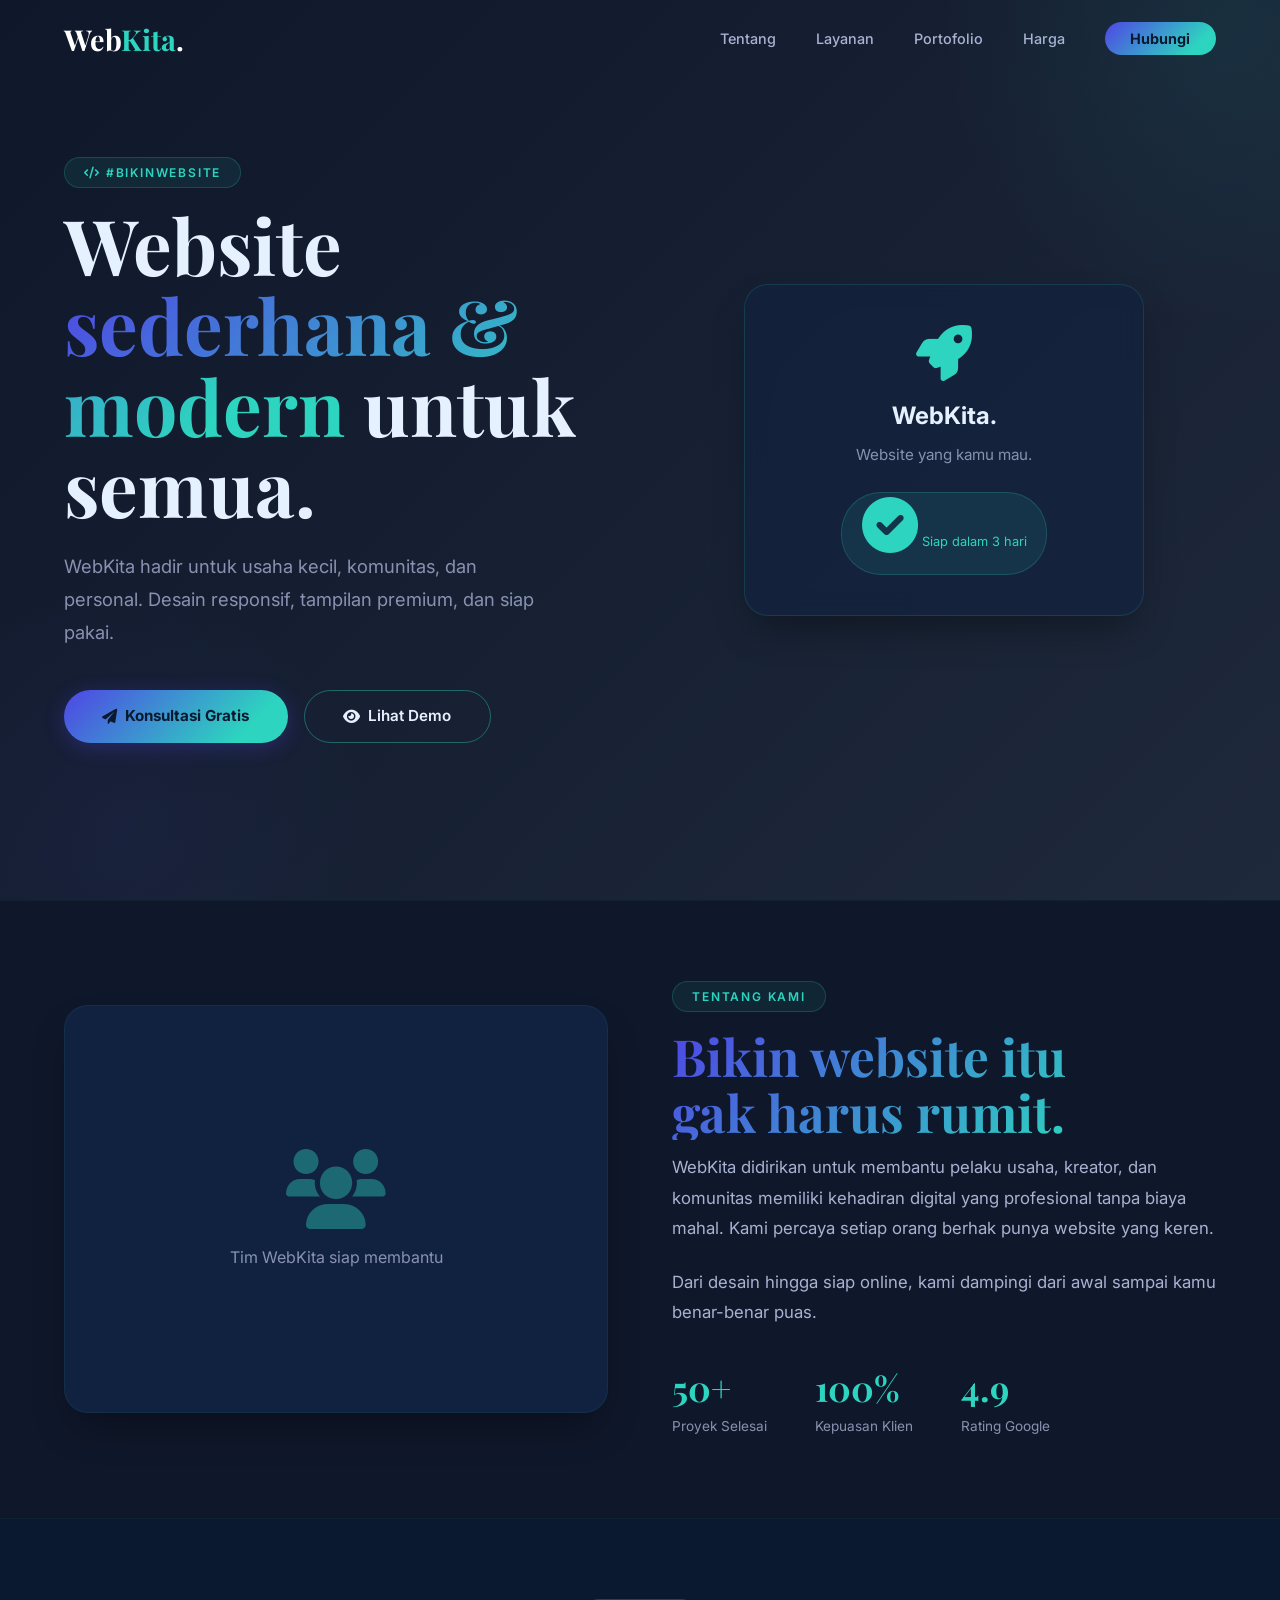
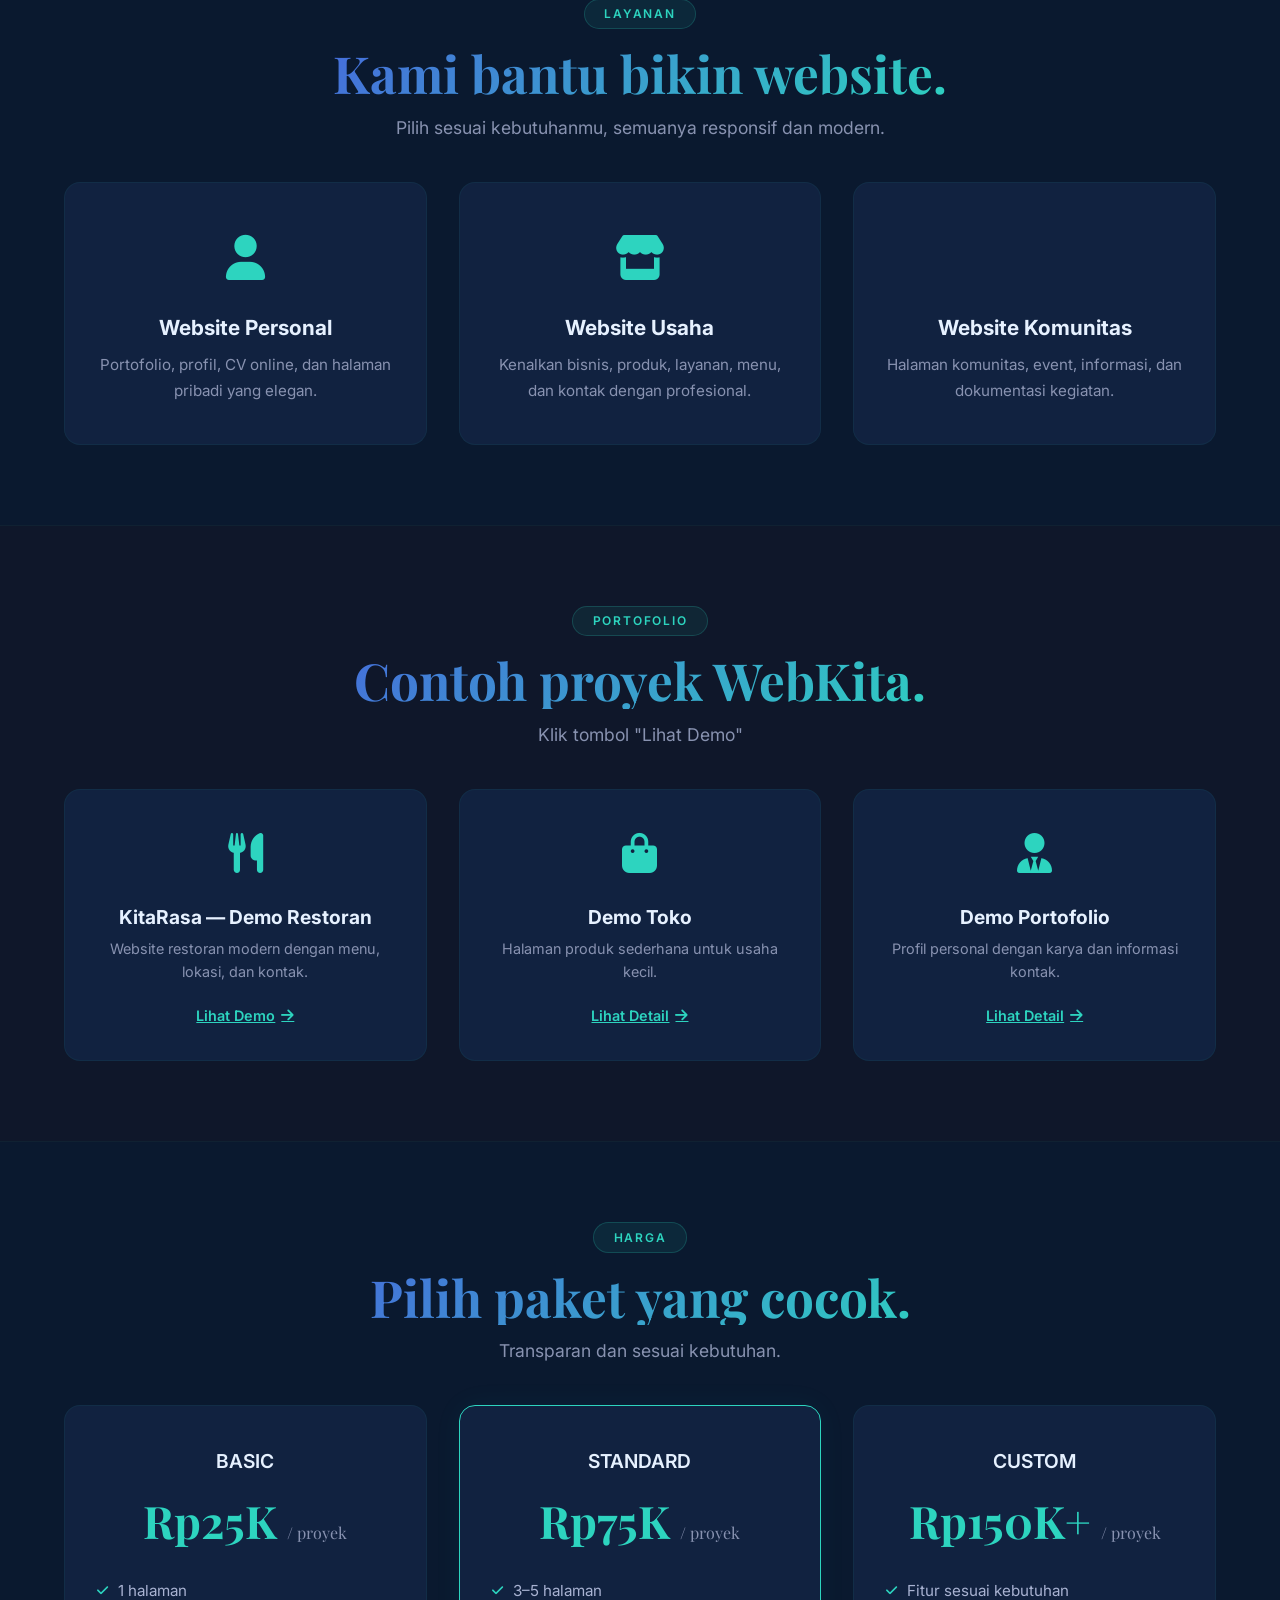
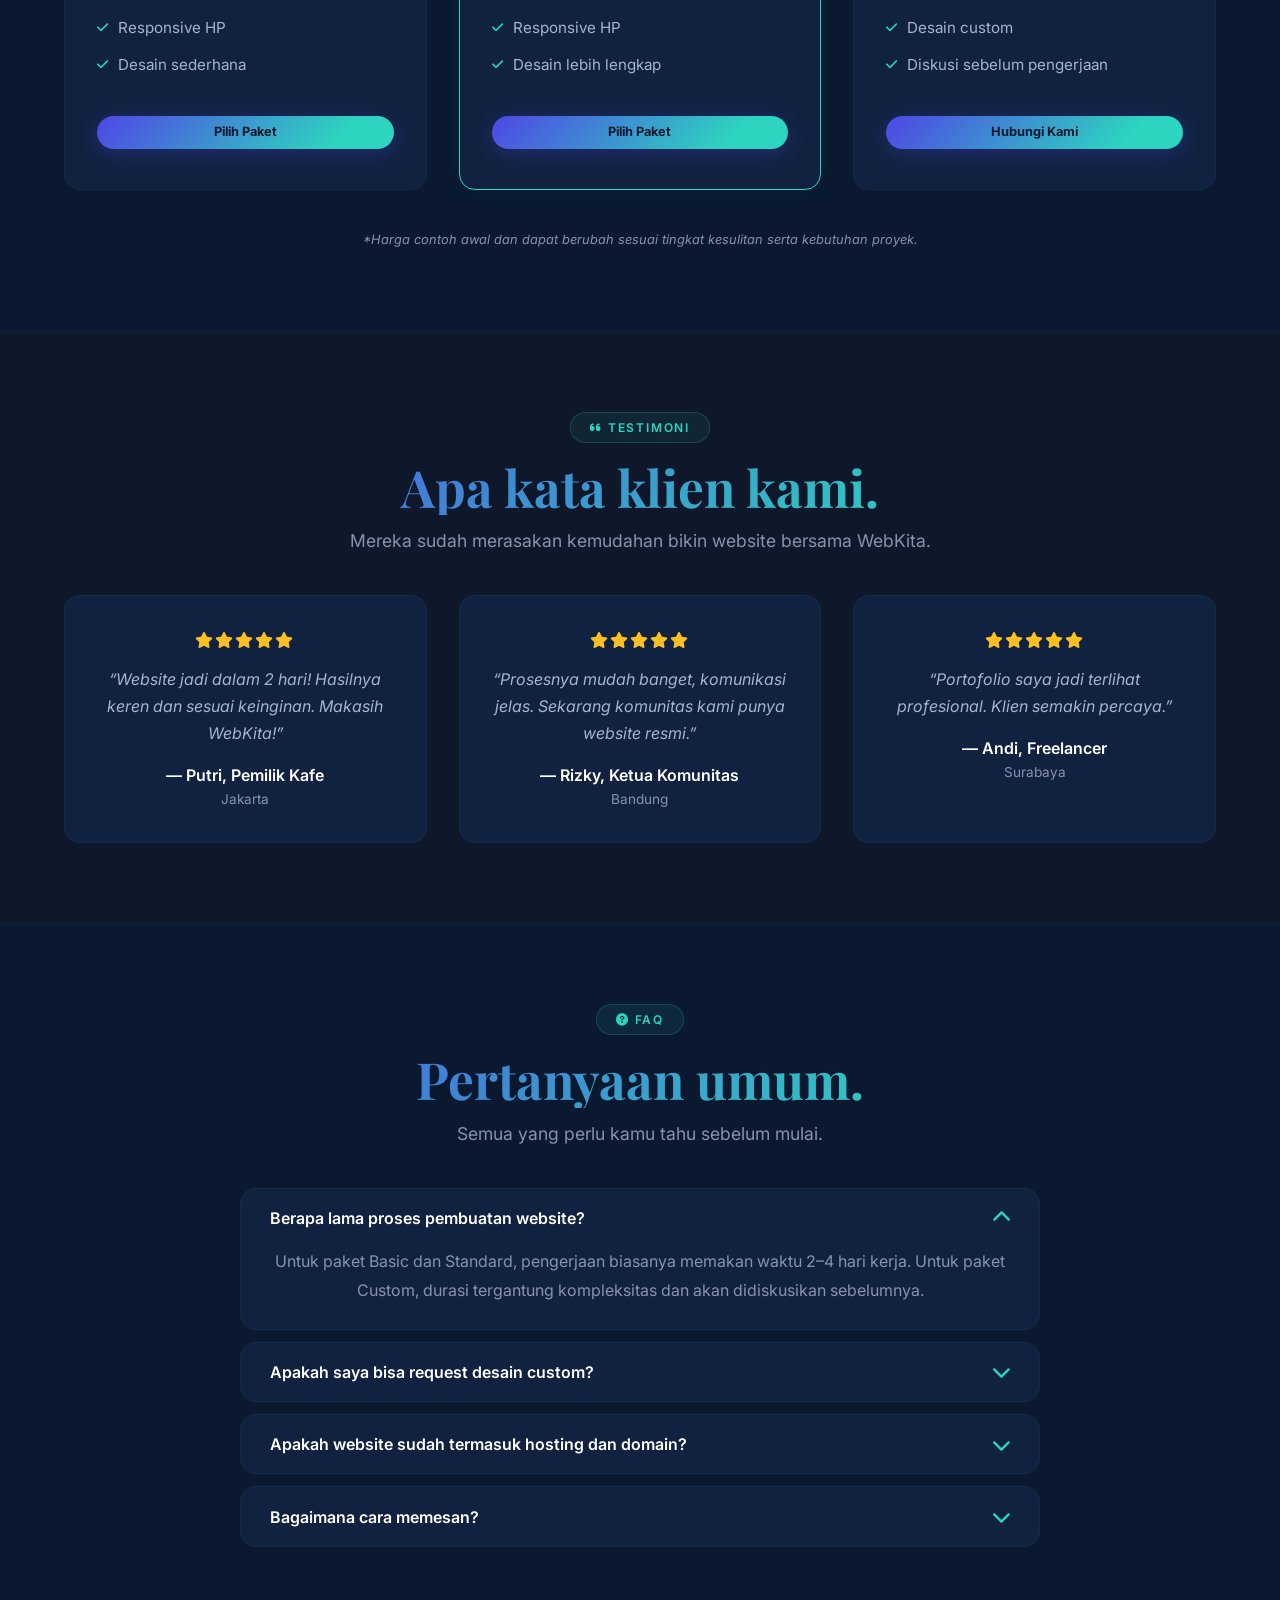
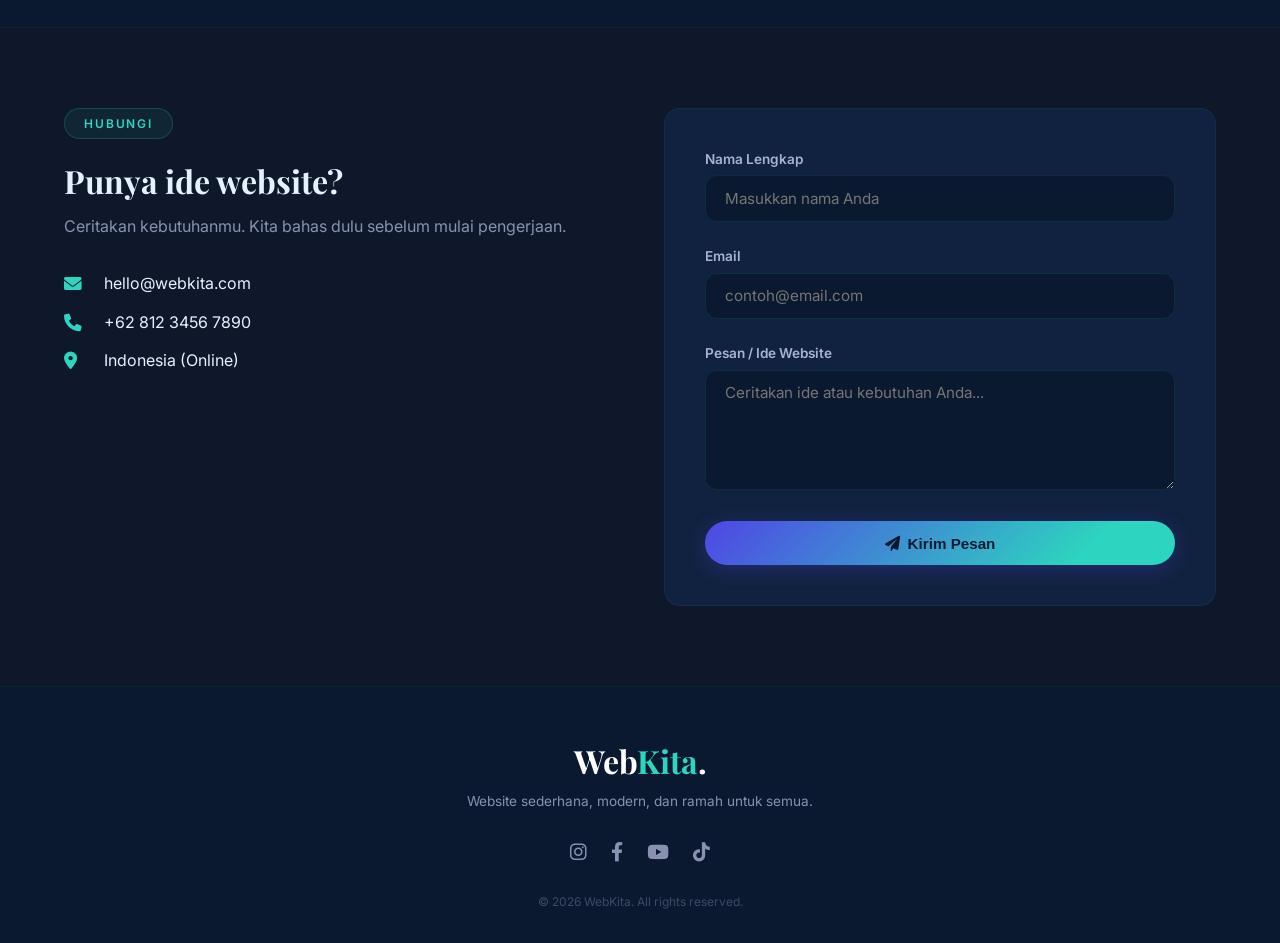
==== index.html @ 79bcf694 "Fix link target for demo restaurant button" ====
<!DOCTYPE html>
<html lang="id">
<head>
    <meta charset="UTF-8" />
    <meta name="viewport" content="width=device-width, initial-scale=1.0" />
    <title>WebKita · Website Untuk Semua</title>

    <!-- Google Fonts (Inter & Playfair untuk sentuhan elegan) -->
    <link rel="preconnect" href="https://fonts.googleapis.com" />
    <link rel="preconnect" href="https://fonts.gstatic.com" crossorigin />
    <link href="https://fonts.googleapis.com/css2?family=Inter:opsz,wght@14..32,300;14..32,400;14..32,600;14..32,700;14..32,800&family=Playfair+Display:ital,wght@0,700;1,700&display=swap" rel="stylesheet" />

    <!-- Font Awesome 6 (Icons) -->
    <link rel="stylesheet" href="https://cdnjs.cloudflare.com/ajax/libs/font-awesome/6.0.0-beta3/css/all.min.css" />

    <style>
        /* ============================================
                   RESET & VARIABLES
                ============================================ */
        * {
            margin: 0;
            padding: 0;
            box-sizing: border-box;
        }

        :root {
            --navy: #0a192f;
            --dark-card: #112240;
            --slate: #8892b0;
            --light-slate: #a8b2d1;
            --white: #e6f1ff;
            --teal: #2dd4bf;
            --teal-dark: #14b8a6;
            --indigo: #4f46e5;
            --gradient-main: linear-gradient(135deg, #0f172a 0%, #1e293b 100%);
            --gradient-hero: linear-gradient(135deg, #4f46e5 0%, #2dd4bf 80%);
            --shadow-card: 0 20px 40px -12px rgba(0, 0, 0, 0.4);
            --radius-lg: 24px;
            --radius-md: 16px;
            --transition: 0.3s cubic-bezier(0.25, 0.46, 0.45, 0.94);
        }

        html {
            scroll-behavior: smooth;
        }

        body {
            font-family: 'Inter', sans-serif;
            background-color: #0a192f;
            color: var(--white);
            line-height: 1.6;
            overflow-x: hidden;
        }

        .container {
            max-width: 1200px;
            margin: 0 auto;
            padding: 0 24px;
        }

        section {
            padding: 80px 0;
        }

        /* ============================================
                   TYPOGRAPHY & UTILITIES
                ============================================ */
        .section-tag {
            display: inline-block;
            font-size: 0.75rem;
            font-weight: 600;
            letter-spacing: 0.15em;
            text-transform: uppercase;
            color: var(--teal);
            background: rgba(45, 212, 191, 0.08);
            border: 1px solid rgba(45, 212, 191, 0.2);
            padding: 0.3rem 1.2rem;
            border-radius: 40px;
            margin-bottom: 1rem;
        }

        .section-title {
            font-family: 'Playfair Display', serif;
            font-size: clamp(2rem, 4.5vw, 3.2rem);
            font-weight: 700;
            line-height: 1.1;
            margin-bottom: 0.75rem;
            background: var(--gradient-hero);
            -webkit-background-clip: text;
            -webkit-text-fill-color: transparent;
            background-clip: text;
        }

        .section-subtitle {
            font-size: 1.1rem;
            color: var(--slate);
            max-width: 600px;
            margin: 0 auto 2.5rem auto;
        }

        .text-center {
            text-align: center;
        }

        .text-gradient {
            background: var(--gradient-hero);
            -webkit-background-clip: text;
            -webkit-text-fill-color: transparent;
            background-clip: text;
        }

        /* ============================================
                   BUTTONS
                ============================================ */
        .btn-primary {
            display: inline-flex;
            align-items: center;
            gap: 8px;
            background: var(--gradient-hero);
            color: #0a192f;
            font-weight: 700;
            font-size: 0.95rem;
            padding: 0.85rem 2.4rem;
            border-radius: 60px;
            border: none;
            cursor: pointer;
            transition: var(--transition);
            box-shadow: 0 4px 20px rgba(79, 70, 229, 0.3);
            text-decoration: none;
        }

        .btn-primary:hover {
            transform: translateY(-3px);
            box-shadow: 0 8px 32px rgba(45, 212, 191, 0.4);
        }

        .btn-outline {
            display: inline-flex;
            align-items: center;
            gap: 8px;
            background: transparent;
            color: var(--white);
            font-weight: 600;
            font-size: 0.95rem;
            padding: 0.85rem 2.4rem;
            border-radius: 60px;
            border: 1.5px solid rgba(45, 212, 191, 0.4);
            cursor: pointer;
            transition: var(--transition);
            text-decoration: none;
        }

        .btn-outline:hover {
            background: rgba(45, 212, 191, 0.1);
            border-color: var(--teal);
            transform: translateY(-3px);
        }

        .btn-small {
            padding: 0.4rem 1.2rem;
            font-size: 0.8rem;
            border-radius: 40px;
        }

        /* ============================================
                   NAVBAR
                ============================================ */
        .navbar {
            position: fixed;
            top: 0;
            left: 0;
            right: 0;
            z-index: 999;
            padding: 1rem 0;
            transition: var(--transition);
            background: transparent;
        }

        .navbar.scrolled {
            background: rgba(10, 25, 47, 0.85);
            backdrop-filter: blur(16px) saturate(180%);
            border-bottom: 1px solid rgba(45, 212, 191, 0.1);
            box-shadow: 0 4px 30px rgba(0, 0, 0, 0.3);
        }

        .navbar .container {
            display: flex;
            align-items: center;
            justify-content: space-between;
        }

        .nav-logo {
            font-family: 'Playfair Display', serif;
            font-size: 1.8rem;
            font-weight: 700;
            color: white;
            text-decoration: none;
        }

        .nav-logo span {
            color: var(--teal);
        }

        .nav-links {
            display: flex;
            align-items: center;
            gap: 2.5rem;
            list-style: none;
        }

        .nav-links a {
            color: var(--light-slate);
            text-decoration: none;
            font-size: 0.9rem;
            font-weight: 500;
            transition: var(--transition);
            position: relative;
        }

        .nav-links a::after {
            content: '';
            position: absolute;
            bottom: -4px;
            left: 0;
            width: 0;
            height: 2px;
            background: var(--teal);
            transition: var(--transition);
        }

        .nav-links a:hover {
            color: white;
        }

        .nav-links a:hover::after {
            width: 100%;
        }

        .nav-links .btn-nav {
            background: var(--gradient-hero);
            color: #0a192f;
            padding: 0.5rem 1.6rem;
            border-radius: 40px;
            font-weight: 700;
        }

        .nav-links .btn-nav::after {
            display: none;
        }

        .nav-links .btn-nav:hover {
            transform: scale(1.05);
            color: #0a192f;
        }

        /* Hamburger */
        .nav-toggle {
            display: none;
            flex-direction: column;
            gap: 6px;
            background: transparent;
            border: none;
            cursor: pointer;
            padding: 4px;
        }

        .nav-toggle span {
            display: block;
            width: 28px;
            height: 2.5px;
            background: white;
            border-radius: 4px;
            transition: var(--transition);
        }

        .nav-toggle.active span:nth-child(1) {
            transform: rotate(45deg) translate(6px, 6px);
        }
        .nav-toggle.active span:nth-child(2) {
            opacity: 0;
        }
        .nav-toggle.active span:nth-child(3) {
            transform: rotate(-45deg) translate(6px, -6px);
        }

        /* ============================================
                   HERO
                ============================================ */
        .hero {
            min-height: 100vh;
            display: flex;
            align-items: center;
            background: var(--gradient-main);
            position: relative;
            overflow: hidden;
            padding-top: 80px;
        }

        .hero::before {
            content: '';
            position: absolute;
            top: -30%;
            right: -20%;
            width: 600px;
            height: 600px;
            background: radial-gradient(circle, rgba(45, 212, 191, 0.08) 0%, transparent 70%);
            border-radius: 50%;
            pointer-events: none;
        }

        .hero::after {
            content: '';
            position: absolute;
            bottom: -20%;
            left: -10%;
            width: 500px;
            height: 500px;
            background: radial-gradient(circle, rgba(79, 70, 229, 0.06) 0%, transparent 70%);
            border-radius: 50%;
            pointer-events: none;
        }

        .hero-grid {
            display: grid;
            grid-template-columns: 1fr 1fr;
            gap: 4rem;
            align-items: center;
            position: relative;
            z-index: 2;
        }

        .hero-content h1 {
            font-family: 'Playfair Display', serif;
            font-size: clamp(2.8rem, 7vw, 4.8rem);
            font-weight: 700;
            line-height: 1.05;
            margin-bottom: 1.5rem;
        }

        .hero-content h1 .highlight {
            background: var(--gradient-hero);
            -webkit-background-clip: text;
            -webkit-text-fill-color: transparent;
            background-clip: text;
        }

        .hero-content p {
            font-size: 1.15rem;
            color: var(--slate);
            max-width: 480px;
            margin-bottom: 2.5rem;
            line-height: 1.8;
        }

        .hero-buttons {
            display: flex;
            flex-wrap: wrap;
            gap: 1rem;
        }

        .hero-visual {
            display: flex;
            justify-content: center;
            align-items: center;
        }

        .hero-card-float {
            background: rgba(17, 34, 64, 0.6);
            backdrop-filter: blur(12px);
            border: 1px solid rgba(45, 212, 191, 0.15);
            border-radius: var(--radius-lg);
            padding: 2.5rem 2rem;
            text-align: center;
            width: 100%;
            max-width: 400px;
            box-shadow: var(--shadow-card);
            animation: float 6s ease-in-out infinite;
        }

        @keyframes float {
            0%,
            100% {
                transform: translateY(0px);
            }
            50% {
                transform: translateY(-16px);
            }
        }

        .hero-card-float i {
            font-size: 3.5rem;
            color: var(--teal);
            margin-bottom: 1rem;
        }
        .hero-card-float h3 {
            font-size: 1.5rem;
            margin-bottom: 0.5rem;
        }
        .hero-card-float p {
            color: var(--slate);
            font-size: 0.95rem;
        }
        .hero-card-float .badge {
            display: inline-block;
            margin-top: 1.5rem;
            background: rgba(45, 212, 191, 0.1);
            padding: 0.3rem 1.2rem;
            border-radius: 40px;
            font-size: 0.8rem;
            color: var(--teal);
            border: 1px solid rgba(45, 212, 191, 0.2);
        }

        /* ============================================
                   TENTANG KAMI (NEW - C)
                ============================================ */
        .section-about {
            background: #0f172a;
            border-top: 1px solid rgba(45, 212, 191, 0.05);
            border-bottom: 1px solid rgba(45, 212, 191, 0.05);
        }

        .about-grid {
            display: grid;
            grid-template-columns: 1fr 1fr;
            gap: 4rem;
            align-items: center;
        }

        .about-image {
            background: var(--dark-card);
            border-radius: var(--radius-lg);
            aspect-ratio: 4/3;
            display: flex;
            flex-direction: column;
            align-items: center;
            justify-content: center;
            border: 1px solid rgba(45, 212, 191, 0.08);
            box-shadow: var(--shadow-card);
        }

        .about-image i {
            font-size: 5rem;
            color: var(--teal);
            opacity: 0.4;
            margin-bottom: 1rem;
        }
        .about-image p {
            color: var(--slate);
        }

        .about-text p {
            color: var(--light-slate);
            font-size: 1.05rem;
            line-height: 1.8;
            margin-bottom: 1.5rem;
        }

        .about-text .stats-mini {
            display: flex;
            gap: 3rem;
            margin-top: 2rem;
        }

        .about-text .stats-mini .stat-item {
            display: flex;
            flex-direction: column;
        }

        .about-text .stats-mini .stat-number {
            font-family: 'Playfair Display', serif;
            font-size: 2.2rem;
            font-weight: 700;
            color: var(--teal);
        }

        .about-text .stats-mini .stat-label {
            font-size: 0.85rem;
            color: var(--slate);
        }

        /* ============================================
                   LAYANAN (Services)
                ============================================ */
        .section-services {
            background: #0a192f;
        }

        .service-grid {
            display: grid;
            grid-template-columns: repeat(auto-fit, minmax(250px, 1fr));
            gap: 2rem;
            margin-top: 1rem;
        }

        .service-card {
            background: var(--dark-card);
            padding: 2.5rem 2rem;
            border-radius: var(--radius-md);
            border: 1px solid rgba(45, 212, 191, 0.06);
            transition: var(--transition);
            text-align: center;
        }

        .service-card:hover {
            transform: translateY(-8px);
            border-color: rgba(45, 212, 191, 0.3);
            box-shadow: 0 20px 40px -12px rgba(0, 0, 0, 0.5);
        }

        .service-card .icon {
            font-size: 2.8rem;
            color: var(--teal);
            margin-bottom: 1rem;
            display: block;
        }

        .service-card h3 {
            font-size: 1.3rem;
            margin-bottom: 0.5rem;
        }

        .service-card p {
            color: var(--slate);
            font-size: 0.95rem;
            line-height: 1.7;
        }

        /* ============================================
                   PORTOFOLIO + MODAL (B & C)
                ============================================ */
        .section-portfolio {
            background: #0f172a;
            border-top: 1px solid rgba(45, 212, 191, 0.05);
            border-bottom: 1px solid rgba(45, 212, 191, 0.05);
        }

        .portfolio-grid {
            display: grid;
            grid-template-columns: repeat(auto-fit, minmax(280px, 1fr));
            gap: 2rem;
        }

        .portfolio-card {
            background: var(--dark-card);
            border-radius: var(--radius-md);
            padding: 2rem;
            border: 1px solid rgba(45, 212, 191, 0.06);
            transition: var(--transition);
            cursor: pointer;
        }

        .portfolio-card:hover {
            transform: translateY(-6px);
            border-color: var(--teal);
            box-shadow: var(--shadow-card);
        }

        .portfolio-card .card-icon {
            font-size: 2.5rem;
            color: var(--teal);
            margin-bottom: 1rem;
            display: block;
        }

        .portfolio-card h4 {
            font-size: 1.2rem;
            margin-bottom: 0.3rem;
        }

        .portfolio-card p {
            color: var(--slate);
            font-size: 0.9rem;
            margin-bottom: 1.2rem;
        }

        .portfolio-card .btn-trigger {
            color: var(--teal);
            font-weight: 600;
            font-size: 0.9rem;
            display: inline-flex;
            align-items: center;
            gap: 6px;
            transition: var(--transition);
        }

        .portfolio-card .btn-trigger i {
            transition: var(--transition);
        }

        .portfolio-card:hover .btn-trigger i {
            transform: translateX(4px);
        }

        /* Modal */
        .modal-overlay {
            position: fixed;
            top: 0;
            left: 0;
            width: 100%;
            height: 100%;
            background: rgba(10, 25, 47, 0.85);
            backdrop-filter: blur(8px);
            z-index: 1000;
            display: none;
            justify-content: center;
            align-items: center;
            padding: 1.5rem;
        }

        .modal-overlay.active {
            display: flex;
        }

        .modal-box {
            background: var(--dark-card);
            max-width: 600px;
            width: 100%;
            padding: 2.5rem;
            border-radius: var(--radius-lg);
            border: 1px solid rgba(45, 212, 191, 0.15);
            box-shadow: 0 30px 60px -20px rgba(0, 0, 0, 0.8);
            position: relative;
            animation: modalFade 0.3s ease;
        }

        @keyframes modalFade {
            from {
                opacity: 0;
                transform: scale(0.9) translateY(20px);
            }
            to {
                opacity: 1;
                transform: scale(1) translateY(0);
            }
        }

        .modal-box .close-modal {
            position: absolute;
            top: 1rem;
            right: 1.5rem;
            font-size: 1.8rem;
            color: var(--slate);
            cursor: pointer;
            transition: var(--transition);
            background: none;
            border: none;
        }

        .modal-box .close-modal:hover {
            color: white;
            transform: rotate(90deg);
        }

        .modal-box .modal-icon {
            font-size: 3rem;
            color: var(--teal);
            margin-bottom: 0.5rem;
        }

        .modal-box h3 {
            font-size: 1.8rem;
            margin-bottom: 0.5rem;
        }

        .modal-box .modal-meta {
            color: var(--teal);
            font-size: 0.85rem;
            font-weight: 600;
            margin-bottom: 1rem;
            display: block;
        }

        .modal-box p {
            color: var(--light-slate);
            line-height: 1.8;
        }

        /* ============================================
                   HARGA (Pricing)
                ============================================ */
        .section-pricing {
            background: #0a192f;
        }

        .pricing-grid {
            display: grid;
            grid-template-columns: repeat(auto-fit, minmax(260px, 1fr));
            gap: 2rem;
            align-items: stretch;
        }

        .pricing-card {
            background: var(--dark-card);
            border-radius: var(--radius-md);
            padding: 2.5rem 2rem;
            border: 1px solid rgba(45, 212, 191, 0.06);
            transition: var(--transition);
            display: flex;
            flex-direction: column;
        }

        .pricing-card:hover {
            transform: translateY(-6px);
            border-color: rgba(45, 212, 191, 0.3);
            box-shadow: var(--shadow-card);
        }

        .pricing-card.popular {
            border-color: var(--teal);
            box-shadow: 0 0 30px rgba(45, 212, 191, 0.05);
        }

        .pricing-card .plan-name {
            font-size: 1.2rem;
            font-weight: 600;
            color: var(--white);
        }

        .pricing-card .price {
            font-family: 'Playfair Display', serif;
            font-size: 2.8rem;
            font-weight: 700;
            color: var(--teal);
            margin: 0.5rem 0 1rem;
        }

        .pricing-card .price small {
            font-size: 1rem;
            font-weight: 400;
            color: var(--slate);
        }

        .pricing-card ul {
            list-style: none;
            margin-bottom: 2rem;
            flex-grow: 1;
        }

        .pricing-card ul li {
            padding: 0.4rem 0;
            color: var(--light-slate);
            font-size: 0.95rem;
            display: flex;
            align-items: center;
            gap: 10px;
        }

        .pricing-card ul li i {
            color: var(--teal);
            font-size: 0.8rem;
        }

        .pricing-card .btn-primary {
            width: 100%;
            justify-content: center;
        }

        .pricing-note {
            font-size: 0.8rem;
            color: var(--slate);
            margin-top: 2.5rem;
            font-style: italic;
        }

        /* ============================================
                   TESTIMONIALS (NEW - C)
                ============================================ */
        .section-testimonials {
            background: #0f172a;
            border-top: 1px solid rgba(45, 212, 191, 0.05);
            border-bottom: 1px solid rgba(45, 212, 191, 0.05);
        }

        .testimonial-grid {
            display: grid;
            grid-template-columns: repeat(auto-fit, minmax(280px, 1fr));
            gap: 2rem;
        }

        .testimonial-card {
            background: var(--dark-card);
            padding: 2rem;
            border-radius: var(--radius-md);
            border: 1px solid rgba(45, 212, 191, 0.06);
            transition: var(--transition);
        }

        .testimonial-card:hover {
            border-color: rgba(45, 212, 191, 0.2);
        }

        .testimonial-card .stars {
            color: #fbbf24;
            margin-bottom: 0.75rem;
            letter-spacing: 2px;
        }

        .testimonial-card blockquote {
            color: var(--light-slate);
            font-style: italic;
            line-height: 1.7;
            margin-bottom: 1rem;
        }

        .testimonial-card .author {
            display: flex;
            flex-direction: column;
        }

        .testimonial-card .author .name {
            font-weight: 600;
            color: white;
        }

        .testimonial-card .author .role {
            font-size: 0.85rem;
            color: var(--slate);
        }

        /* ============================================
                   FAQ (NEW - C) (Accordion)
                ============================================ */
        .section-faq {
            background: #0a192f;
        }

        .faq-list {
            max-width: 800px;
            margin: 1rem auto 0;
            display: flex;
            flex-direction: column;
            gap: 0.75rem;
        }

        .faq-item {
            background: var(--dark-card);
            border-radius: var(--radius-md);
            border: 1px solid rgba(45, 212, 191, 0.06);
            overflow: hidden;
            transition: var(--transition);
        }

        .faq-item:hover {
            border-color: rgba(45, 212, 191, 0.15);
        }

        .faq-question {
            display: flex;
            justify-content: space-between;
            align-items: center;
            padding: 1.2rem 1.8rem;
            cursor: pointer;
            background: transparent;
            border: none;
            color: white;
            font-size: 1rem;
            font-weight: 600;
            width: 100%;
            text-align: left;
            font-family: 'Inter', sans-serif;
            transition: var(--transition);
        }

        .faq-question:hover {
            background: rgba(45, 212, 191, 0.03);
        }

        .faq-question i {
            color: var(--teal);
            transition: var(--transition);
            font-size: 1.2rem;
        }

        .faq-item.active .faq-question i {
            transform: rotate(180deg);
        }

        .faq-answer {
            max-height: 0;
            overflow: hidden;
            transition: max-height 0.4s ease, padding 0.3s ease;
            padding: 0 1.8rem;
            color: var(--slate);
            line-height: 1.8;
        }

        .faq-item.active .faq-answer {
            max-height: 300px;
            padding: 0 1.8rem 1.5rem 1.8rem;
        }

        /* ============================================
                   KONTAK (Form with validation - B)
                ============================================ */
        .section-contact {
            background: #0f172a;
            border-top: 1px solid rgba(45, 212, 191, 0.05);
        }

        .contact-wrap {
            display: grid;
            grid-template-columns: 1fr 1fr;
            gap: 3rem;
            align-items: start;
        }

        .contact-info h3 {
            font-family: 'Playfair Display', serif;
            font-size: 2rem;
            margin-bottom: 0.5rem;
        }

        .contact-info p {
            color: var(--slate);
            margin-bottom: 2rem;
        }

        .contact-info .detail {
            display: flex;
            align-items: center;
            gap: 1rem;
            margin-bottom: 0.8rem;
        }

        .contact-info .detail i {
            width: 24px;
            color: var(--teal);
            font-size: 1.1rem;
        }

        .contact-form {
            background: var(--dark-card);
            padding: 2.5rem;
            border-radius: var(--radius-md);
            border: 1px solid rgba(45, 212, 191, 0.06);
        }

        .contact-form .form-group {
            margin-bottom: 1.5rem;
        }

        .contact-form label {
            display: block;
            font-size: 0.85rem;
            font-weight: 600;
            color: var(--light-slate);
            margin-bottom: 0.3rem;
        }

        .contact-form input,
        .contact-form textarea {
            width: 100%;
            padding: 0.8rem 1.2rem;
            background: #0a192f;
            border: 1px solid rgba(45, 212, 191, 0.1);
            border-radius: 12px;
            color: white;
            font-family: 'Inter', sans-serif;
            transition: var(--transition);
            font-size: 0.95rem;
        }

        .contact-form input:focus,
        .contact-form textarea:focus {
            outline: none;
            border-color: var(--teal);
            box-shadow: 0 0 0 3px rgba(45, 212, 191, 0.1);
        }

        .contact-form textarea {
            min-height: 120px;
            resize: vertical;
        }

        .contact-form .error-message {
            color: #f87171;
            font-size: 0.8rem;
            margin-top: 0.2rem;
            display: none;
        }

        .contact-form .error-message.show {
            display: block;
        }

        .contact-form input.error,
        .contact-form textarea.error {
            border-color: #f87171;
        }

        .form-success {
            display: none;
            background: rgba(45, 212, 191, 0.08);
            border: 1px solid var(--teal);
            padding: 1rem;
            border-radius: 12px;
            color: var(--teal);
            text-align: center;
            margin-top: 1rem;
        }

        .form-success.show {
            display: block;
        }

        /* ============================================
                   FOOTER
                ============================================ */
        .footer {
            padding: 3rem 0 2rem;
            background: #0a192f;
            border-top: 1px solid rgba(45, 212, 191, 0.05);
            text-align: center;
        }

        .footer .footer-logo {
            font-family: 'Playfair Display', serif;
            font-size: 2rem;
            font-weight: 700;
            color: white;
        }

        .footer .footer-logo span {
            color: var(--teal);
        }

        .footer p {
            color: var(--slate);
            font-size: 0.85rem;
            margin-top: 0.3rem;
        }

        .footer .socials {
            display: flex;
            justify-content: center;
            gap: 1.5rem;
            margin: 1.5rem 0;
        }

        .footer .socials a {
            color: var(--slate);
            font-size: 1.2rem;
            transition: var(--transition);
        }

        .footer .socials a:hover {
            color: var(--teal);
            transform: translateY(-3px);
        }

        /* ============================================
                   SCROLL ANIMATIONS (B)
                ============================================ */
        .fade-up {
            opacity: 0;
            transform: translateY(40px);
            transition: opacity 0.8s ease, transform 0.8s ease;
        }

        .fade-up.visible {
            opacity: 1;
            transform: translateY(0);
        }

        /* ============================================
                   RESPONSIVE
                ============================================ */
        @media (max-width: 992px) {
            .hero-grid {
                grid-template-columns: 1fr;
                text-align: center;
                gap: 2rem;
            }

            .hero-content p {
                margin-left: auto;
                margin-right: auto;
            }

            .hero-buttons {
                justify-content: center;
            }

            .hero-visual {
                order: -1;
            }

            .about-grid {
                grid-template-columns: 1fr;
                text-align: center;
            }

            .about-text .stats-mini {
                justify-content: center;
            }

            .contact-wrap {
                grid-template-columns: 1fr;
            }

            .contact-info {
                text-align: center;
            }
            .contact-info .detail {
                justify-content: center;
            }
        }

        @media (max-width: 768px) {
            .nav-links {
                display: none;
                flex-direction: column;
                position: absolute;
                top: 100%;
                left: 0;
                right: 0;
                background: rgba(10, 25, 47, 0.98);
                backdrop-filter: blur(16px);
                padding: 2rem 1.5rem;
                border-radius: 0 0 var(--radius-md) var(--radius-md);
                border: 1px solid rgba(45, 212, 191, 0.05);
                gap: 1.5rem;
            }

            .nav-links.open {
                display: flex;
            }

            .nav-toggle {
                display: flex;
            }

            .hero-card-float {
                max-width: 100%;
            }

            .pricing-grid {
                grid-template-columns: 1fr;
                max-width: 400px;
                margin: 0 auto;
            }

            .portfolio-grid {
                grid-template-columns: 1fr;
            }

            .service-grid {
                grid-template-columns: 1fr 1fr;
            }
        }

        @media (max-width: 480px) {
            .service-grid {
                grid-template-columns: 1fr;
            }

            .hero-content h1 {
                font-size: 2.2rem;
            }

            .modal-box {
                padding: 1.8rem;
            }
        }
    </style>
</head>

<body>

    <!-- ============================================
    NAVBAR
    ============================================ -->
    <nav class="navbar" id="navbar">
        <div class="container">
            <a href="#" class="nav-logo">Web<span>Kita</span>.</a>

            <ul class="nav-links" id="navLinks">
                <li><a href="#about">Tentang</a></li>
                <li><a href="#services">Layanan</a></li>
                <li><a href="#portfolio">Portofolio</a></li>
                <li><a href="#pricing">Harga</a></li>
                <li><a href="#contact" class="btn-nav">Hubungi</a></li>
            </ul>

            <button class="nav-toggle" id="navToggle" aria-label="Toggle navigation">
                <span></span>
                <span></span>
                <span></span>
            </button>
        </div>
    </nav>

    <!-- ============================================
    HERO
    ============================================ -->
    <section class="hero" id="home">
        <div class="container">
            <div class="hero-grid">
                <div class="hero-content">
                    <span class="section-tag"><i class="fas fa-code"></i> #BikinWebsite</span>
                    <h1>
                        Website <br /><span class="highlight">sederhana & modern</span>
                        untuk semua.
                    </h1>
                    <p>
                        WebKita hadir untuk usaha kecil, komunitas, dan personal.
                        Desain responsif, tampilan premium, dan siap pakai.
                    </p>
                    <div class="hero-buttons">
                        <a href="#contact" class="btn-primary"><i class="fas fa-paper-plane"></i> Konsultasi Gratis</a>
                        <a href="#portfolio" class="btn-outline"><i class="fas fa-eye"></i> Lihat Demo</a>
                    </div>
                </div>
                <div class="hero-visual">
                    <div class="hero-card-float">
                        <i class="fas fa-rocket"></i>
                        <h3>WebKita.</h3>
                        <p>Website yang kamu mau.</p>
                        <span class="badge"><i class="fas fa-check-circle"></i> Siap dalam 3 hari</span>
                    </div>
                </div>
            </div>
        </div>
    </section>

    <!-- ============================================
    TENTANG KAMI (NEW - C)
    ============================================ -->
    <section class="section-about" id="about">
        <div class="container">
            <div class="about-grid fade-up">
                <div class="about-image">
                    <i class="fas fa-users"></i>
                    <p>Tim WebKita siap membantu</p>
                </div>
                <div class="about-text">
                    <span class="section-tag">Tentang Kami</span>
                    <h2 class="section-title">Bikin website itu <br />gak harus rumit.</h2>
                    <p>
                        WebKita didirikan untuk membantu pelaku usaha, kreator, dan komunitas
                        memiliki kehadiran digital yang profesional tanpa biaya mahal.
                        Kami percaya setiap orang berhak punya website yang keren.
                    </p>
                    <p>
                        Dari desain hingga siap online, kami dampingi dari awal sampai
                        kamu benar-benar puas.
                    </p>
                    <div class="stats-mini">
                        <div class="stat-item">
                            <span class="stat-number">50+</span>
                            <span class="stat-label">Proyek Selesai</span>
                        </div>
                        <div class="stat-item">
                            <span class="stat-number">100%</span>
                            <span class="stat-label">Kepuasan Klien</span>
                        </div>
                        <div class="stat-item">
                            <span class="stat-number">4.9</span>
                            <span class="stat-label">Rating Google</span>
                        </div>
                    </div>
                </div>
            </div>
        </div>
    </section>

    <!-- ============================================
    LAYANAN (Services)
    ============================================ -->
    <section class="section-services" id="services">
        <div class="container text-center">
            <span class="section-tag">Layanan</span>
            <h2 class="section-title">Kami bantu bikin website.</h2>
            <p class="section-subtitle">Pilih sesuai kebutuhanmu, semuanya responsif dan modern.</p>

            <div class="service-grid">
                <div class="service-card fade-up">
                    <span class="icon"><i class="fas fa-user"></i></span>
                    <h3>Website Personal</h3>
                    <p>Portofolio, profil, CV online, dan halaman pribadi yang elegan.</p>
                </div>
                <div class="service-card fade-up">
                    <span class="icon"><i class="fas fa-store"></i></span>
                    <h3>Website Usaha</h3>
                    <p>Kenalkan bisnis, produk, layanan, menu, dan kontak dengan profesional.</p>
                </div>
                <div class="service-card fade-up">
                    <span class="icon"><i class="fas fa-people-group"></i></span>
                    <h3>Website Komunitas</h3>
                    <p>Halaman komunitas, event, informasi, dan dokumentasi kegiatan.</p>
                </div>
            </div>
        </div>
    </section>

    <!-- ============================================
    PORTOFOLIO + MODAL (B & C)
    ============================================ -->
    <section class="section-portfolio" id="portfolio">
        <div class="container text-center">
            <span class="section-tag">Portofolio</span>
            <h2 class="section-title">Contoh proyek WebKita.</h2>
            <p class="section-subtitle">Klik tombol "Lihat Demo"</p>

            <div class="portfolio-grid">
                <!-- Item 1 -->
                <div class="portfolio-card fade-up">
                    <span class="card-icon"><i class="fas fa-utensils"></i></span>
                    <h4>KitaRasa — Demo Restoran</h4>
                    <p>Website restoran modern dengan menu, lokasi, dan kontak.</p>
                    <a href="demo-restoran.html" class="btn-trigger">
    Lihat Demo <i class="fas fa-arrow-right"></i>
</a>
                    </a>
                </div>

                <!-- Item 2 -->
                <div class="portfolio-card fade-up">
                    <span class="card-icon"><i class="fas fa-bag-shopping"></i></span>
                    <h4>Demo Toko</h4>
                    <p>Halaman produk sederhana untuk usaha kecil.</p>
                    <a href="#" class="btn-trigger" data-modal="modal2">
                        Lihat Detail <i class="fas fa-arrow-right"></i>
                    </a>
                </div>

                <!-- Item 3 -->
                <div class="portfolio-card fade-up">
                    <span class="card-icon"><i class="fas fa-user-tie"></i></span>
                    <h4>Demo Portofolio</h4>
                    <p>Profil personal dengan karya dan informasi kontak.</p>
                    <a href="#" class="btn-trigger" data-modal="modal3">
                        Lihat Detail <i class="fas fa-arrow-right"></i>
                    </a>
                </div>
            </div>
        </div>
    </section>

    <!-- ===== MODAL OVERLAY ===== -->

    <div class="modal-overlay" id="modal2">
        <div class="modal-box">
            <button class="close-modal">&times;</button>
            <div class="modal-icon"><i class="fas fa-bag-shopping"></i></div>
            <h3>Demo Toko</h3>
            <span class="modal-meta">🛠 HTML, CSS, JS</span>
            <p>
                Halaman produk sederhana untuk usaha kecil. Menampilkan daftar produk,
                harga, dan tombol beli. Cocok untuk toko fisik atau online.
                <br /><br />
                <strong>Fitur:</strong> Grid produk, keranjang simulasi, footer kontak.
            </p>
        </div>
    </div>

    <div class="modal-overlay" id="modal3">
        <div class="modal-box">
            <button class="close-modal">&times;</button>
            <div class="modal-icon"><i class="fas fa-user-tie"></i></div>
            <h3>Demo Portofolio</h3>
            <span class="modal-meta">🛠 HTML, CSS, JS</span>
            <p>
                Profil personal dengan galeri karya, testimoni klien, dan informasi
                kontak. Desain minimalis namun berkelas.
                <br /><br />
                <strong>Fitur:</strong> Hero profile, grid karya, form kontak.
            </p>
        </div>
    </div>

    <!-- ============================================
    HARGA (Pricing)
    ============================================ -->
    <section class="section-pricing" id="pricing">
        <div class="container text-center">
            <span class="section-tag">Harga</span>
            <h2 class="section-title">Pilih paket yang cocok.</h2>
            <p class="section-subtitle">Transparan dan sesuai kebutuhan.</p>

            <div class="pricing-grid">
                <!-- Basic -->
                <div class="pricing-card fade-up">
                    <span class="plan-name">BASIC</span>
                    <div class="price">Rp25K <small>/ proyek</small></div>
                    <ul>
                        <li><i class="fas fa-check"></i> 1 halaman</li>
                        <li><i class="fas fa-check"></i> Responsive HP</li>
                        <li><i class="fas fa-check"></i> Desain sederhana</li>
                    </ul>
                    <a href="#contact" class="btn-primary btn-small">Pilih Paket</a>
                </div>

                <!-- Standard (Popular) -->
                <div class="pricing-card popular fade-up">
                    <span class="plan-name">STANDARD</span>
                    <div class="price">Rp75K <small>/ proyek</small></div>
                    <ul>
                        <li><i class="fas fa-check"></i> 3–5 halaman</li>
                        <li><i class="fas fa-check"></i> Responsive HP</li>
                        <li><i class="fas fa-check"></i> Desain lebih lengkap</li>
                    </ul>
                    <a href="#contact" class="btn-primary btn-small">Pilih Paket</a>
                </div>

                <!-- Custom -->
                <div class="pricing-card fade-up">
                    <span class="plan-name">CUSTOM</span>
                    <div class="price">Rp150K+ <small>/ proyek</small></div>
                    <ul>
                        <li><i class="fas fa-check"></i> Fitur sesuai kebutuhan</li>
                        <li><i class="fas fa-check"></i> Desain custom</li>
                        <li><i class="fas fa-check"></i> Diskusi sebelum pengerjaan</li>
                    </ul>
                    <a href="#contact" class="btn-primary btn-small">Hubungi Kami</a>
                </div>
            </div>
            <p class="pricing-note">
                *Harga contoh awal dan dapat berubah sesuai tingkat kesulitan serta kebutuhan proyek.
            </p>
        </div>
    </section>

    <!-- ============================================
    TESTIMONIALS (NEW - C)
    ============================================ -->
    <section class="section-testimonials" id="testimonials">
        <div class="container text-center">
            <span class="section-tag"><i class="fas fa-quote-left"></i> Testimoni</span>
            <h2 class="section-title">Apa kata klien kami.</h2>
            <p class="section-subtitle">Mereka sudah merasakan kemudahan bikin website bersama WebKita.</p>

            <div class="testimonial-grid">
                <div class="testimonial-card fade-up">
                    <div class="stars"><i class="fas fa-star"></i><i class="fas fa-star"></i><i class="fas fa-star"></i><i class="fas fa-star"></i><i class="fas fa-star"></i></div>
                    <blockquote>“Website jadi dalam 2 hari! Hasilnya keren dan sesuai keinginan. Makasih WebKita!”</blockquote>
                    <div class="author">
                        <span class="name">— Putri, Pemilik Kafe</span>
                        <span class="role">Jakarta</span>
                    </div>
                </div>
                <div class="testimonial-card fade-up">
                    <div class="stars"><i class="fas fa-star"></i><i class="fas fa-star"></i><i class="fas fa-star"></i><i class="fas fa-star"></i><i class="fas fa-star"></i></div>
                    <blockquote>“Prosesnya mudah banget, komunikasi jelas. Sekarang komunitas kami punya website resmi.”</blockquote>
                    <div class="author">
                        <span class="name">— Rizky, Ketua Komunitas</span>
                        <span class="role">Bandung</span>
                    </div>
                </div>
                <div class="testimonial-card fade-up">
                    <div class="stars"><i class="fas fa-star"></i><i class="fas fa-star"></i><i class="fas fa-star"></i><i class="fas fa-star"></i><i class="fas fa-star"></i></div>
                    <blockquote>“Portofolio saya jadi terlihat profesional. Klien semakin percaya.”</blockquote>
                    <div class="author">
                        <span class="name">— Andi, Freelancer</span>
                        <span class="role">Surabaya</span>
                    </div>
                </div>
            </div>
        </div>
    </section>

    <!-- ============================================
    FAQ (NEW - C) (Accordion)
    ============================================ -->
    <section class="section-faq" id="faq">
        <div class="container text-center">
            <span class="section-tag"><i class="fas fa-circle-question"></i> FAQ</span>
            <h2 class="section-title">Pertanyaan umum.</h2>
            <p class="section-subtitle">Semua yang perlu kamu tahu sebelum mulai.</p>

            <div class="faq-list">
                <div class="faq-item active">
                    <button class="faq-question">
                        Berapa lama proses pembuatan website?
                        <i class="fas fa-chevron-down"></i>
                    </button>
                    <div class="faq-answer">
                        Untuk paket Basic dan Standard, pengerjaan biasanya memakan waktu 2–4 hari kerja. Untuk paket Custom, durasi tergantung kompleksitas dan akan didiskusikan sebelumnya.
                    </div>
                </div>
                <div class="faq-item">
                    <button class="faq-question">
                        Apakah saya bisa request desain custom?
                        <i class="fas fa-chevron-down"></i>
                    </button>
                    <div class="faq-answer">
                        Tentu! Paket Custom sepenuhnya bisa menyesuaikan desain yang Anda inginkan. Kami akan diskusi terlebih dahulu untuk memastikan hasil akhir sesuai ekspektasi.
                    </div>
                </div>
                <div class="faq-item">
                    <button class="faq-question">
                        Apakah website sudah termasuk hosting dan domain?
                        <i class="fas fa-chevron-down"></i>
                    </button>
                    <div class="faq-answer">
                        Untuk saat ini, kami fokus pada pembuatan website. Hosting dan domain bisa kami bantu rekomendasikan atau kelola dengan biaya tambahan sesuai kebutuhan.
                    </div>
                </div>
                <div class="faq-item">
                    <button class="faq-question">
                        Bagaimana cara memesan?
                        <i class="fas fa-chevron-down"></i>
                    </button>
                    <div class="faq-answer">
                        Anda bisa langsung isi form di bagian Kontak atau hubungi kami via WhatsApp. Kami akan merespon dalam 1x24 jam untuk diskusi kebutuhan Anda.
                    </div>
                </div>
            </div>
        </div>
    </section>

    <!-- ============================================
    KONTAK (Form with validation - B)
    ============================================ -->
    <section class="section-contact" id="contact">
        <div class="container">
            <div class="contact-wrap">
                <div class="contact-info fade-up">
                    <span class="section-tag">Hubungi</span>
                    <h3>Punya ide website?</h3>
                    <p>Ceritakan kebutuhanmu. Kita bahas dulu sebelum mulai pengerjaan.</p>

                    <div class="detail">
                        <i class="fas fa-envelope"></i>
                        <span>hello@webkita.com</span>
                    </div>
                    <div class="detail">
                        <i class="fas fa-phone"></i>
                        <span>+62 812 3456 7890</span>
                    </div>
                    <div class="detail">
                        <i class="fas fa-location-dot"></i>
                        <span>Indonesia (Online)</span>
                    </div>
                </div>

                <div class="contact-form fade-up">
                    <form id="contactForm" novalidate>
                        <div class="form-group">
                            <label for="name">Nama Lengkap</label>
                            <input type="text" id="name" placeholder="Masukkan nama Anda" required />
                            <div class="error-message" id="nameError">Nama harus diisi.</div>
                        </div>
                        <div class="form-group">
                            <label for="email">Email</label>
                            <input type="email" id="email" placeholder="contoh@email.com" required />
                            <div class="error-message" id="emailError">Email tidak valid.</div>
                        </div>
                        <div class="form-group">
                            <label for="message">Pesan / Ide Website</label>
                            <textarea id="message" placeholder="Ceritakan ide atau kebutuhan Anda..." required></textarea>
                            <div class="error-message" id="messageError">Pesan harus diisi.</div>
                        </div>
                        <button type="submit" class="btn-primary" style="width:100%; justify-content:center;">
                            <i class="fas fa-paper-plane"></i> Kirim Pesan
                        </button>
                        <div class="form-success" id="formSuccess">
                            <i class="fas fa-check-circle"></i> Pesan terkirim! Kami akan hubungi Anda segera.
                        </div>
                    </form>
                </div>
            </div>
        </div>
    </section>

    <!-- ============================================
    FOOTER
    ============================================ -->
    <footer class="footer">
        <div class="container">
            <div class="footer-logo">Web<span>Kita</span>.</div>
            <p>Website sederhana, modern, dan ramah untuk semua.</p>
            <div class="socials">
                <a href="#" aria-label="Instagram"><i class="fab fa-instagram"></i></a>
                <a href="#" aria-label="Facebook"><i class="fab fa-facebook-f"></i></a>
                <a href="#" aria-label="YouTube"><i class="fab fa-youtube"></i></a>
                <a href="#" aria-label="TikTok"><i class="fab fa-tiktok"></i></a>
            </div>
            <p style="font-size:0.75rem; opacity:0.4;">&copy; 2026 WebKita. All rights reserved.</p>
        </div>
    </footer>

    <!-- ============================================
    JAVASCRIPT (Semua interaktivitas - B)
    ============================================ -->
    <script>
        // ============================================
        // 1. NAVBAR: Sticky + Blur (B)
        // ============================================
        const navbar = document.getElementById('navbar');
        window.addEventListener('scroll', () => {
            if (window.scrollY > 30) {
                navbar.classList.add('scrolled');
            } else {
                navbar.classList.remove('scrolled');
            }
        });

        // ============================================
        // 2. MOBILE TOGGLE (B)
        // ============================================
        const toggle = document.getElementById('navToggle');
        const navLinks = document.getElementById('navLinks');

        toggle.addEventListener('click', () => {
            toggle.classList.toggle('active');
            navLinks.classList.toggle('open');
        });

        document.querySelectorAll('.nav-links a').forEach(link => {
            link.addEventListener('click', () => {
                toggle.classList.remove('active');
                navLinks.classList.remove('open');
            });
        });

        // ============================================
        // 3. SCROLL ANIMATION (Intersection Observer - B)
        // ============================================
        const fadeElements = document.querySelectorAll('.fade-up');

        const observer = new IntersectionObserver((entries) => {
            entries.forEach(entry => {
                if (entry.isIntersecting) {
                    entry.target.classList.add('visible');
                }
            });
        }, {
            threshold: 0.1,
            rootMargin: '0px 0px -20px 0px'
        });

        fadeElements.forEach(el => observer.observe(el));

        // ============================================
        // 4. MODAL PORTOFOLIO (B & C)
        // ============================================
        const modalTriggers = document.querySelectorAll('[data-modal]');
        const modalOverlays = document.querySelectorAll('.modal-overlay');
        const closeButtons = document.querySelectorAll('.close-modal');

        modalTriggers.forEach(trigger => {
            trigger.addEventListener('click', (e) => {
                e.preventDefault();
                const targetId = trigger.getAttribute('data-modal');
                const targetModal = document.getElementById(targetId);
                if (targetModal) {
                    targetModal.classList.add('active');
                    document.body.style.overflow = 'hidden';
                }
            });
        });

        closeButtons.forEach(btn => {
            btn.addEventListener('click', () => {
                modalOverlays.forEach(modal => modal.classList.remove('active'));
                document.body.style.overflow = '';
            });
        });

        modalOverlays.forEach(overlay => {
            overlay.addEventListener('click', (e) => {
                if (e.target === overlay) {
                    overlay.classList.remove('active');
                    document.body.style.overflow = '';
                }
            });
        });

        // ============================================
        // 5. FAQ ACCORDION (C)
        // ============================================
        const faqItems = document.querySelectorAll('.faq-item');

        faqItems.forEach(item => {
            const question = item.querySelector('.faq-question');
            question.addEventListener('click', () => {
                // Close others (optional, but good UX)
                faqItems.forEach(other => {
                    if (other !== item && other.classList.contains('active')) {
                        other.classList.remove('active');
                    }
                });
                item.classList.toggle('active');
            });
        });

        // ============================================
        // 6. FORM VALIDATION (B)
        // ============================================
        const form = document.getElementById('contactForm');
        const nameInput = document.getElementById('name');
        const emailInput = document.getElementById('email');
        const messageInput = document.getElementById('message');
        const nameError = document.getElementById('nameError');
        const emailError = document.getElementById('emailError');
        const messageError = document.getElementById('messageError');
        const successMessage = document.getElementById('formSuccess');

        function validateEmail(email) {
            return /^[^\s@]+@[^\s@]+\.[^\s@]+$/.test(email);
        }

        function showError(input, errorEl) {
            input.classList.add('error');
            errorEl.classList.add('show');
        }

        function clearError(input, errorEl) {
            input.classList.remove('error');
            errorEl.classList.remove('show');
        }

        form.addEventListener('submit', (e) => {
            e.preventDefault();

            let isValid = true;

            // Validate Name
            if (nameInput.value.trim() === '') {
                showError(nameInput, nameError);
                isValid = false;
            } else {
                clearError(nameInput, nameError);
            }

            // Validate Email
            if (!validateEmail(emailInput.value.trim())) {
                showError(emailInput, emailError);
                isValid = false;
            } else {
                clearError(emailInput, emailError);
            }

            // Validate Message
            if (messageInput.value.trim() === '') {
                showError(messageInput, messageError);
                isValid = false;
            } else {
                clearError(messageInput, messageError);
            }

            if (isValid) {
                // Simulate sending
                successMessage.classList.add('show');
                form.reset();
                setTimeout(() => {
                    successMessage.classList.remove('show');
                }, 5000);
            }
        });

        // Real-time validation clearing
        nameInput.addEventListener('input', () => {
            if (nameInput.value.trim() !== '') clearError(nameInput, nameError);
        });
        emailInput.addEventListener('input', () => {
            if (validateEmail(emailInput.value.trim())) clearError(emailInput, emailError);
        });
        messageInput.addEventListener('input', () => {
            if (messageInput.value.trim() !== '') clearError(messageInput, messageError);
        });

        console.log('🚀 WebKita siap!');
    </script>

</body>
</html>
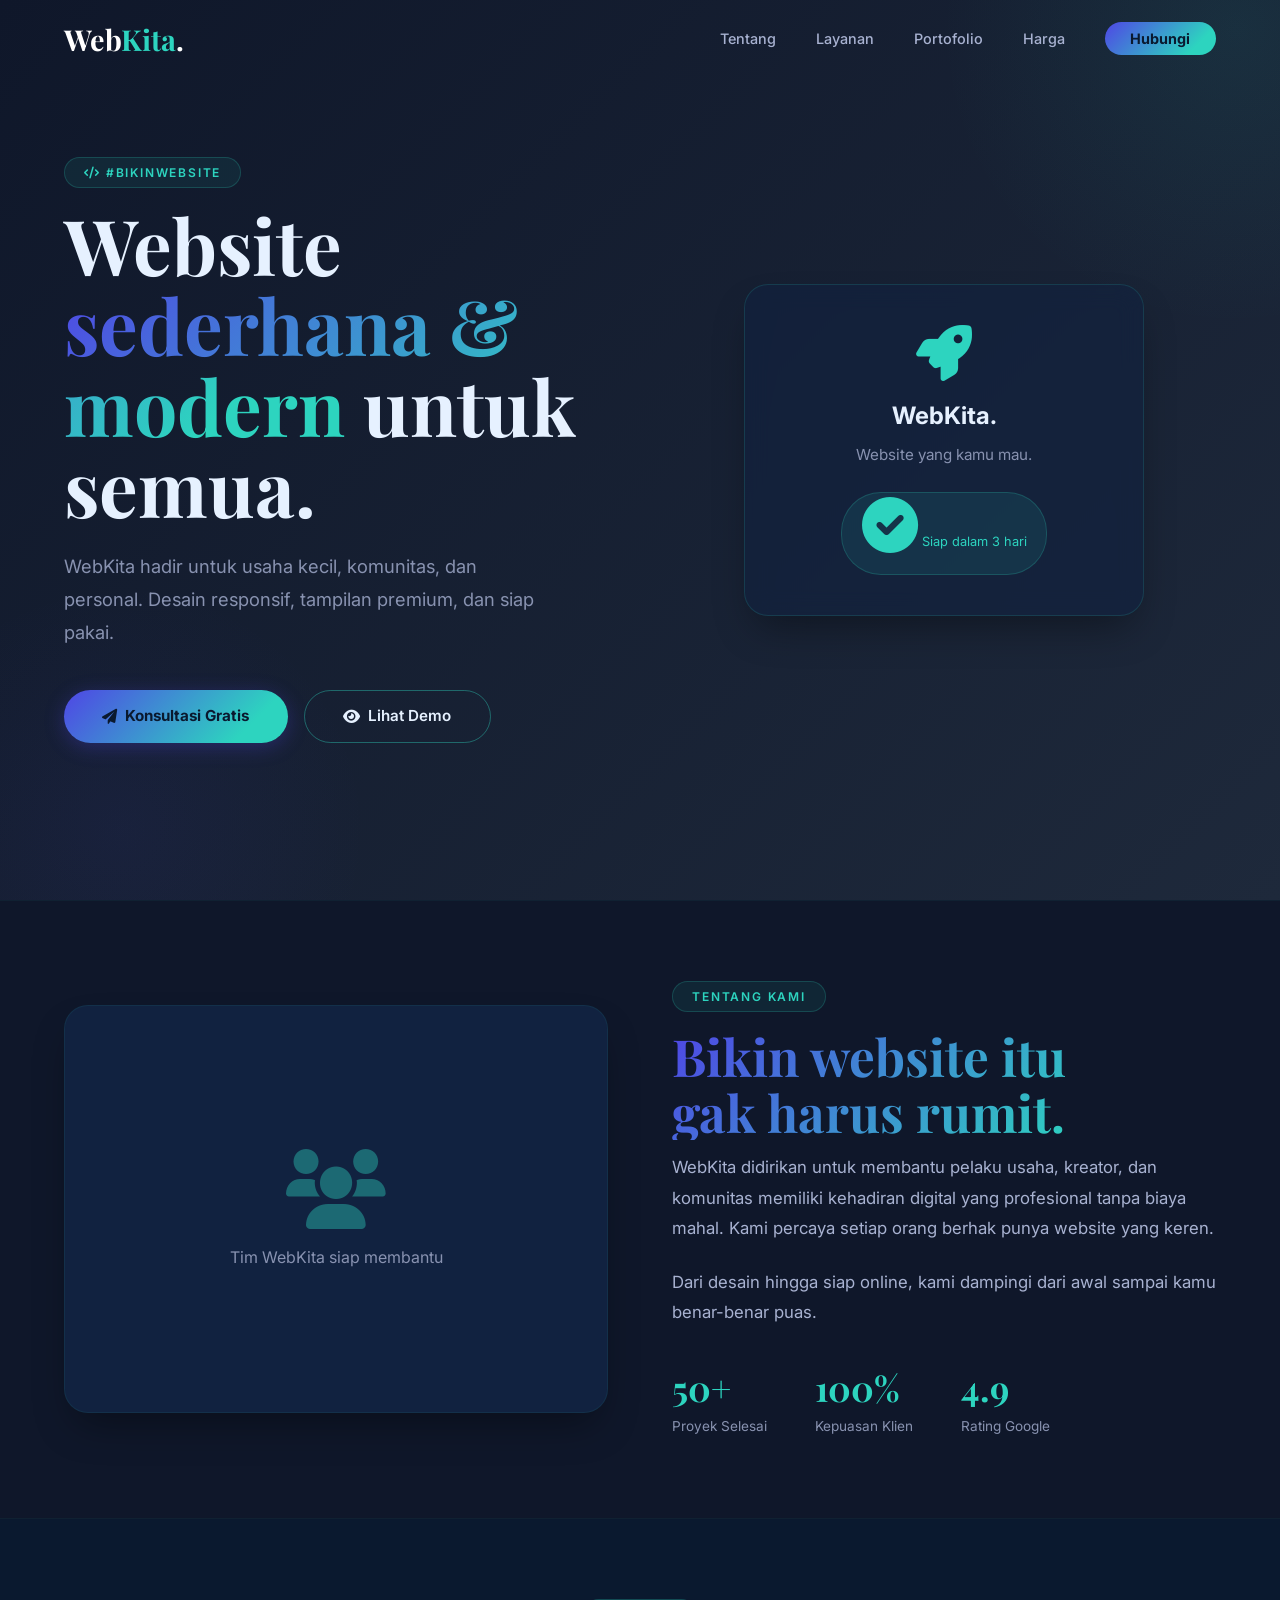
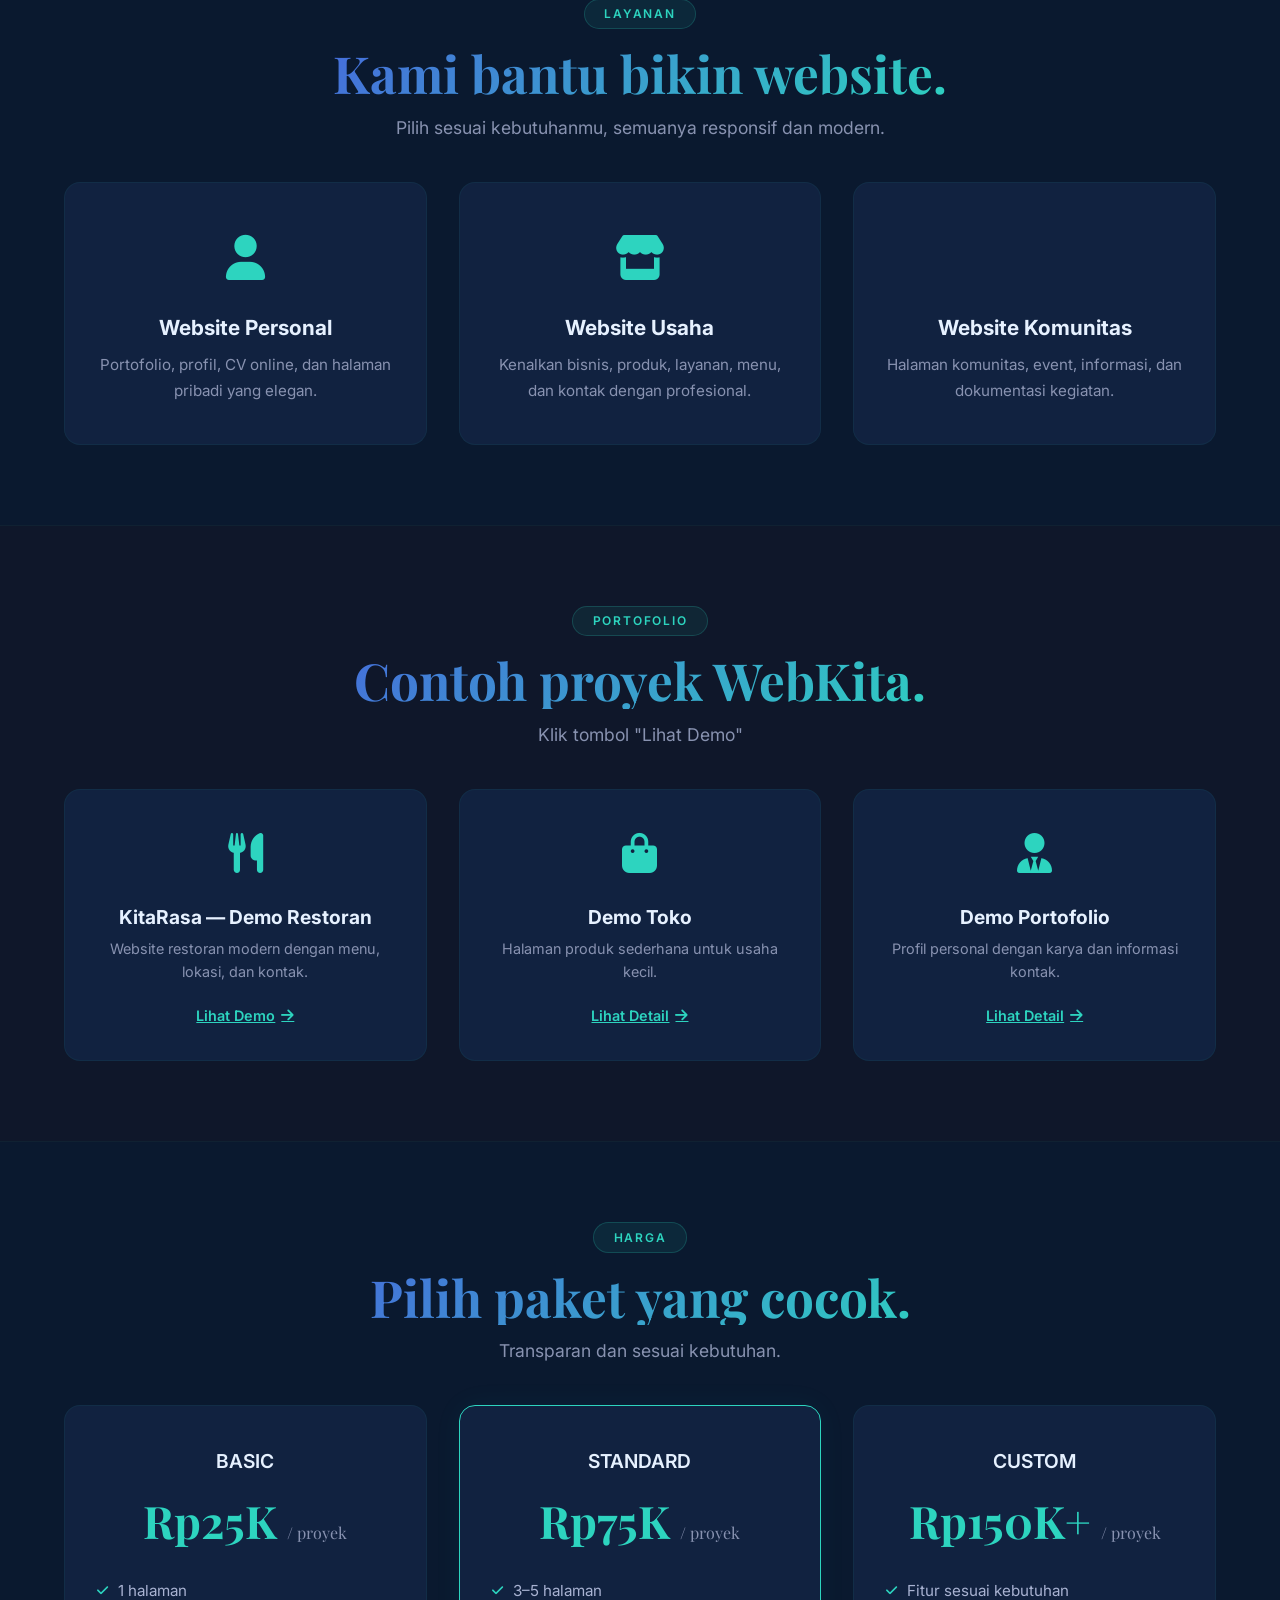
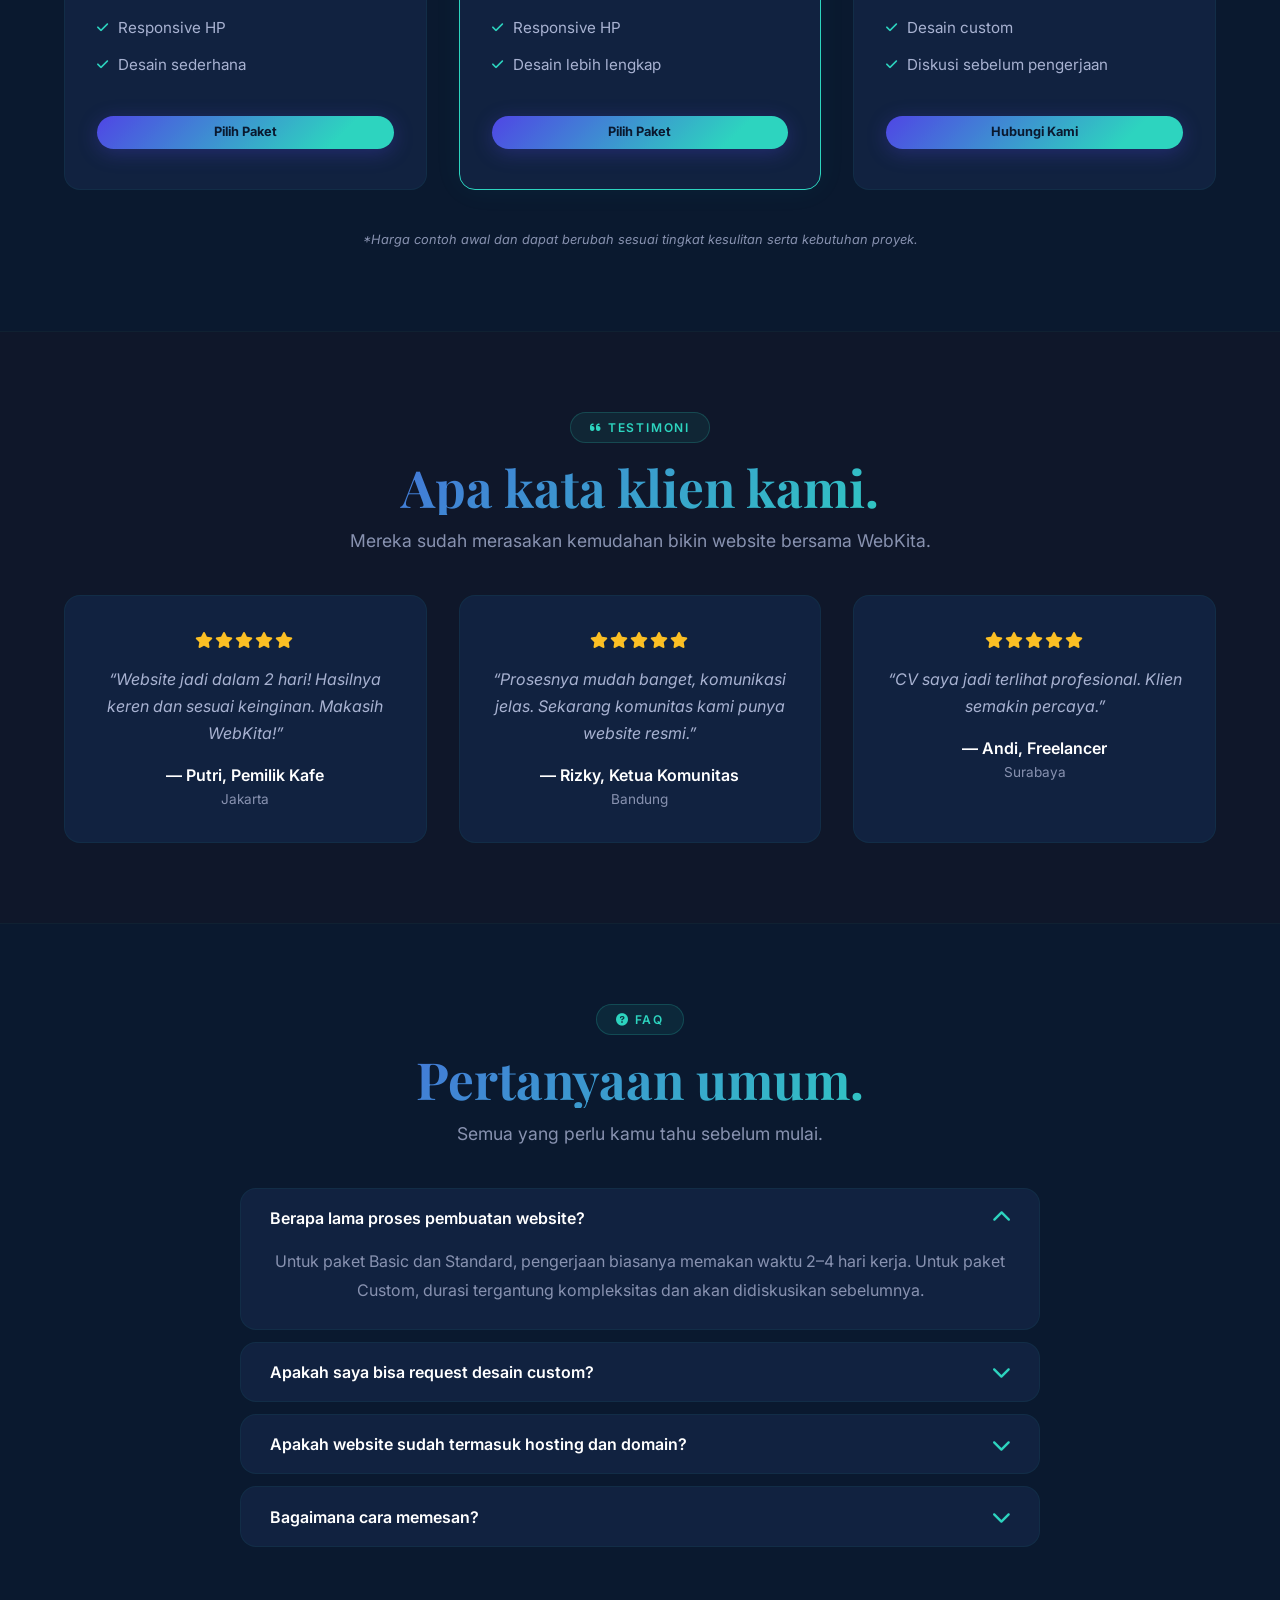
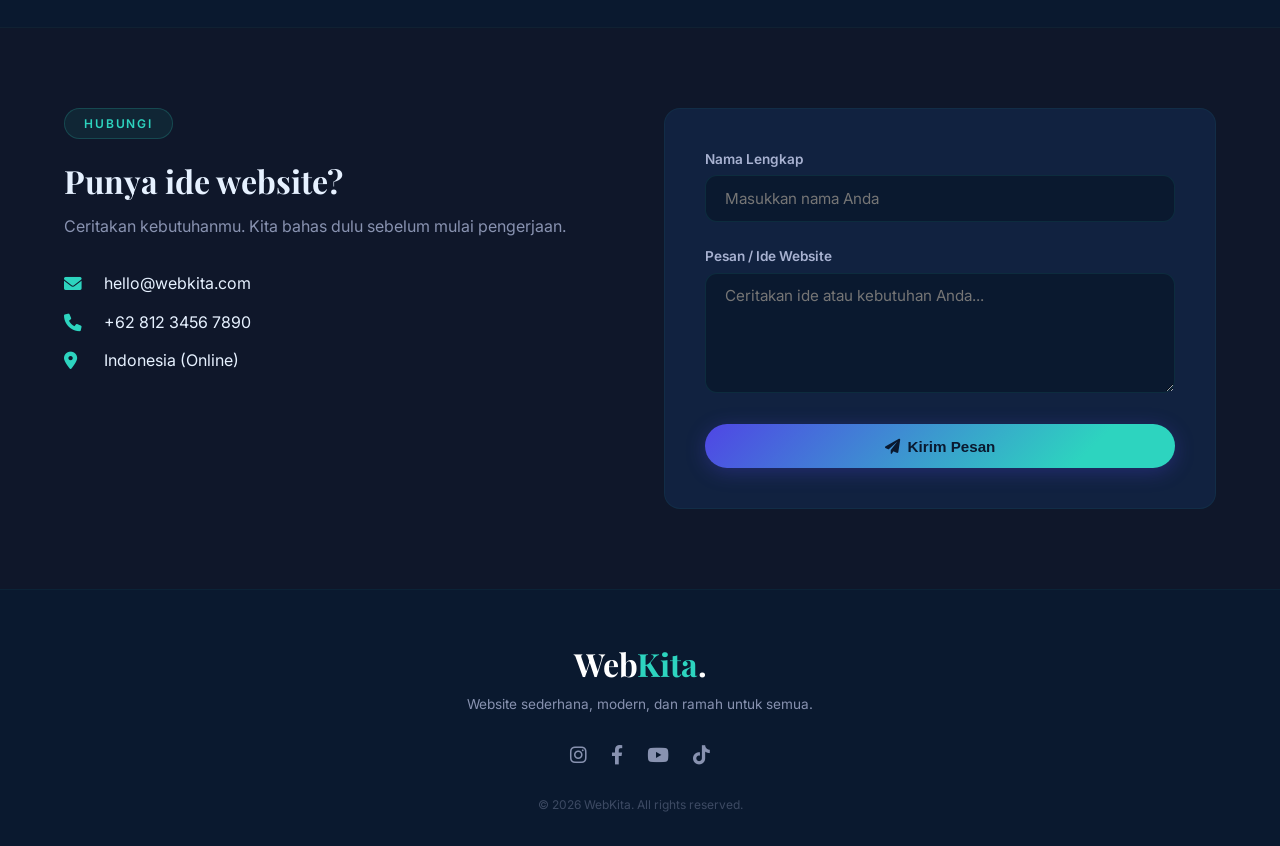
==== commit c59ad504: "Revise testimonial text and contact method Updated testimonials and contact instructions in the HTML" ====
--- a/index.html
+++ b/index.html
@@ -1450,7 +1450,7 @@
                 </div>
                 <div class="testimonial-card fade-up">
                     <div class="stars"><i class="fas fa-star"></i><i class="fas fa-star"></i><i class="fas fa-star"></i><i class="fas fa-star"></i><i class="fas fa-star"></i></div>
-                    <blockquote>“Portofolio saya jadi terlihat profesional. Klien semakin percaya.”</blockquote>
+                    <blockquote>“CV saya jadi terlihat profesional. Klien semakin percaya.”</blockquote>
                     <div class="author">
                         <span class="name">— Andi, Freelancer</span>
                         <span class="role">Surabaya</span>
@@ -1503,7 +1503,7 @@
                         <i class="fas fa-chevron-down"></i>
                     </button>
                     <div class="faq-answer">
-                        Anda bisa langsung isi form di bagian Kontak atau hubungi kami via WhatsApp. Kami akan merespon dalam 1x24 jam untuk diskusi kebutuhan Anda.
+                        Anda bisa langsung hubungi kami via WhatsApp. Kami akan merespon dalam 1x24 jam untuk diskusi kebutuhan Anda.
                     </div>
                 </div>
             </div>
@@ -1541,11 +1541,6 @@
                             <label for="name">Nama Lengkap</label>
                             <input type="text" id="name" placeholder="Masukkan nama Anda" required />
                             <div class="error-message" id="nameError">Nama harus diisi.</div>
-                        </div>
-                        <div class="form-group">
-                            <label for="email">Email</label>
-                            <input type="email" id="email" placeholder="contoh@email.com" required />
-                            <div class="error-message" id="emailError">Email tidak valid.</div>
                         </div>
                         <div class="form-group">
                             <label for="message">Pesan / Ide Website</label>
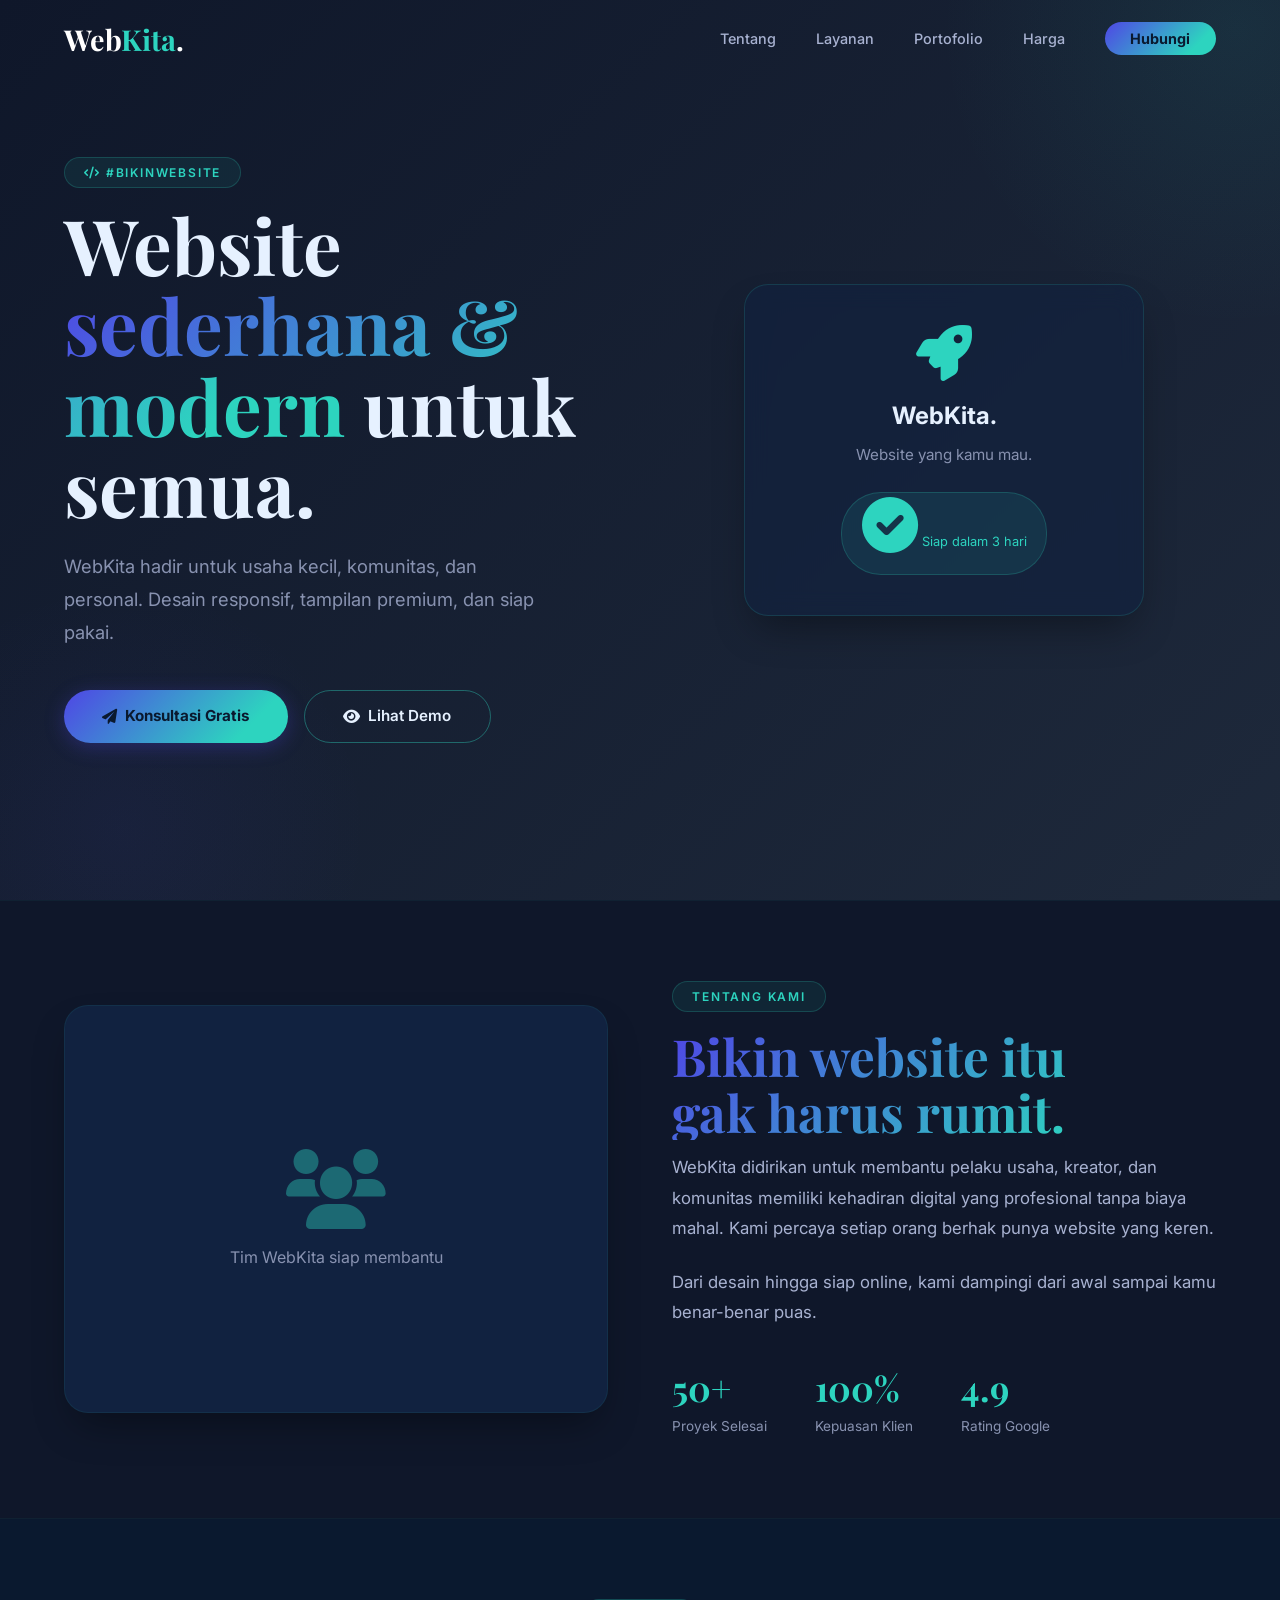
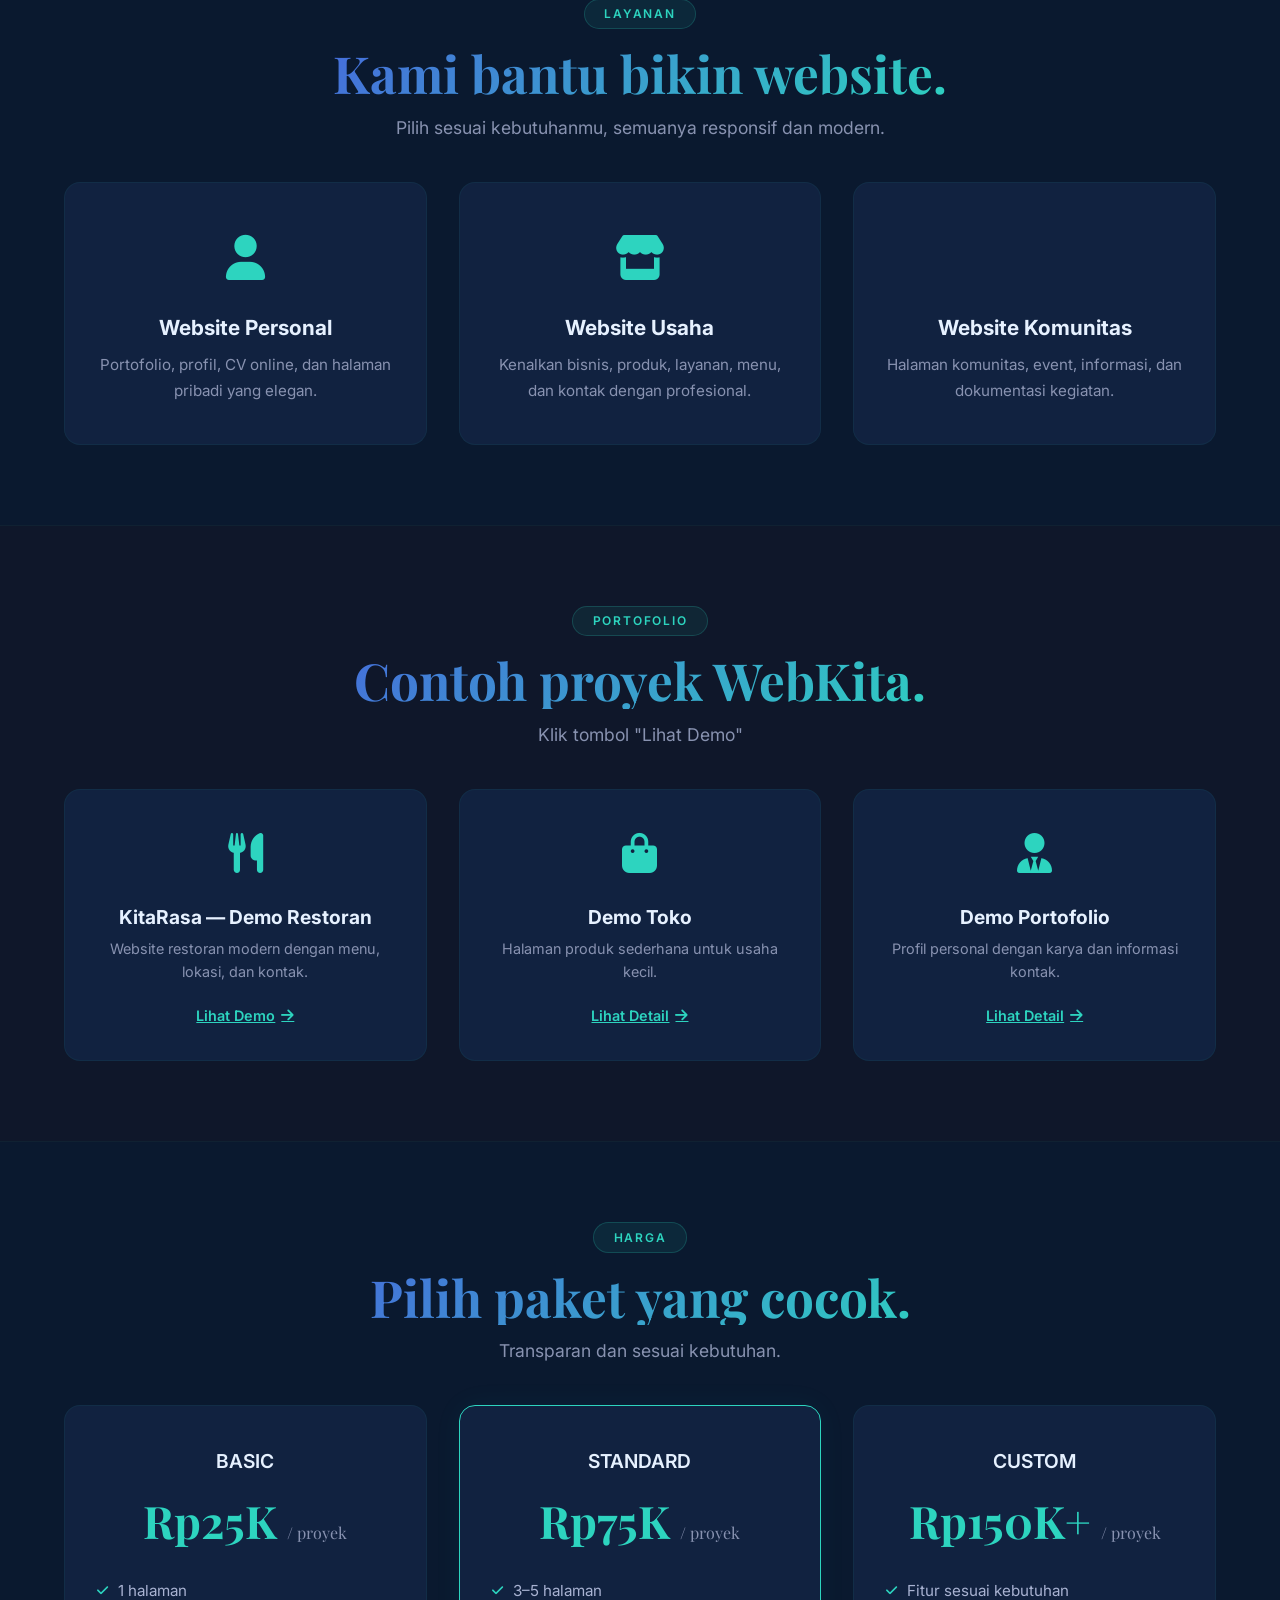
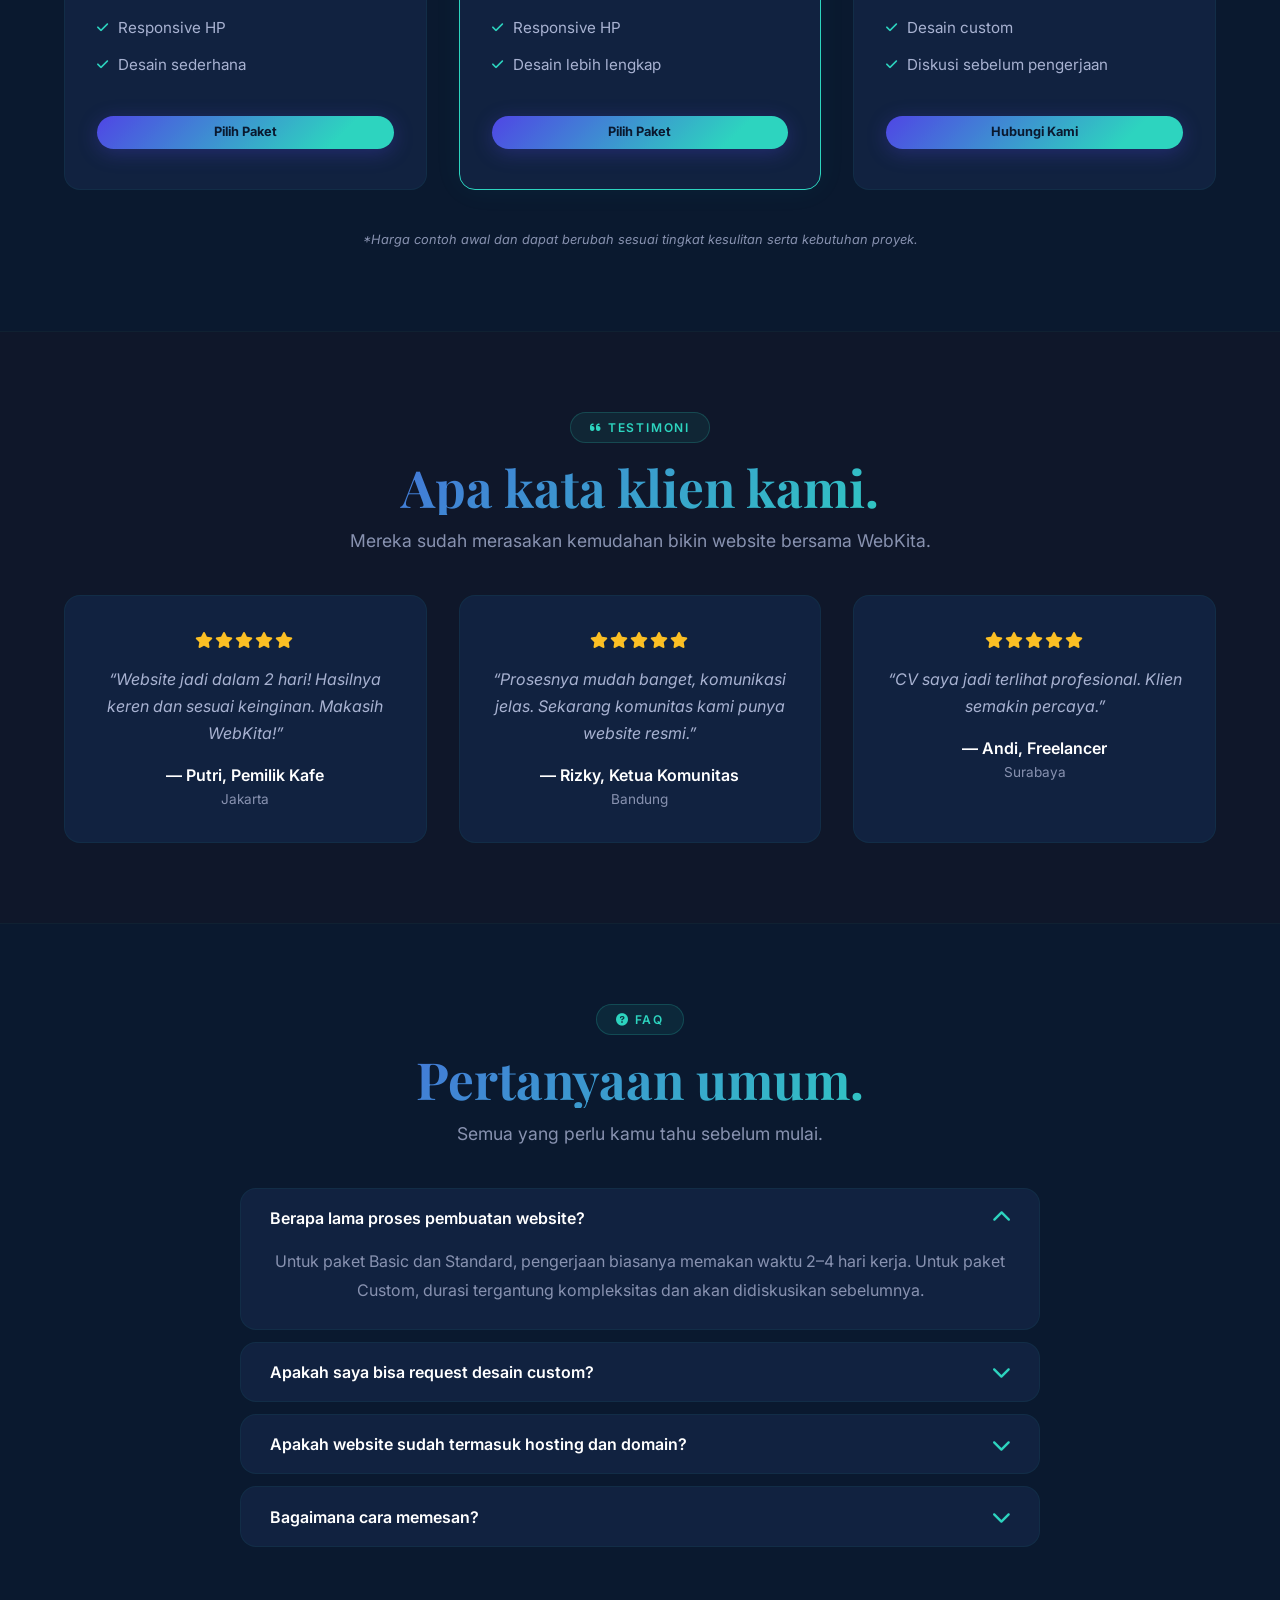
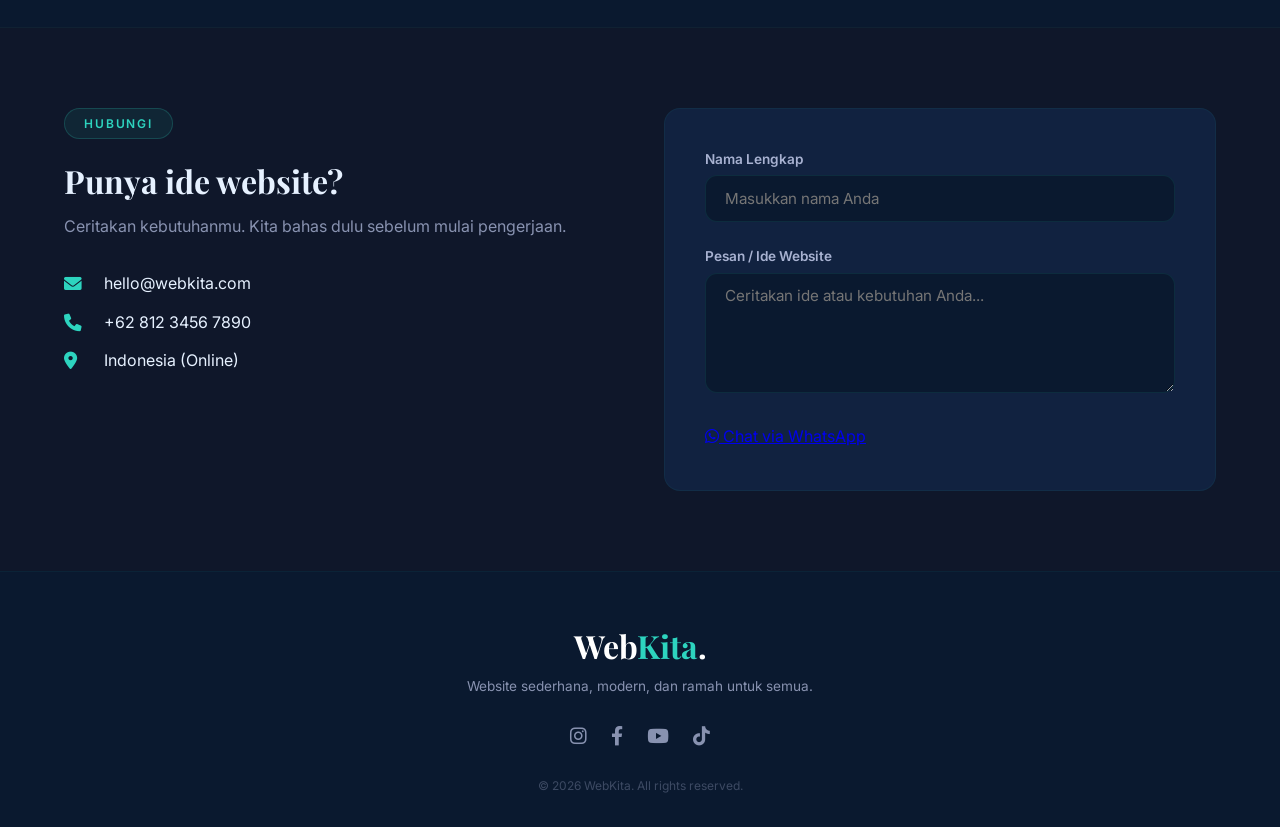
==== commit e017fbde: "Change submit button to WhatsApp chat link Replaced submit button with WhatsApp chat link for inquir" ====
--- a/index.html
+++ b/index.html
@@ -1547,9 +1547,11 @@
                             <textarea id="message" placeholder="Ceritakan ide atau kebutuhan Anda..." required></textarea>
                             <div class="error-message" id="messageError">Pesan harus diisi.</div>
                         </div>
-                        <button type="submit" class="btn-primary" style="width:100%; justify-content:center;">
-                            <i class="fas fa-paper-plane"></i> Kirim Pesan
-                        </button>
+                       <a href="https://wa.me/6281234567890?text=Halo%20WebKita%2C%20saya%20tertarik%20untuk%20buat%20website." 
+   target="_blank" 
+   class="btn-whatsapp">
+   <i class="fab fa-whatsapp"></i> Chat via WhatsApp
+</a>
                         <div class="form-success" id="formSuccess">
                             <i class="fas fa-check-circle"></i> Pesan terkirim! Kami akan hubungi Anda segera.
                         </div>
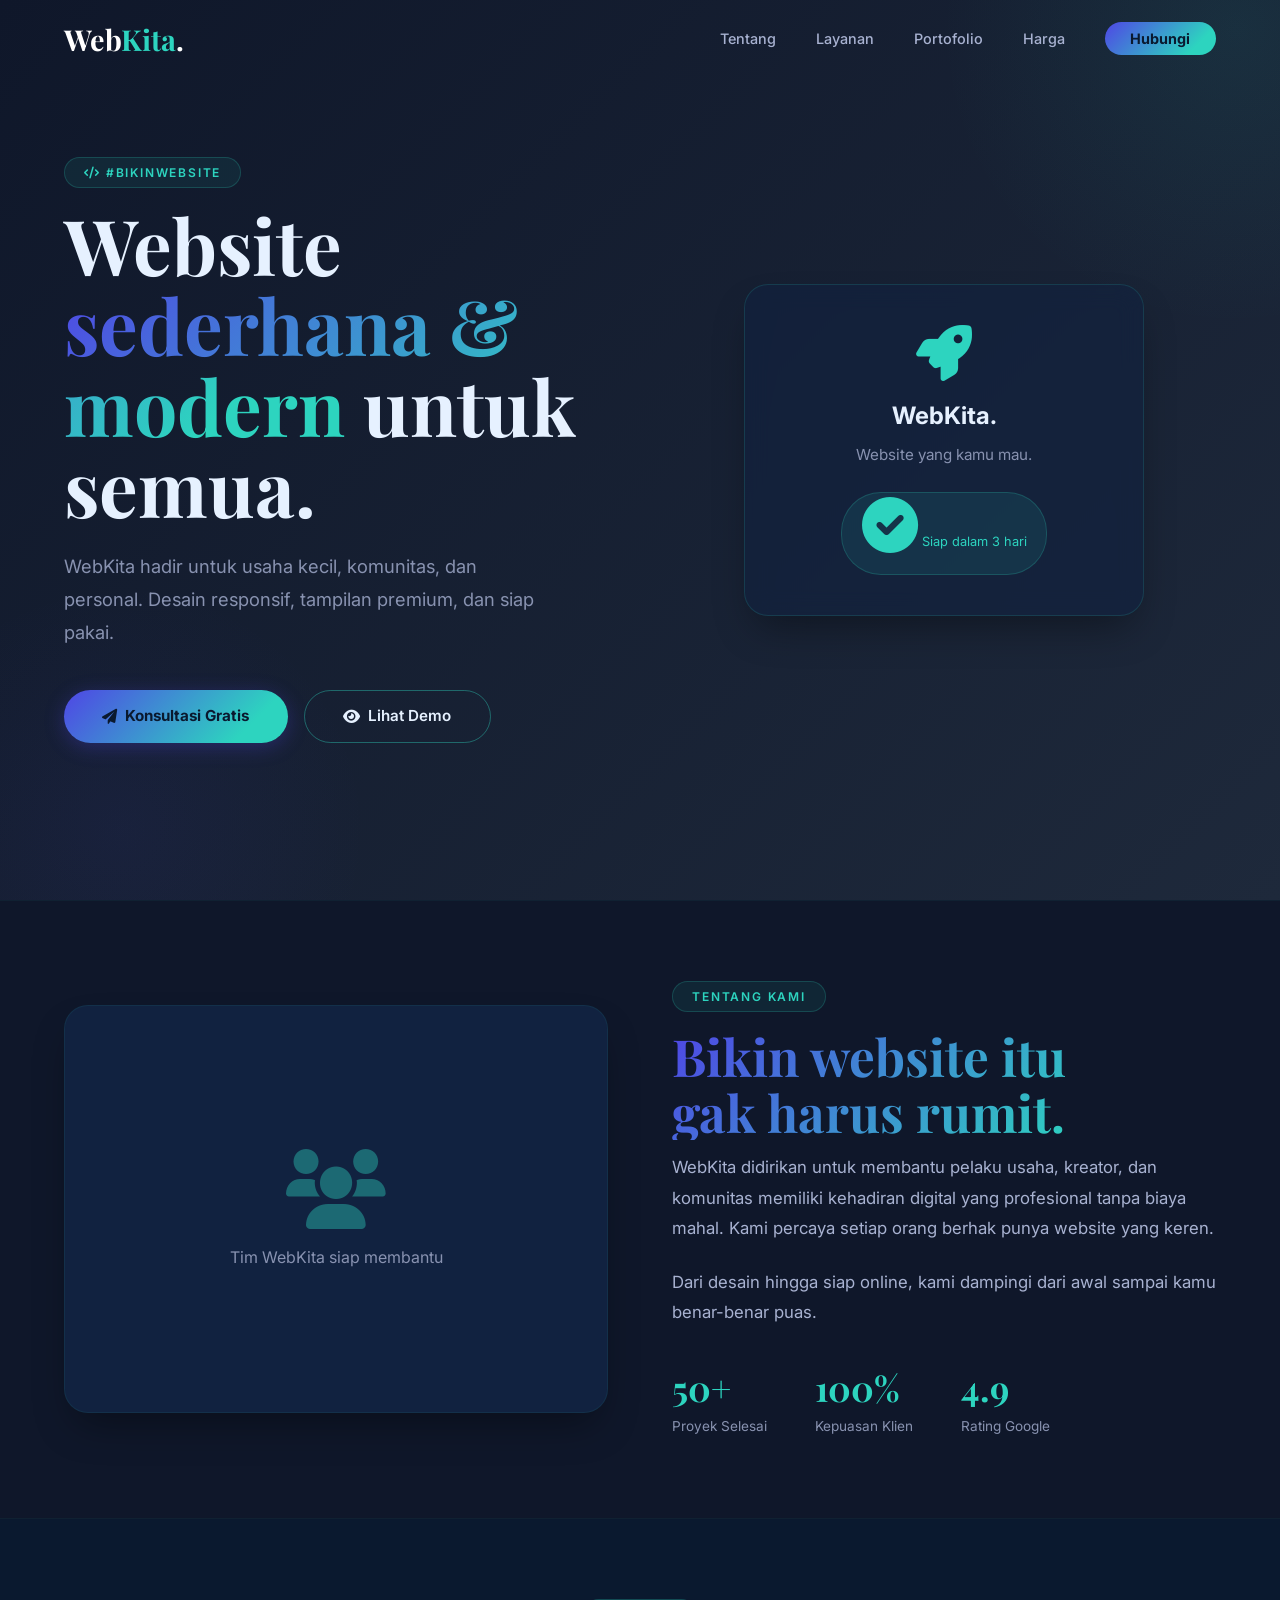
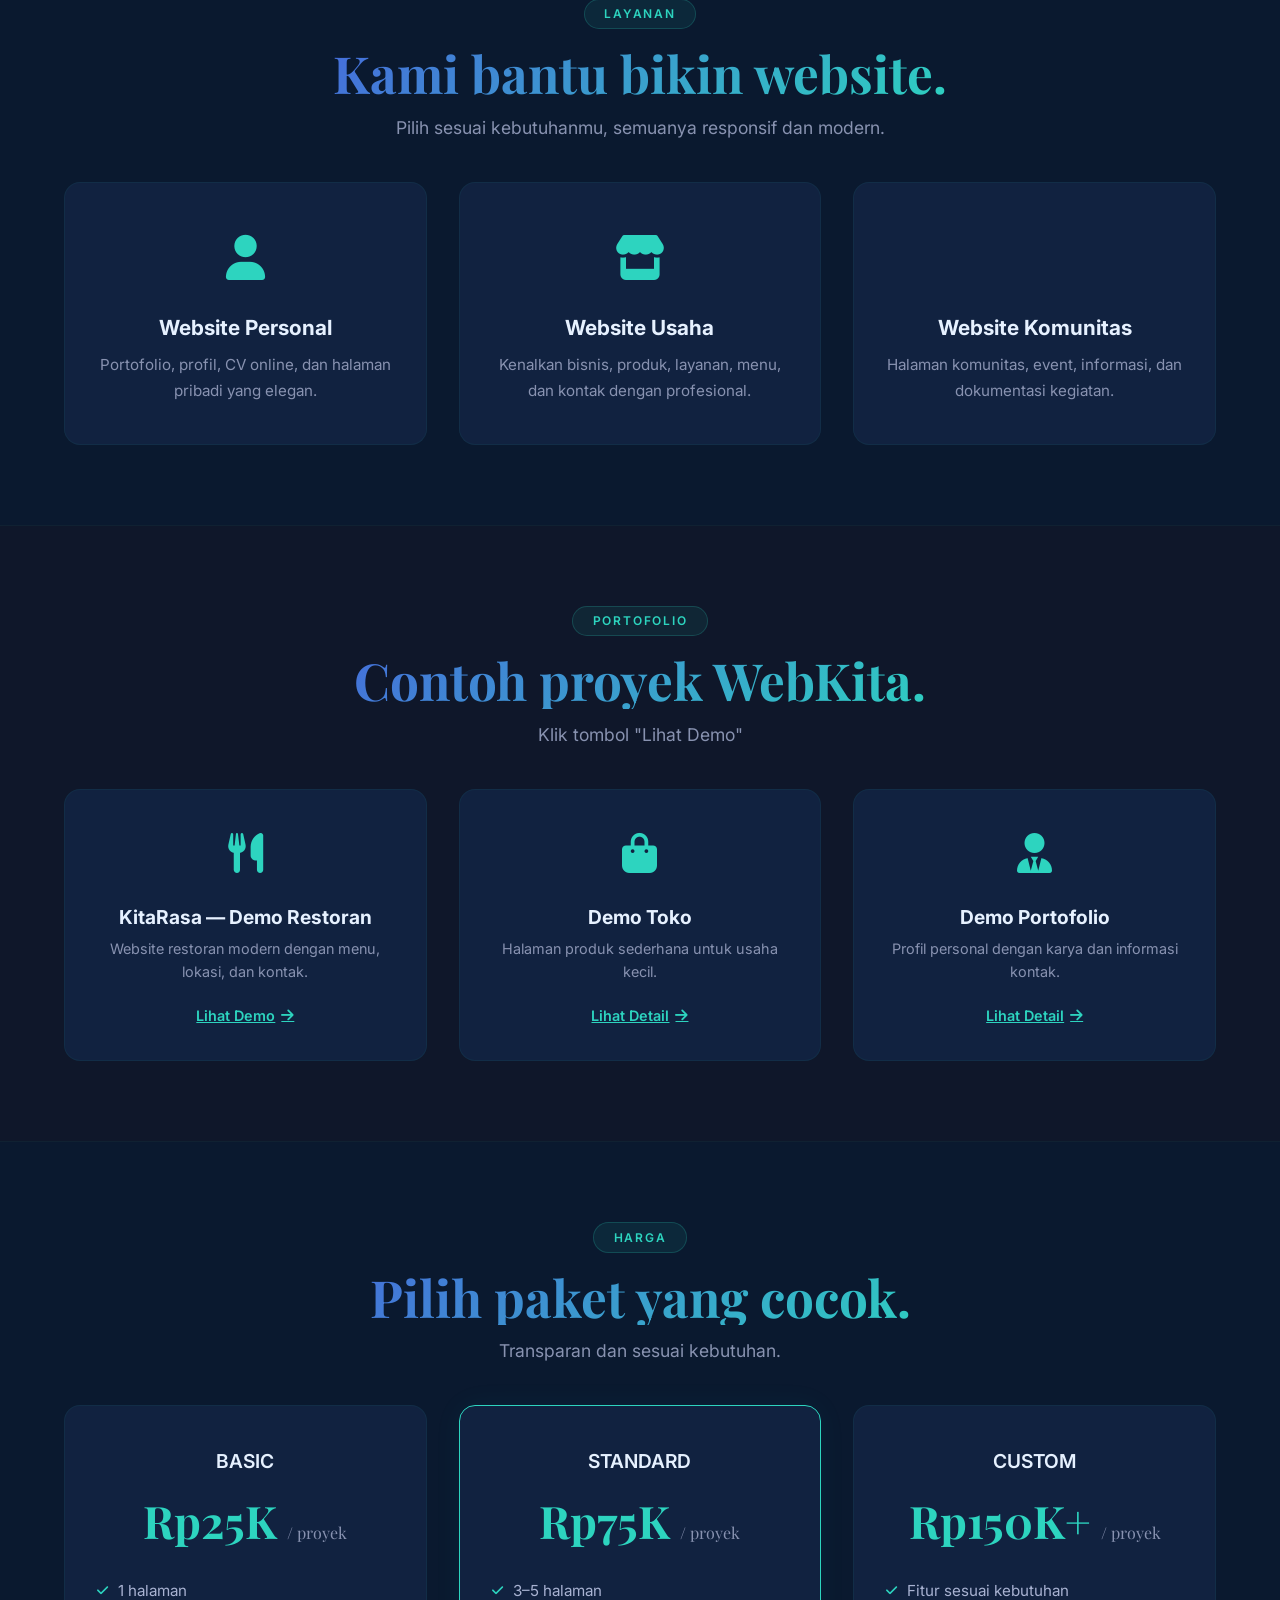
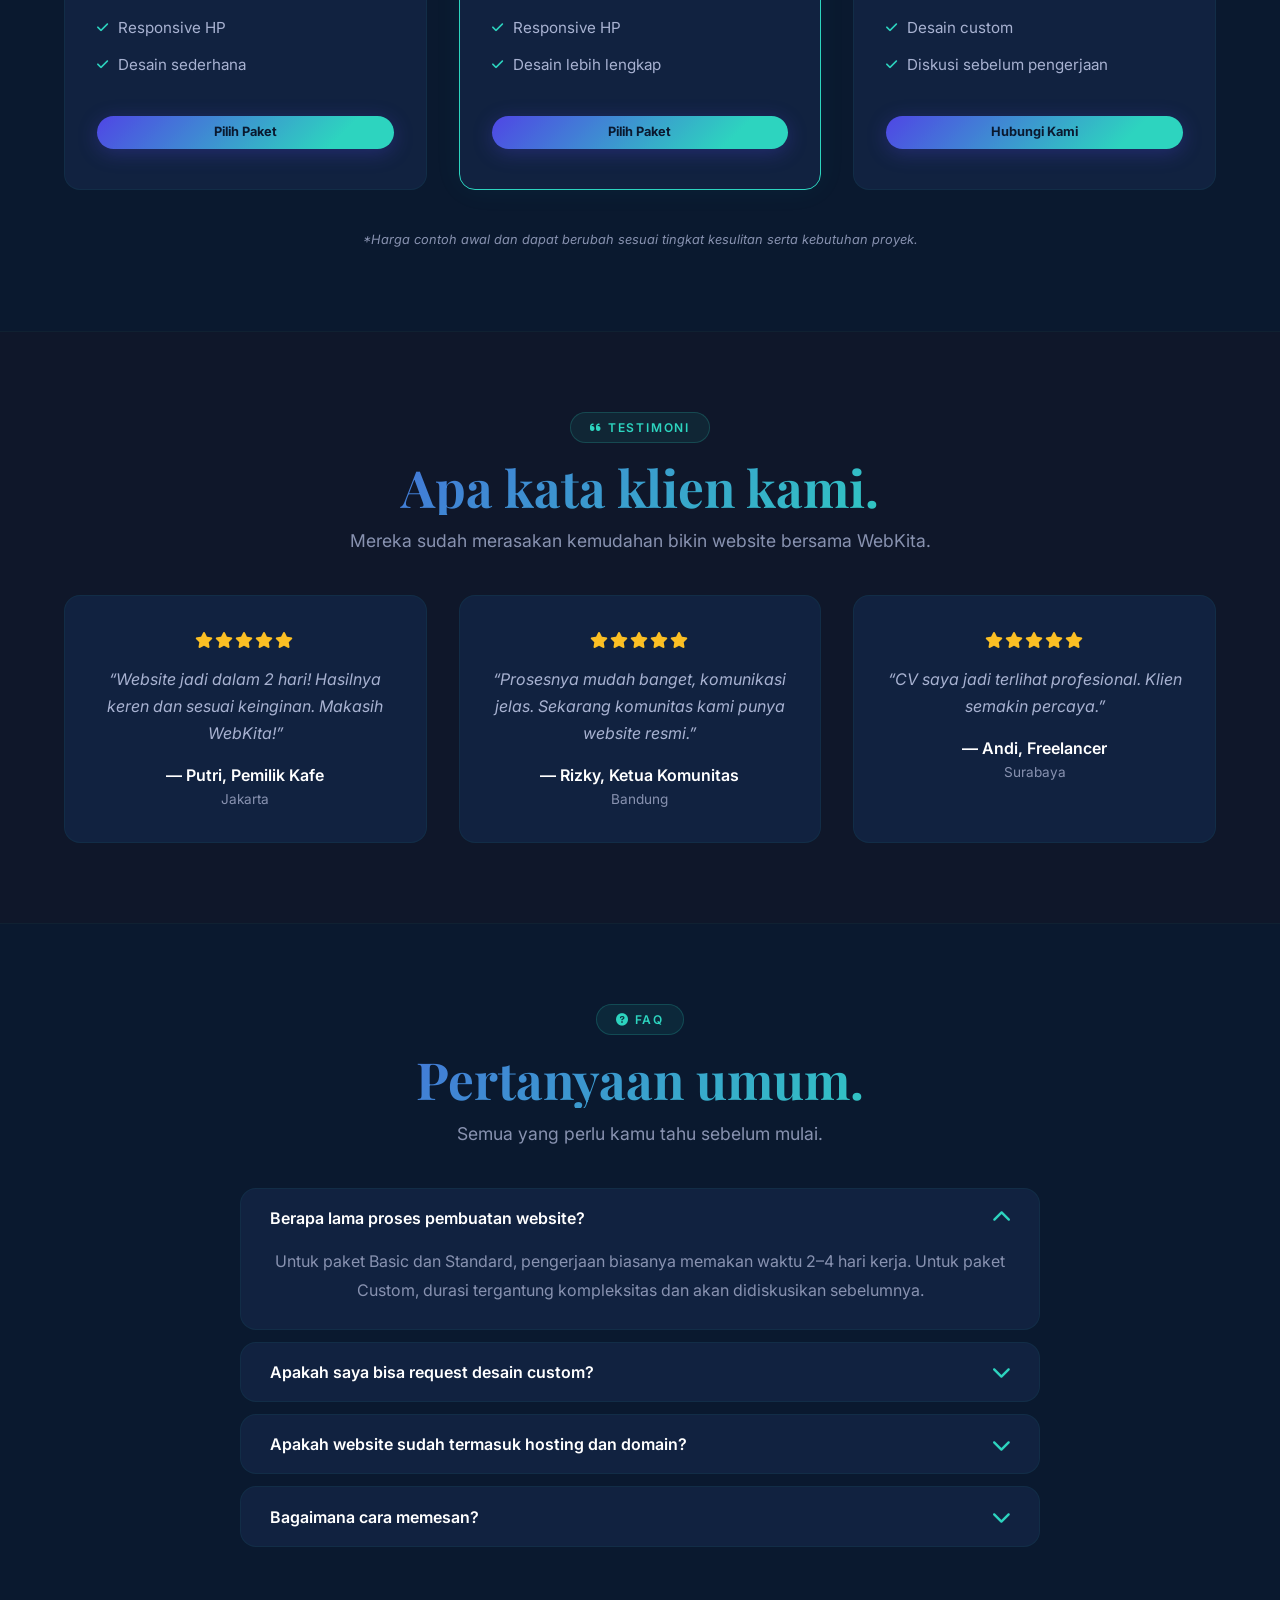
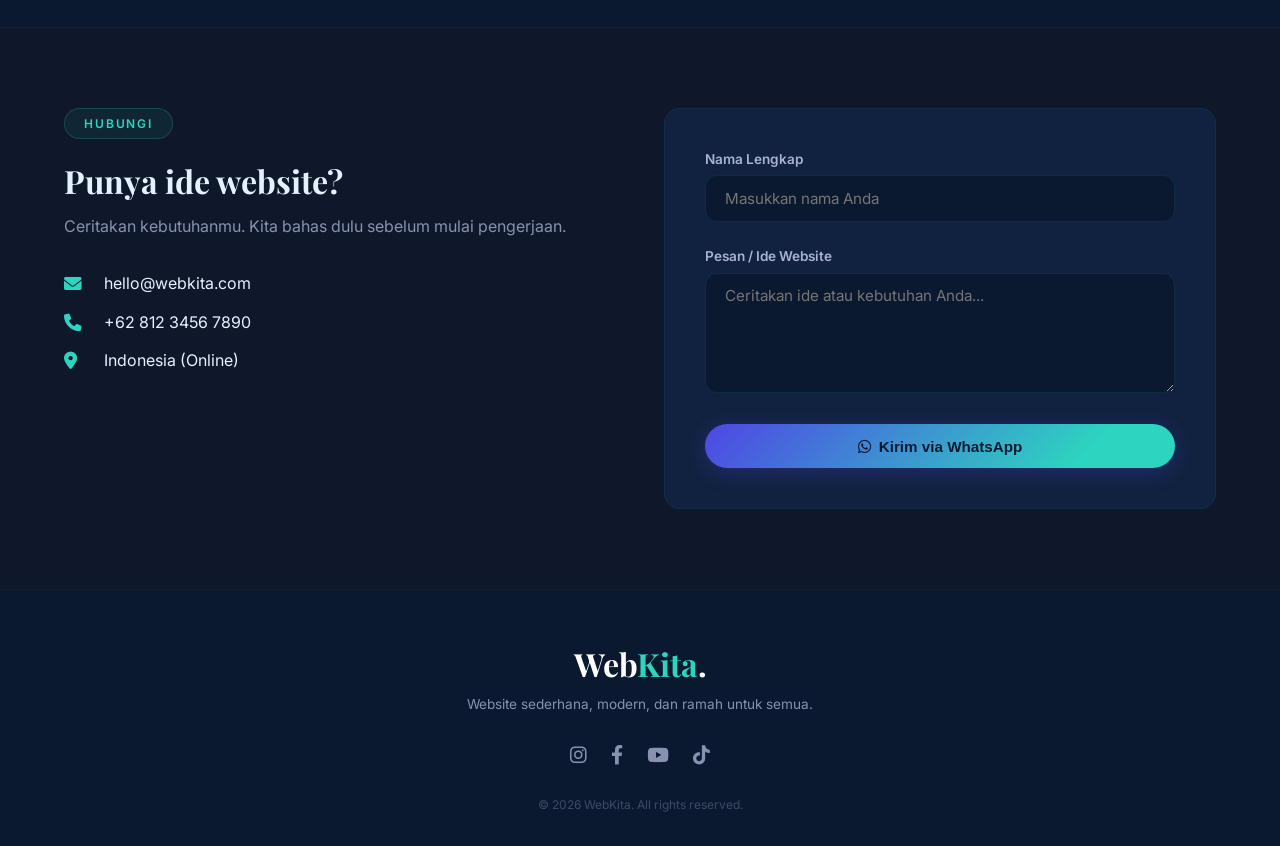
==== commit a7e9334c: "Refactor contact section and WhatsApp form" ====
--- a/index.html
+++ b/index.html
@@ -1513,53 +1513,153 @@
     <!-- ============================================
     KONTAK (Form with validation - B)
     ============================================ -->
-    <section class="section-contact" id="contact">
-        <div class="container">
-            <div class="contact-wrap">
-                <div class="contact-info fade-up">
-                    <span class="section-tag">Hubungi</span>
-                    <h3>Punya ide website?</h3>
-                    <p>Ceritakan kebutuhanmu. Kita bahas dulu sebelum mulai pengerjaan.</p>
-
-                    <div class="detail">
-                        <i class="fas fa-envelope"></i>
-                        <span>hello@webkita.com</span>
+  <!-- ===== KONTAK SECTION ===== -->
+<section class="section-contact" id="contact">
+    <div class="container">
+        <div class="contact-wrap">
+            <div class="contact-info fade-up">
+                <span class="section-tag">Hubungi</span>
+                <h3>Punya ide website?</h3>
+                <p>Ceritakan kebutuhanmu. Kita bahas dulu sebelum mulai pengerjaan.</p>
+
+                <div class="detail">
+                    <i class="fas fa-envelope"></i>
+                    <span>hello@webkita.com</span>
+                </div>
+                <div class="detail">
+                    <i class="fas fa-phone"></i>
+                    <span>+62 812 3456 7890</span>
+                </div>
+                <div class="detail">
+                    <i class="fas fa-location-dot"></i>
+                    <span>Indonesia (Online)</span>
+                </div>
+            </div>
+
+            <div class="contact-form fade-up">
+                <!-- FORM dengan ID "waForm" -->
+                <form id="waForm" novalidate>
+                    <div class="form-group">
+                        <label for="name">Nama Lengkap</label>
+                        <input type="text" id="name" placeholder="Masukkan nama Anda" required />
+                        <div class="error-message" id="nameError">Nama harus diisi.</div>
                     </div>
-                    <div class="detail">
-                        <i class="fas fa-phone"></i>
-                        <span>+62 812 3456 7890</span>
+                    <div class="form-group">
+                        <label for="message">Pesan / Ide Website</label>
+                        <textarea id="message" placeholder="Ceritakan ide atau kebutuhan Anda..." required></textarea>
+                        <div class="error-message" id="messageError">Pesan harus diisi.</div>
                     </div>
-                    <div class="detail">
-                        <i class="fas fa-location-dot"></i>
-                        <span>Indonesia (Online)</span>
+                    <button type="submit" class="btn-primary" style="width:100%; justify-content:center;">
+                        <i class="fab fa-whatsapp"></i> Kirim via WhatsApp
+                    </button>
+                    <div class="form-success" id="formSuccess">
+                        <i class="fas fa-check-circle"></i> Pesan siap dikirim! WhatsApp akan terbuka.
                     </div>
-                </div>
-
-                <div class="contact-form fade-up">
-                    <form id="contactForm" novalidate>
-                        <div class="form-group">
-                            <label for="name">Nama Lengkap</label>
-                            <input type="text" id="name" placeholder="Masukkan nama Anda" required />
-                            <div class="error-message" id="nameError">Nama harus diisi.</div>
-                        </div>
-                        <div class="form-group">
-                            <label for="message">Pesan / Ide Website</label>
-                            <textarea id="message" placeholder="Ceritakan ide atau kebutuhan Anda..." required></textarea>
-                            <div class="error-message" id="messageError">Pesan harus diisi.</div>
-                        </div>
-                       <a href="https://wa.me/6281234567890?text=Halo%20WebKita%2C%20saya%20tertarik%20untuk%20buat%20website." 
-   target="_blank" 
-   class="btn-whatsapp">
-   <i class="fab fa-whatsapp"></i> Chat via WhatsApp
-</a>
-                        <div class="form-success" id="formSuccess">
-                            <i class="fas fa-check-circle"></i> Pesan terkirim! Kami akan hubungi Anda segera.
-                        </div>
-                    </form>
-                </div>
+                </form>
             </div>
         </div>
-    </section>
+    </div>
+</section>
+
+<!-- ============================================
+JAVASCRIPT UNTUK WHATSAPP FORM
+============================================ -->
+<script>
+    (function() {
+        // Ganti dengan nomor WhatsApp Anda (pakai kode negara, tanpa "+" atau "0" di awal)
+        const WA_NUMBER = '6281234567890';
+
+        const form = document.getElementById('waForm');
+        const nameInput = document.getElementById('name');
+        const messageInput = document.getElementById('message');
+        const nameError = document.getElementById('nameError');
+        const messageError = document.getElementById('messageError');
+        const successDiv = document.getElementById('formSuccess');
+
+        // Sembunyikan pesan sukses awal
+        successDiv.style.display = 'none';
+
+        // Fungsi validasi sederhana
+        function validateForm() {
+            let valid = true;
+
+            // Reset error
+            nameError.classList.remove('show');
+            messageError.classList.remove('show');
+            nameInput.classList.remove('error');
+            messageInput.classList.remove('error');
+
+            if (nameInput.value.trim() === '') {
+                nameError.classList.add('show');
+                nameInput.classList.add('error');
+                valid = false;
+            }
+
+            if (messageInput.value.trim() === '') {
+                messageError.classList.add('show');
+                messageInput.classList.add('error');
+                valid = false;
+            }
+
+            return valid;
+        }
+
+        // Event submit
+        form.addEventListener('submit', function(e) {
+            e.preventDefault();
+
+            if (!validateForm()) {
+                return;
+            }
+
+            // Ambil nilai
+            const nama = nameInput.value.trim();
+            const pesan = messageInput.value.trim();
+
+            // Buat pesan WhatsApp
+            const waMessage = `Halo WebKita! Saya *${nama}* ingin konsultasi tentang website.%0A%0A*Ide / kebutuhan saya:*%0A${pesan}%0A%0ATolong infokan lebih lanjut. Terima kasih.`;
+
+            // Encode untuk URL
+            const encodedMessage = encodeURIComponent(waMessage);
+
+            // Buat link WhatsApp
+            const waUrl = `https://wa.me/${WA_NUMBER}?text=${encodedMessage}`;
+
+            // Tampilkan pesan sukses sebentar
+            successDiv.style.display = 'block';
+            successDiv.textContent = '✅ Pesan siap dikirim! WhatsApp akan terbuka.';
+
+            // Reset form setelah 1 detik
+            setTimeout(() => {
+                form.reset();
+                // Sembunyikan sukses setelah 4 detik
+                setTimeout(() => {
+                    successDiv.style.display = 'none';
+                }, 4000);
+            }, 1000);
+
+            // Buka WhatsApp di tab baru (atau langsung di mobile)
+            window.open(waUrl, '_blank');
+        });
+
+        // Hilangkan error saat mengetik
+        nameInput.addEventListener('input', function() {
+            if (this.value.trim() !== '') {
+                nameError.classList.remove('show');
+                this.classList.remove('error');
+            }
+        });
+
+        messageInput.addEventListener('input', function() {
+            if (this.value.trim() !== '') {
+                messageError.classList.remove('show');
+                this.classList.remove('error');
+            }
+        });
+
+        console.log('✅ Form WhatsApp siap digunakan!');
+    })();
+</script>
 
     <!-- ============================================
     FOOTER
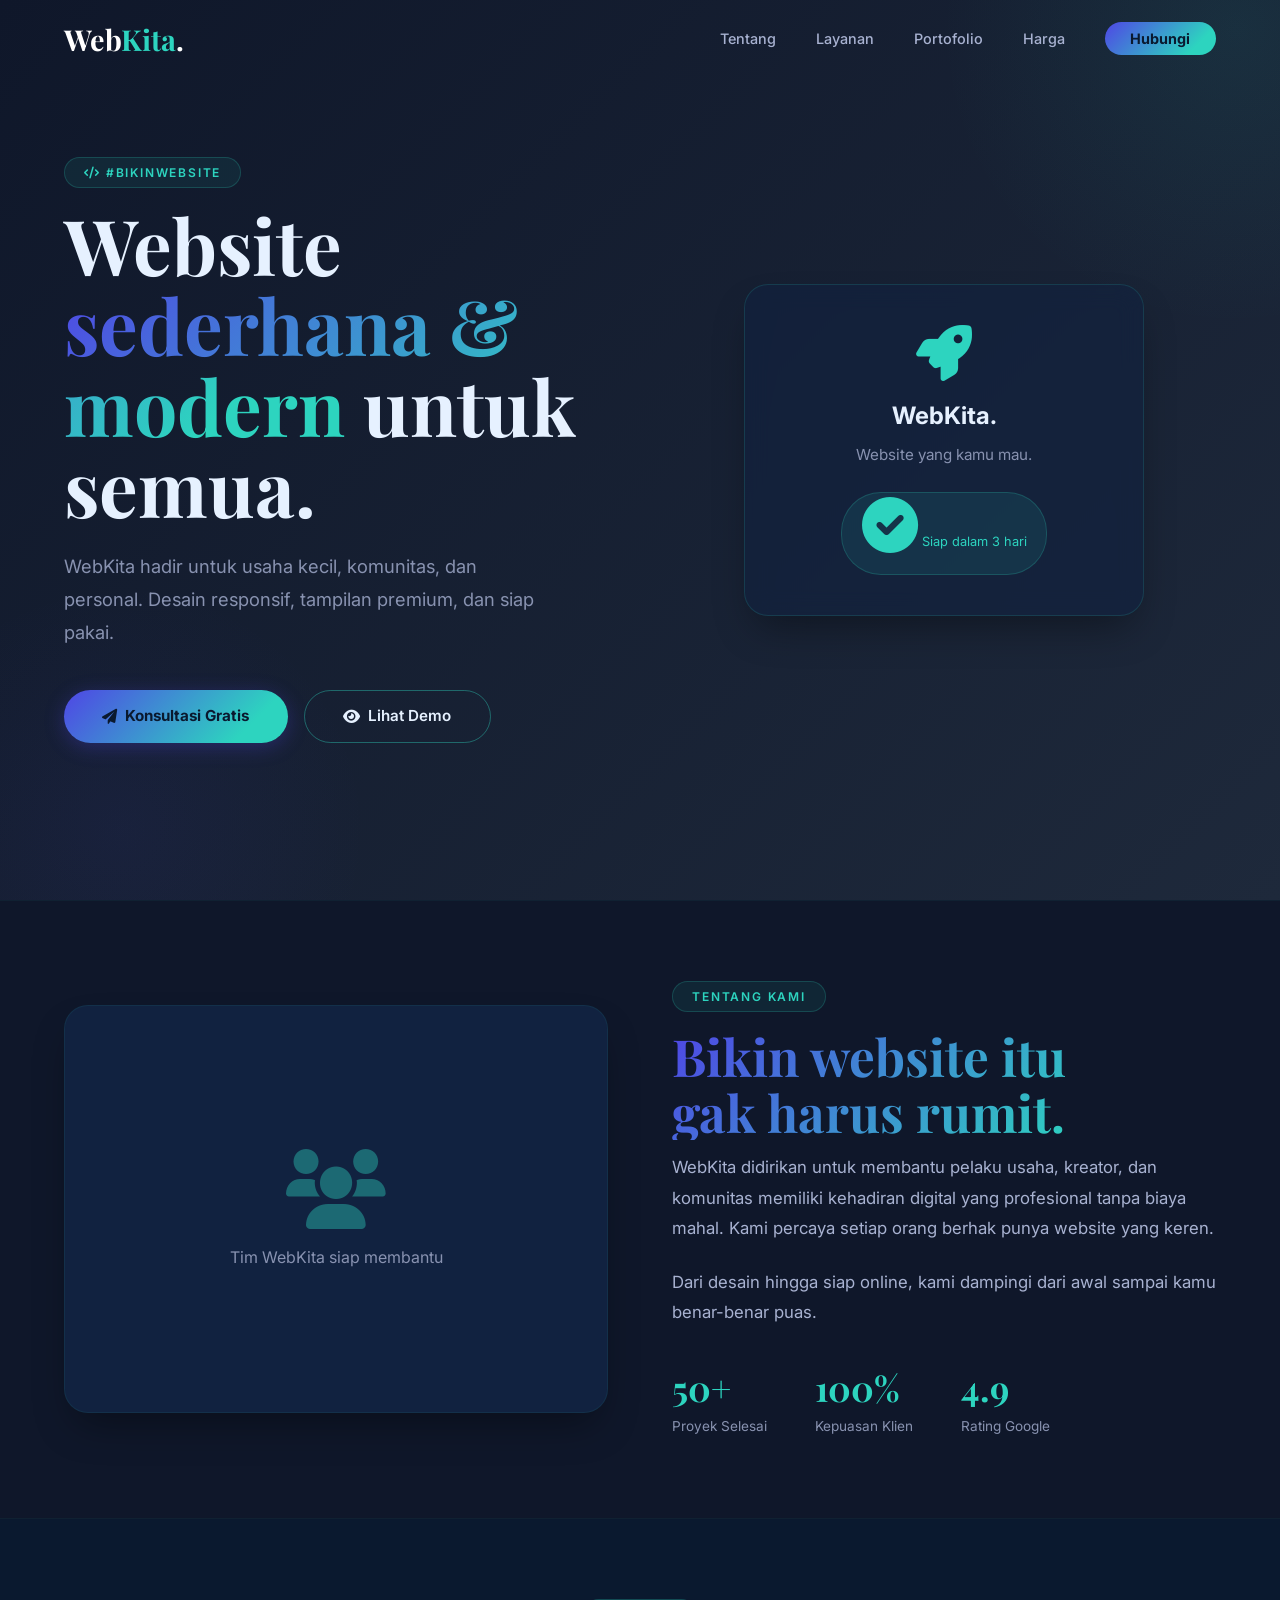
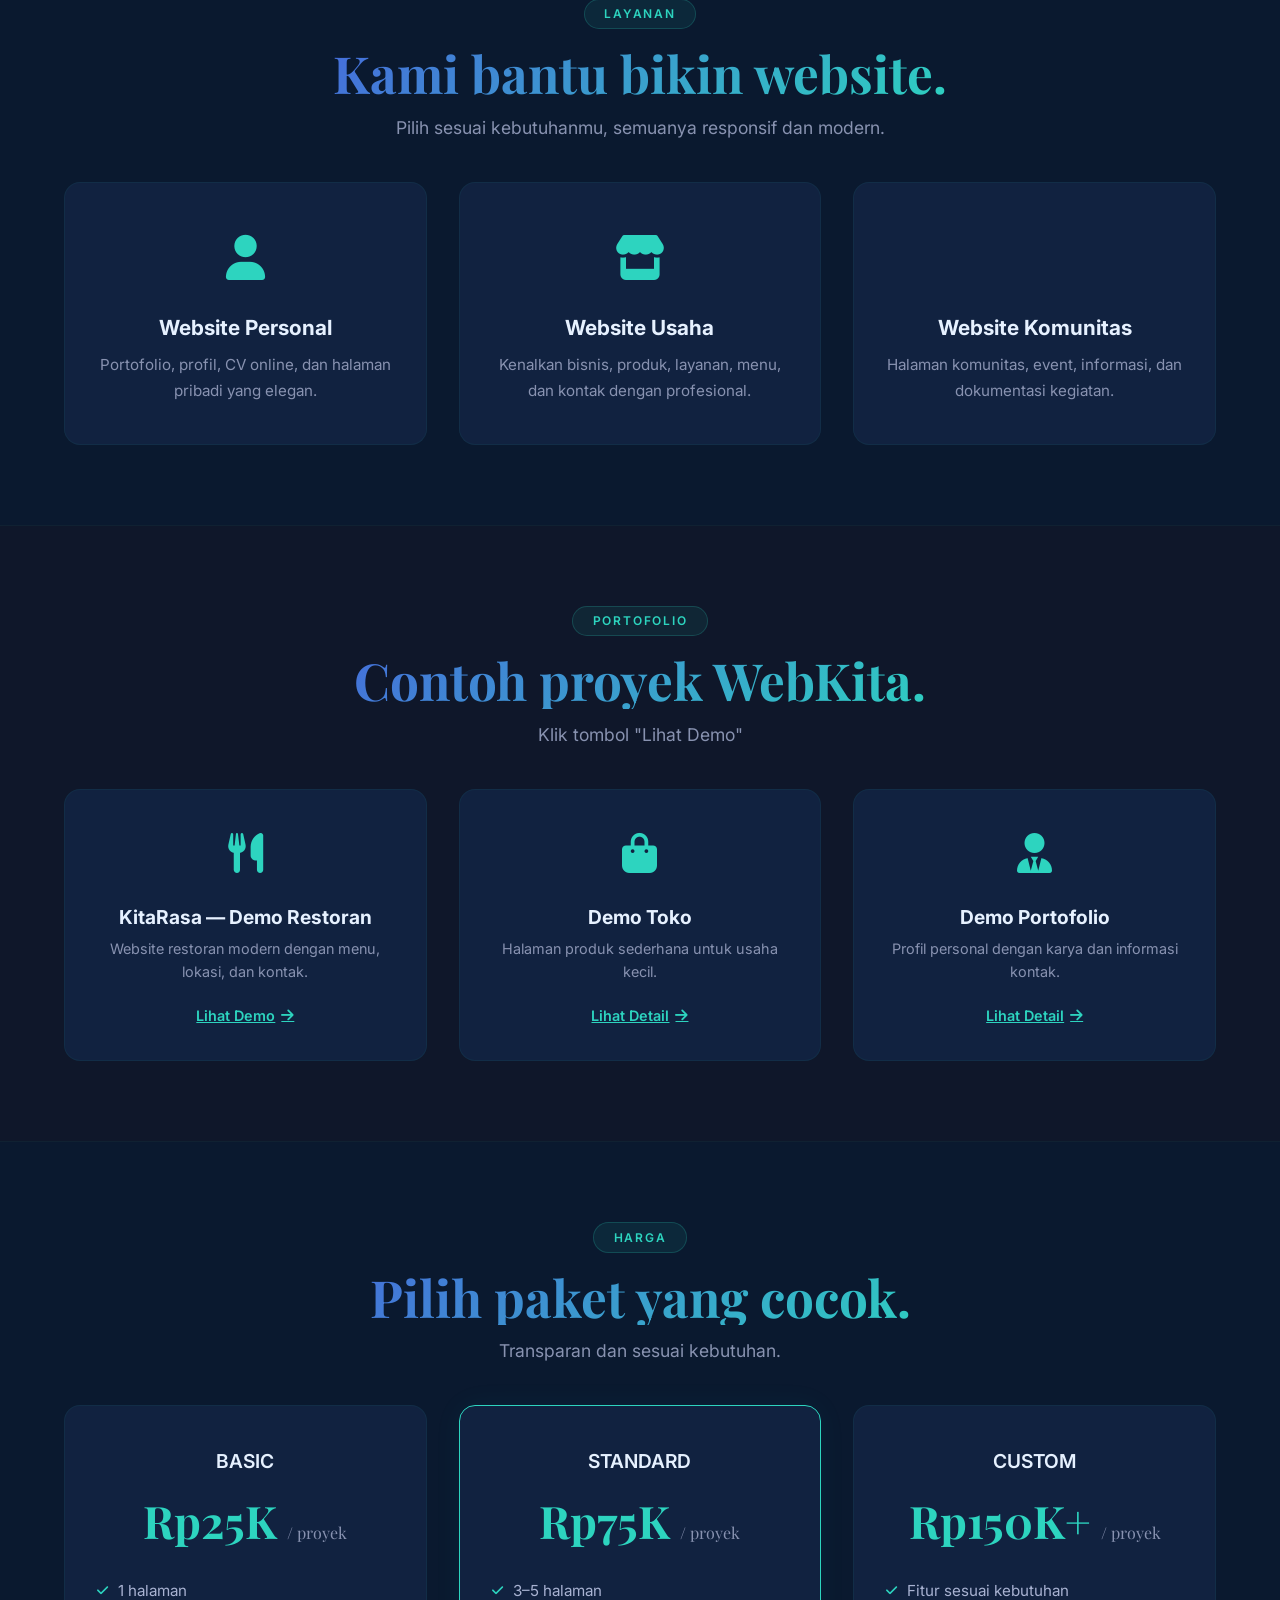
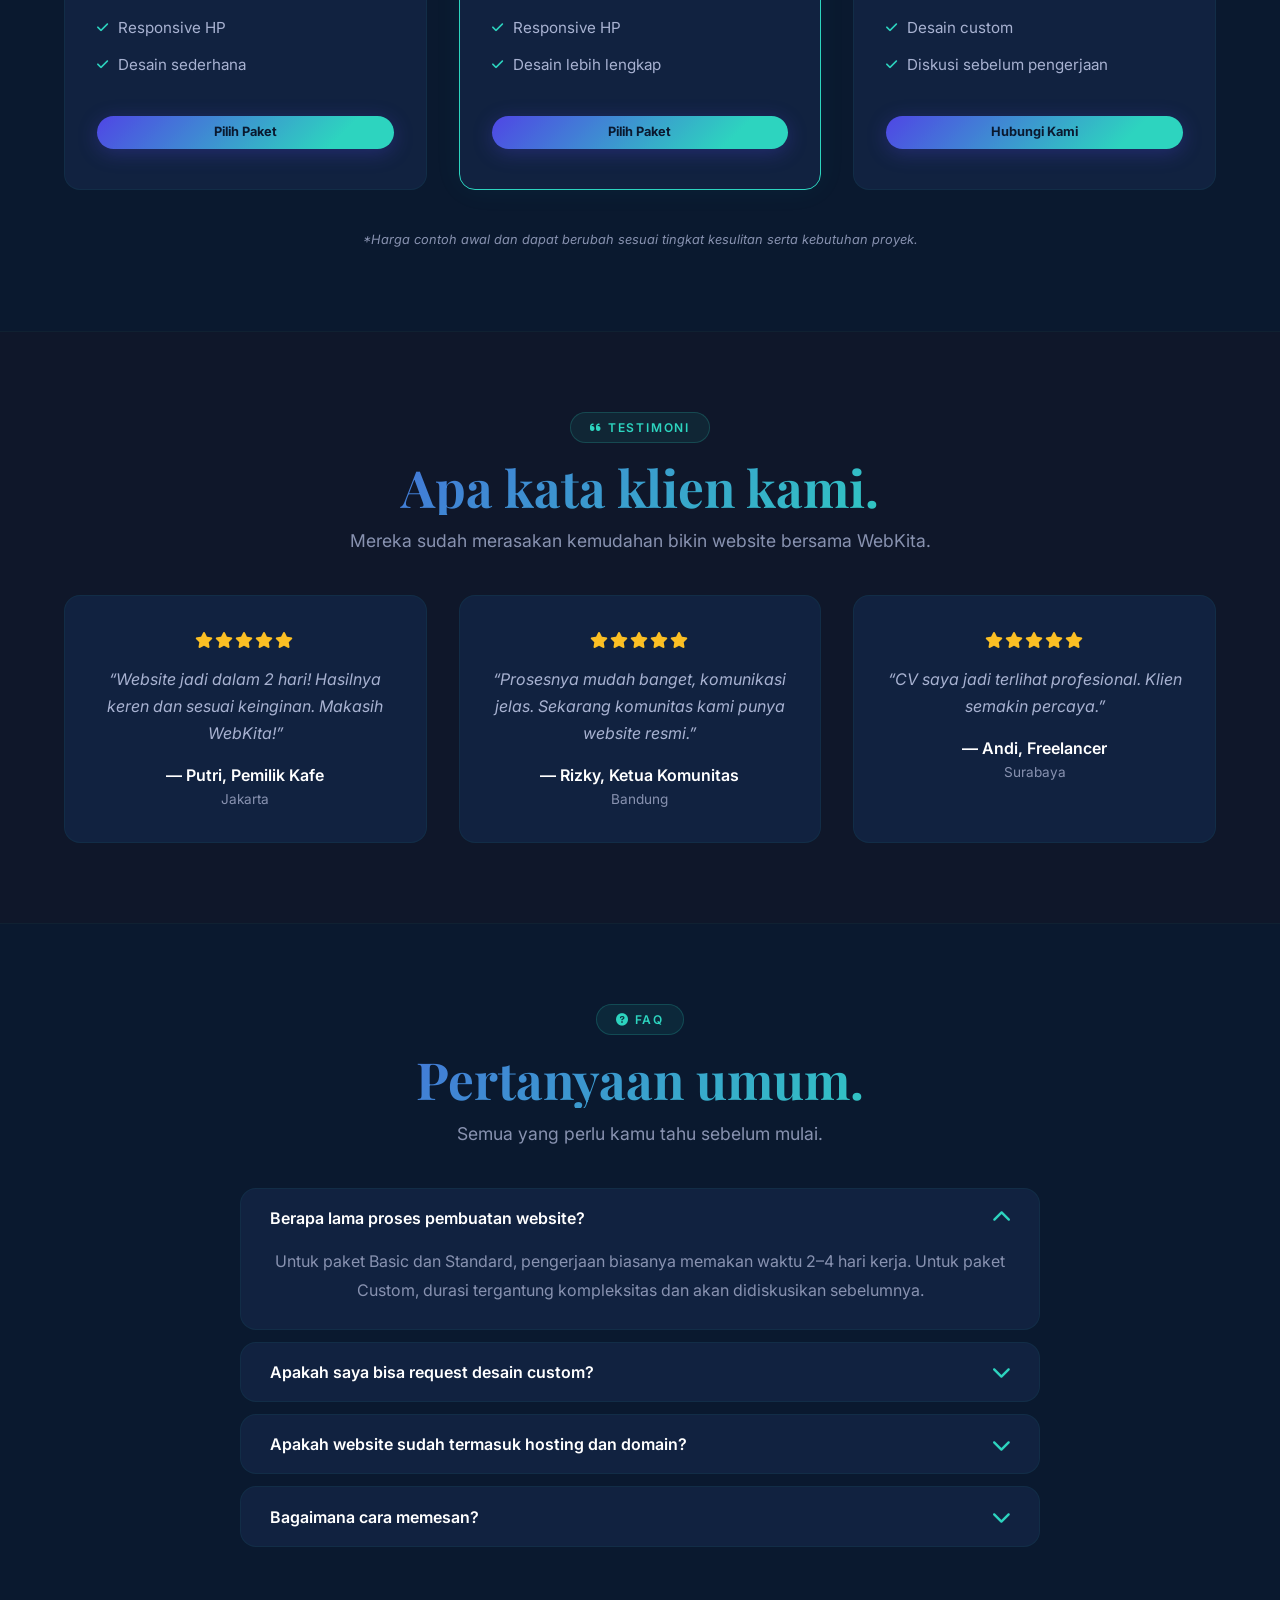
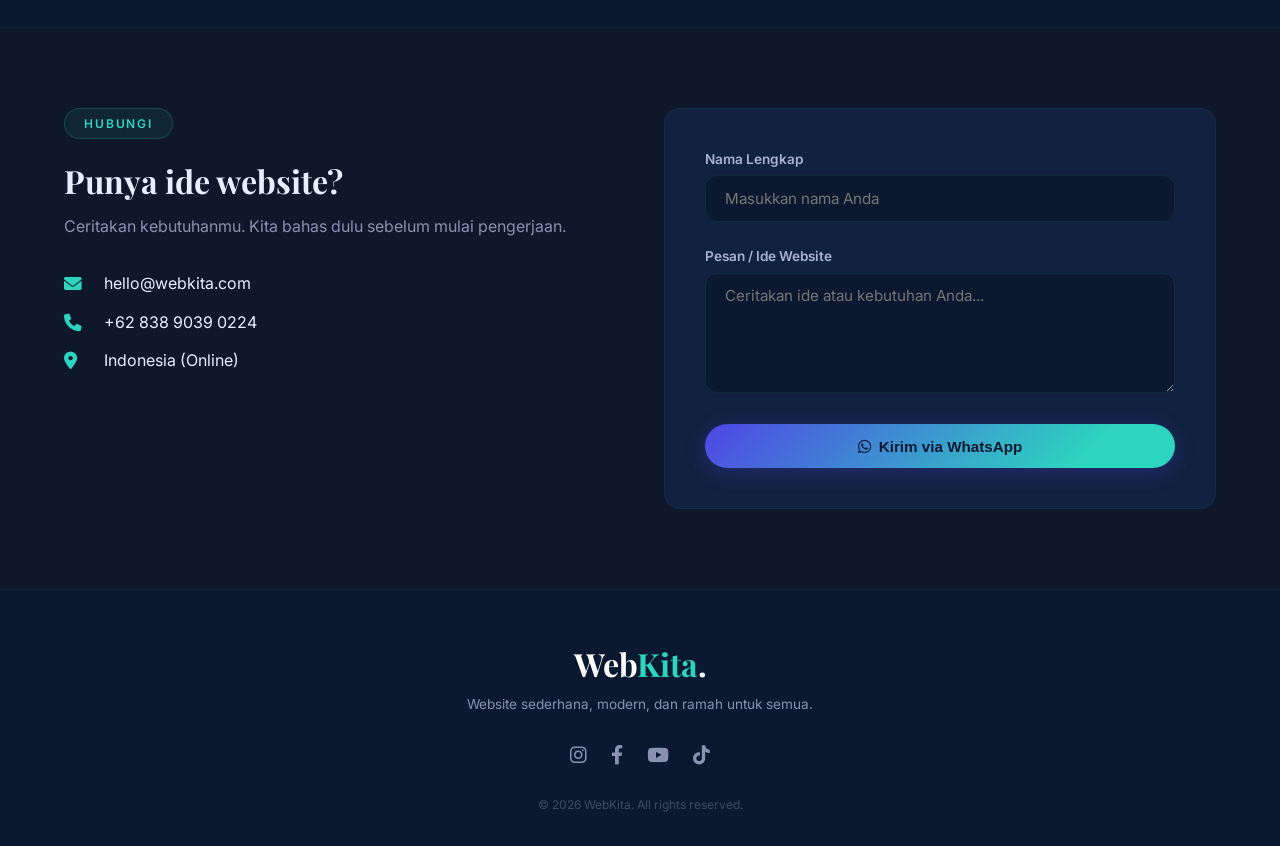
==== commit 73e9e2d2: "Update WhatsApp number in index.html" ====
--- a/index.html
+++ b/index.html
@@ -1528,7 +1528,7 @@
                 </div>
                 <div class="detail">
                     <i class="fas fa-phone"></i>
-                    <span>+62 812 3456 7890</span>
+                    <span>+62 838 9039 0224</span>
                 </div>
                 <div class="detail">
                     <i class="fas fa-location-dot"></i>
@@ -1567,7 +1567,7 @@
 <script>
     (function() {
         // Ganti dengan nomor WhatsApp Anda (pakai kode negara, tanpa "+" atau "0" di awal)
-        const WA_NUMBER = '6281234567890';
+        const WA_NUMBER = '6283890390224';
 
         const form = document.getElementById('waForm');
         const nameInput = document.getElementById('name');
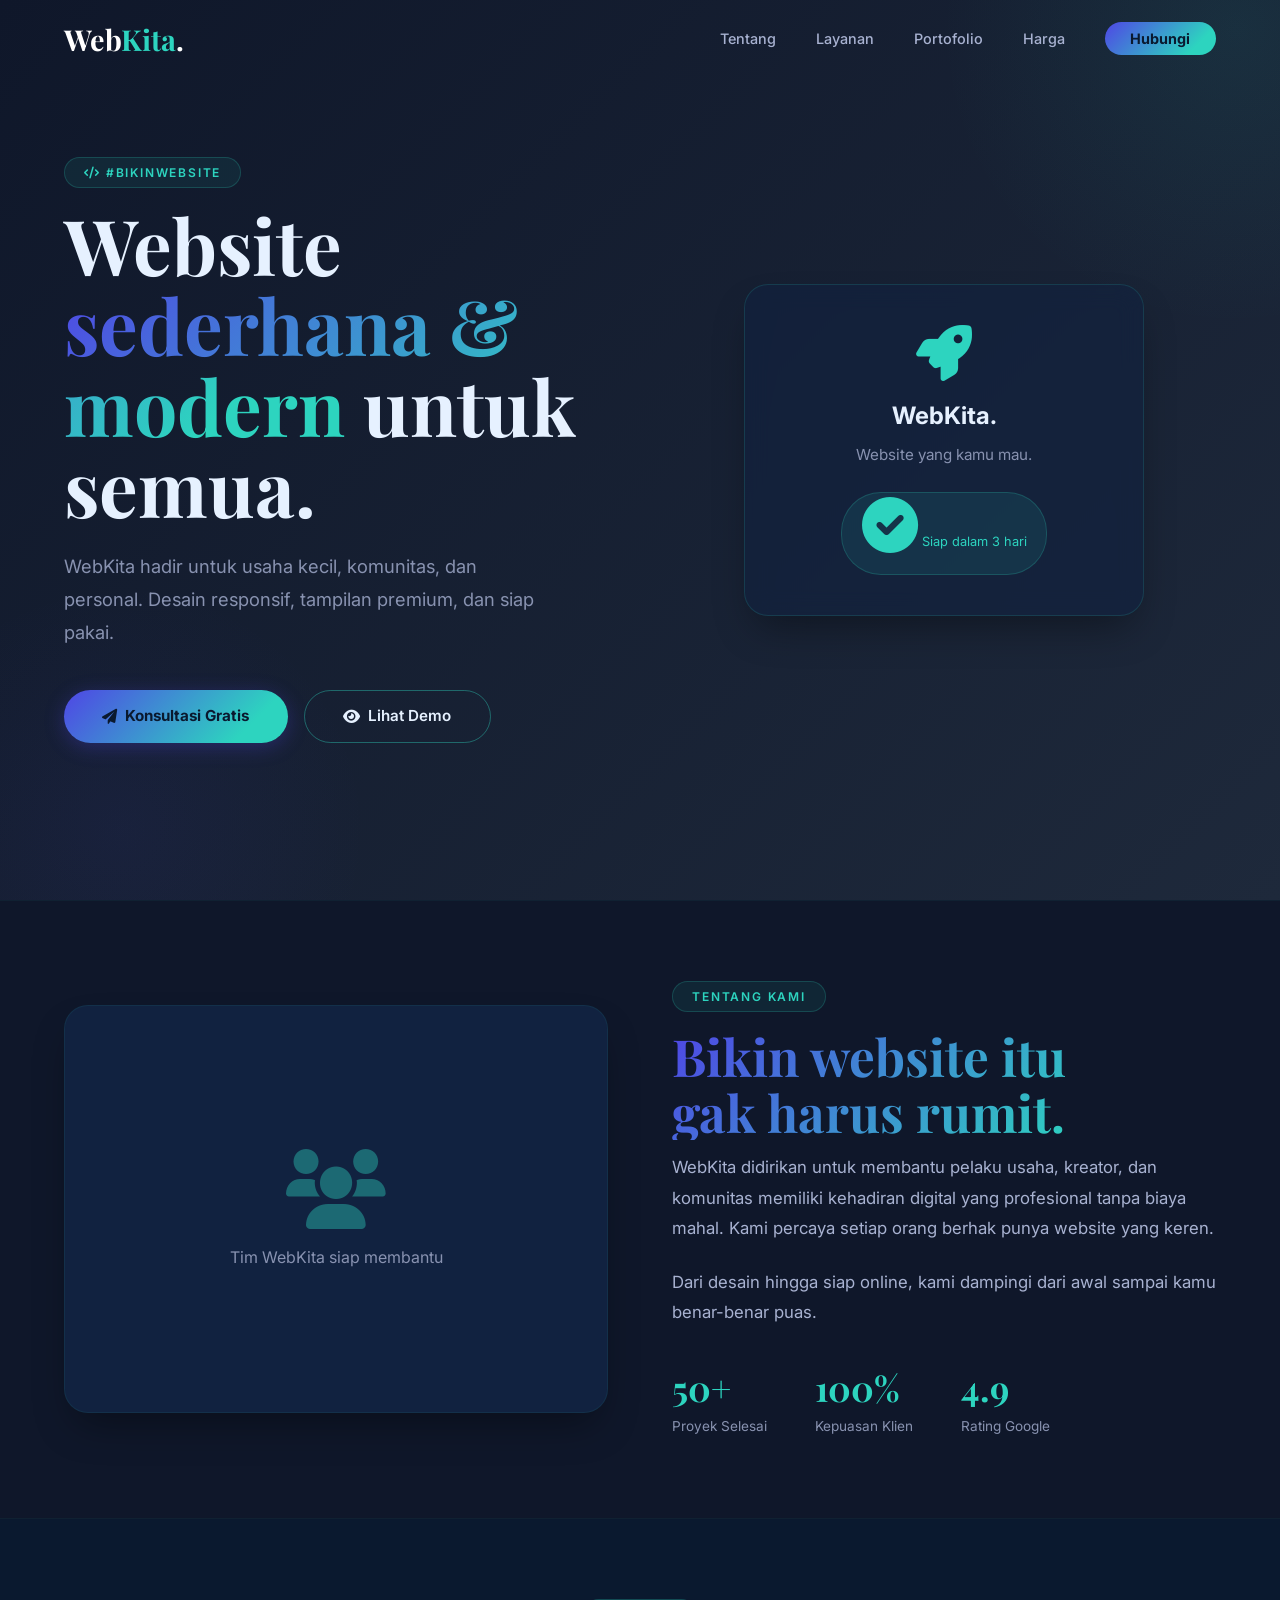
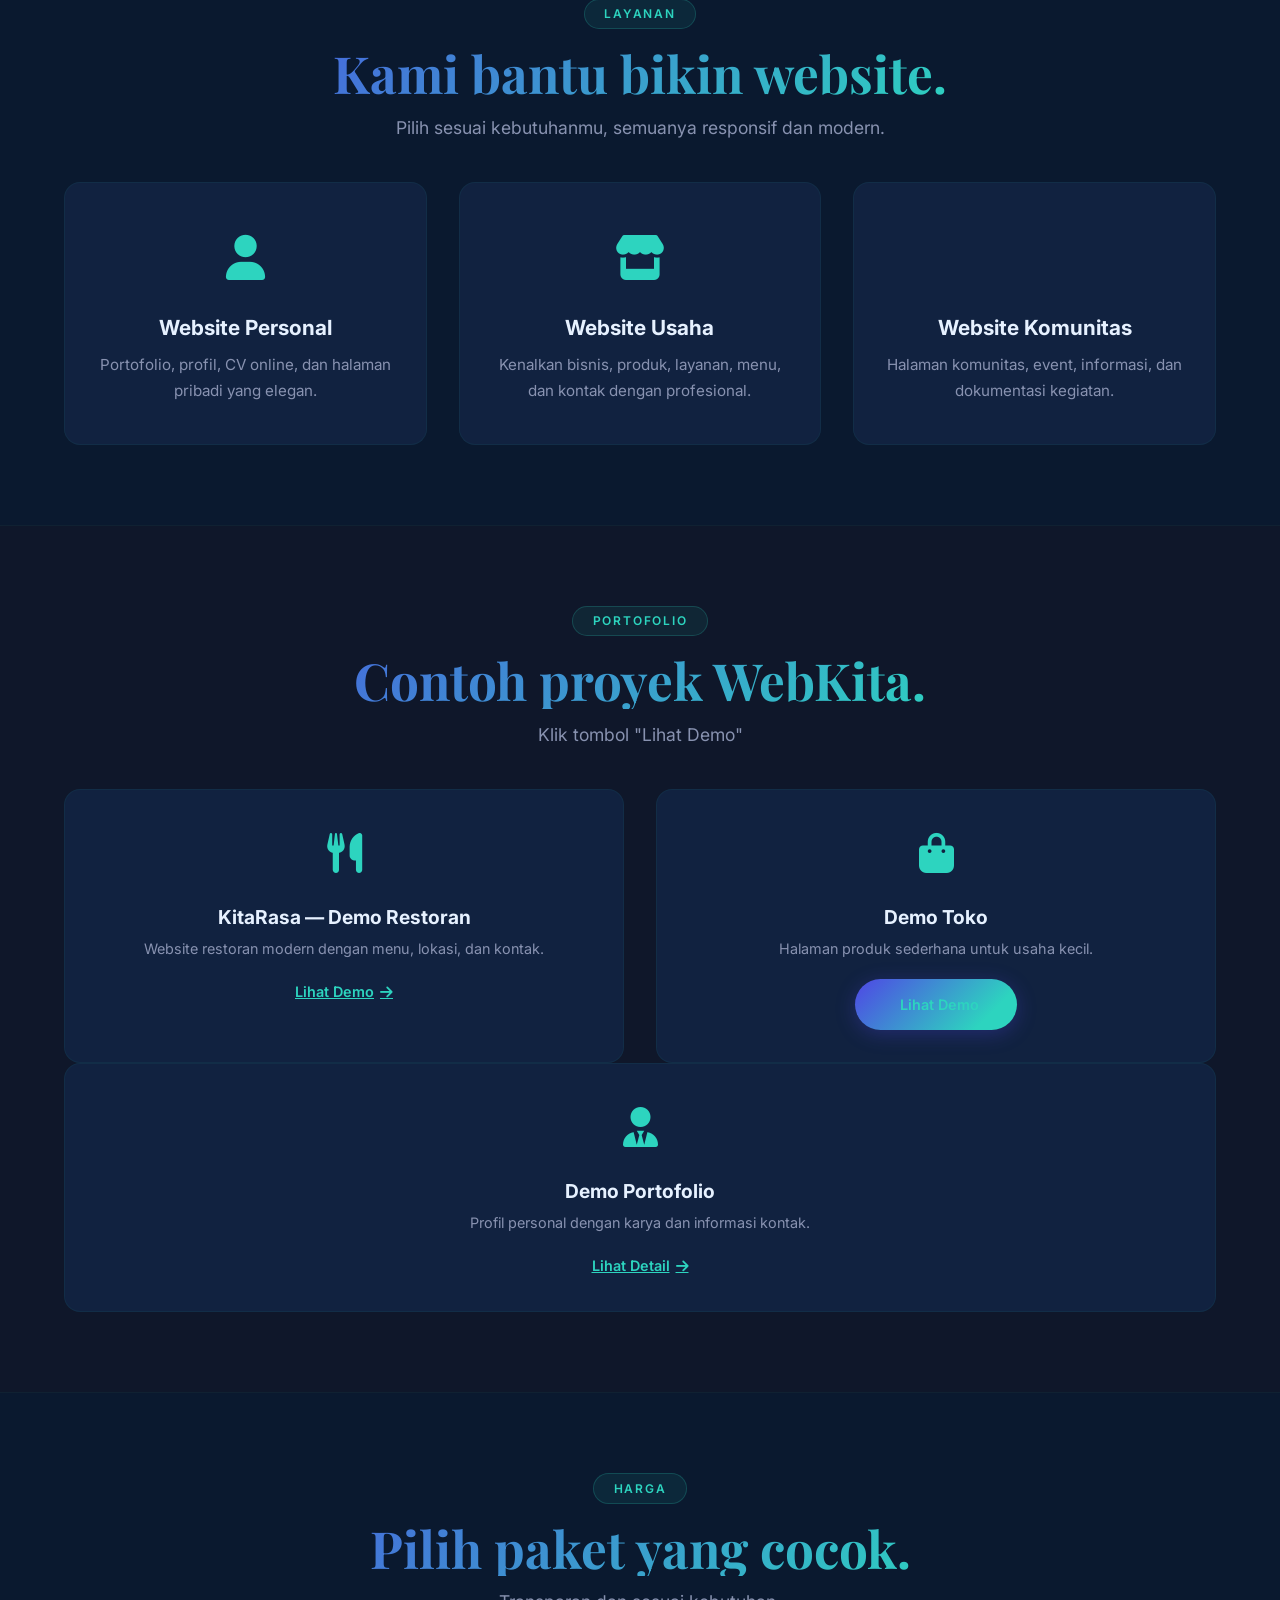
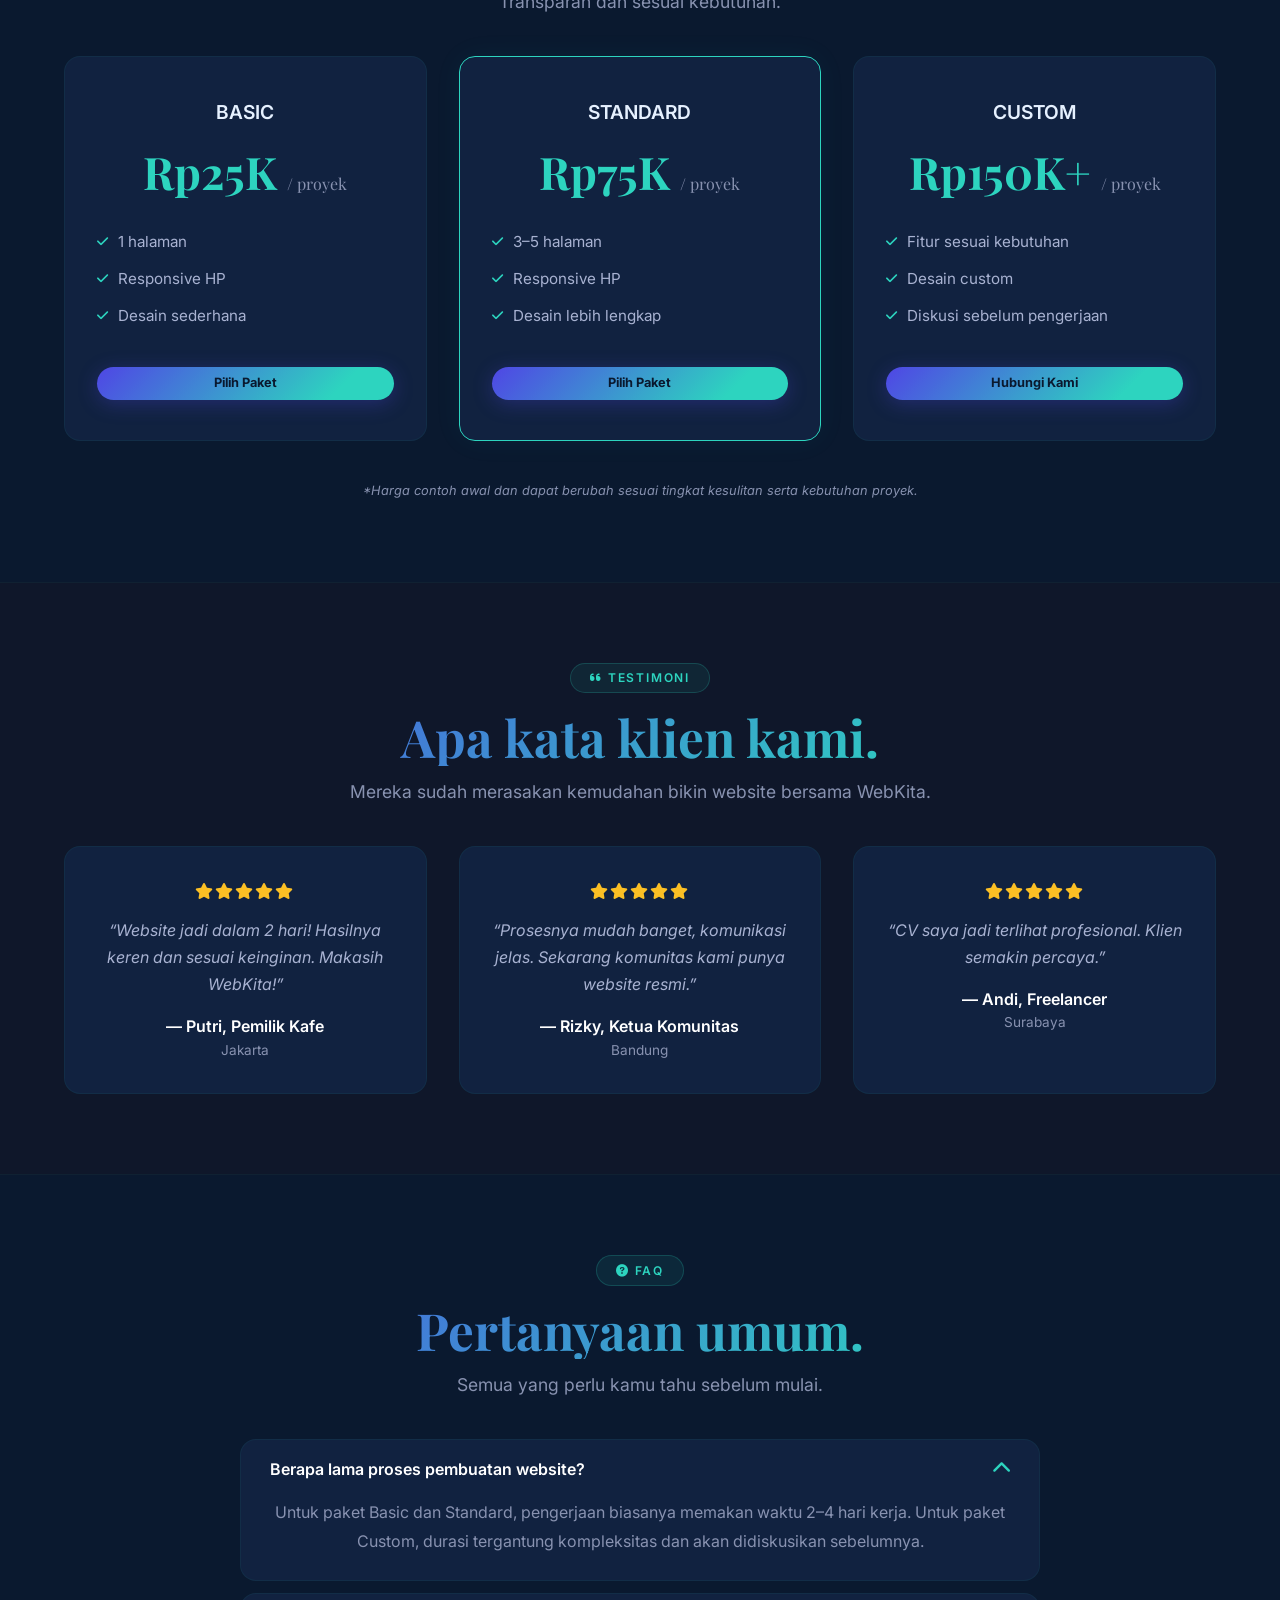
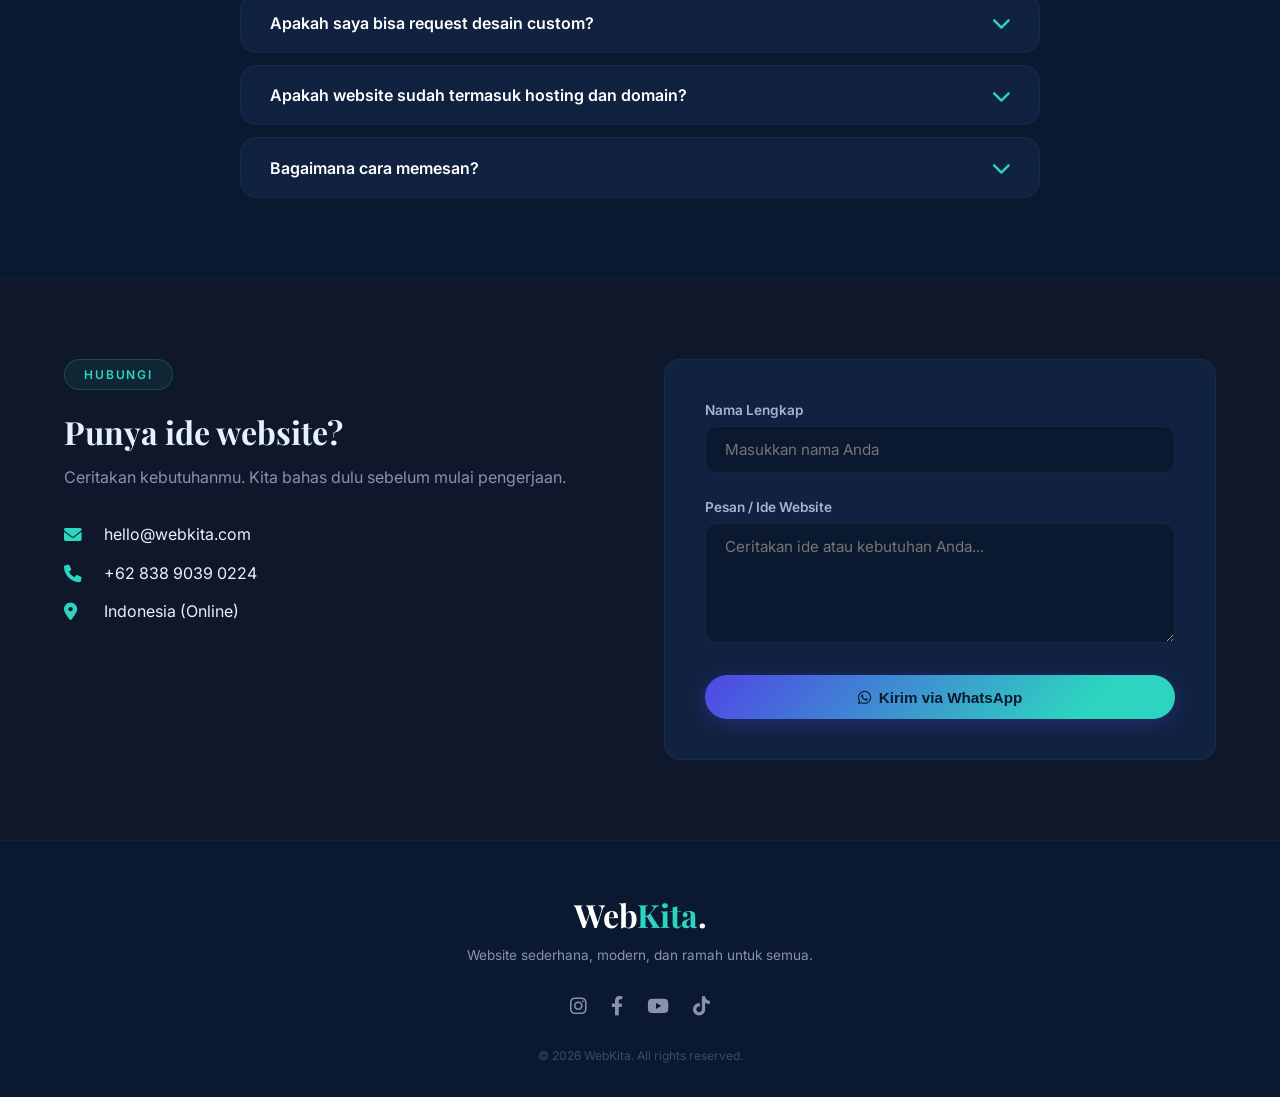
==== commit 90fa9d7c: "Update demo link in portfolio card" ====
--- a/index.html
+++ b/index.html
@@ -1320,9 +1320,10 @@
                     <span class="card-icon"><i class="fas fa-bag-shopping"></i></span>
                     <h4>Demo Toko</h4>
                     <p>Halaman produk sederhana untuk usaha kecil.</p>
-                    <a href="#" class="btn-trigger" data-modal="modal2">
-                        Lihat Detail <i class="fas fa-arrow-right"></i>
-                    </a>
+    <a href="demo-toko.html"class="btn-primary btn-trigger">
+        <i class="fas-arrow-right"></i> Lihat Demo
+    </a>
+</div>
                 </div>
 
                 <!-- Item 3 -->
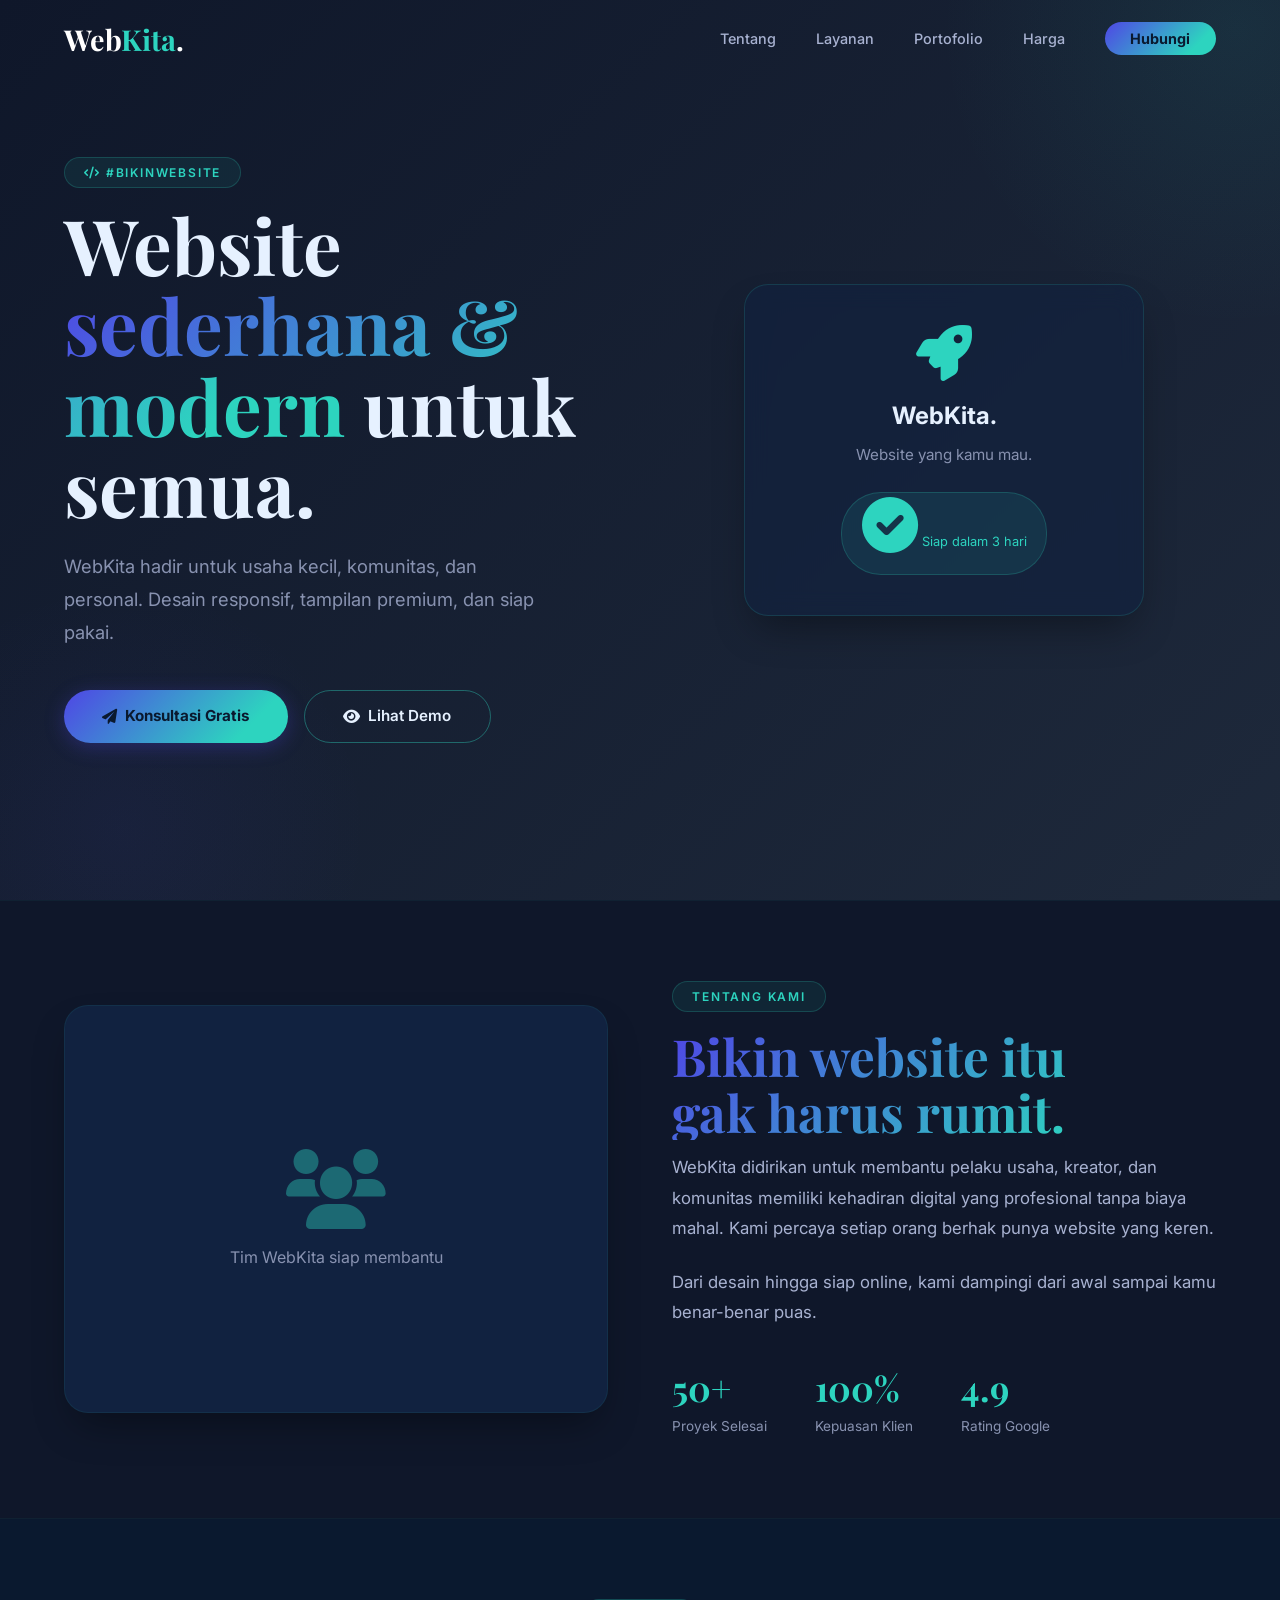
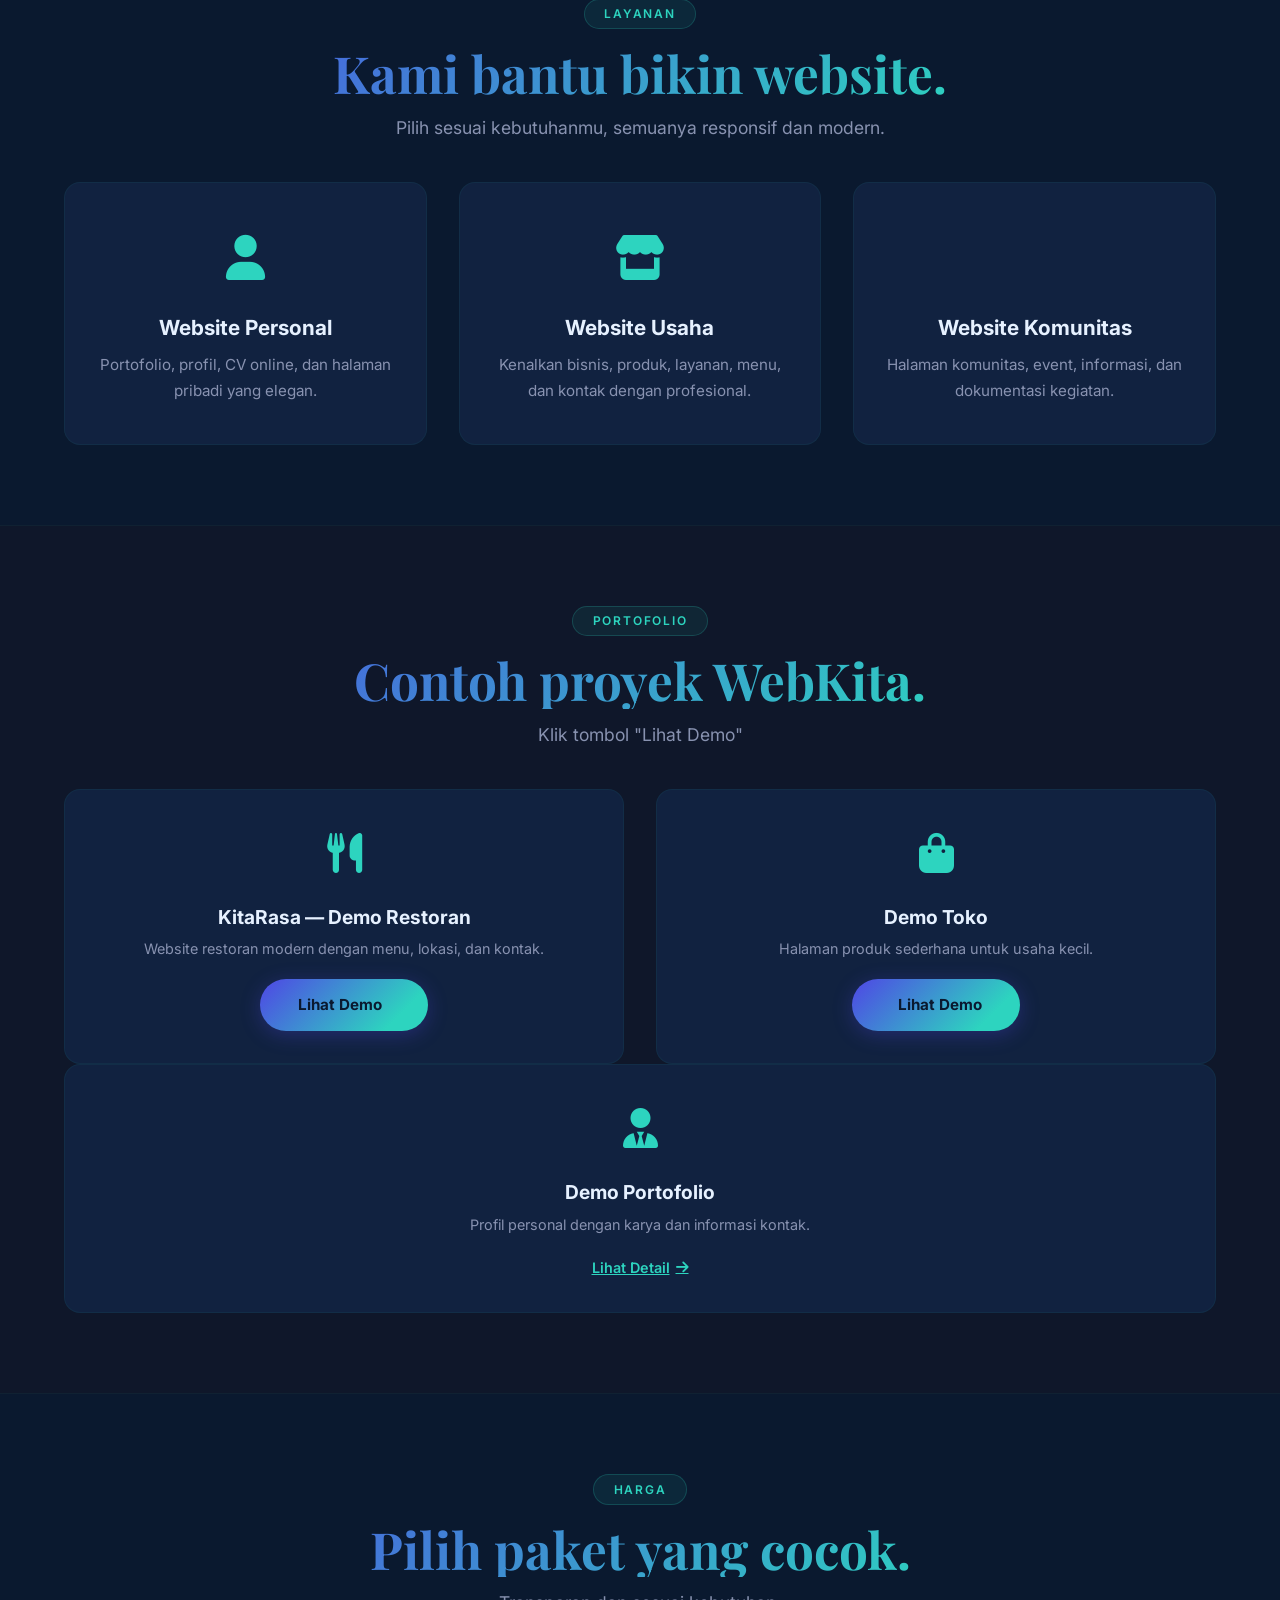
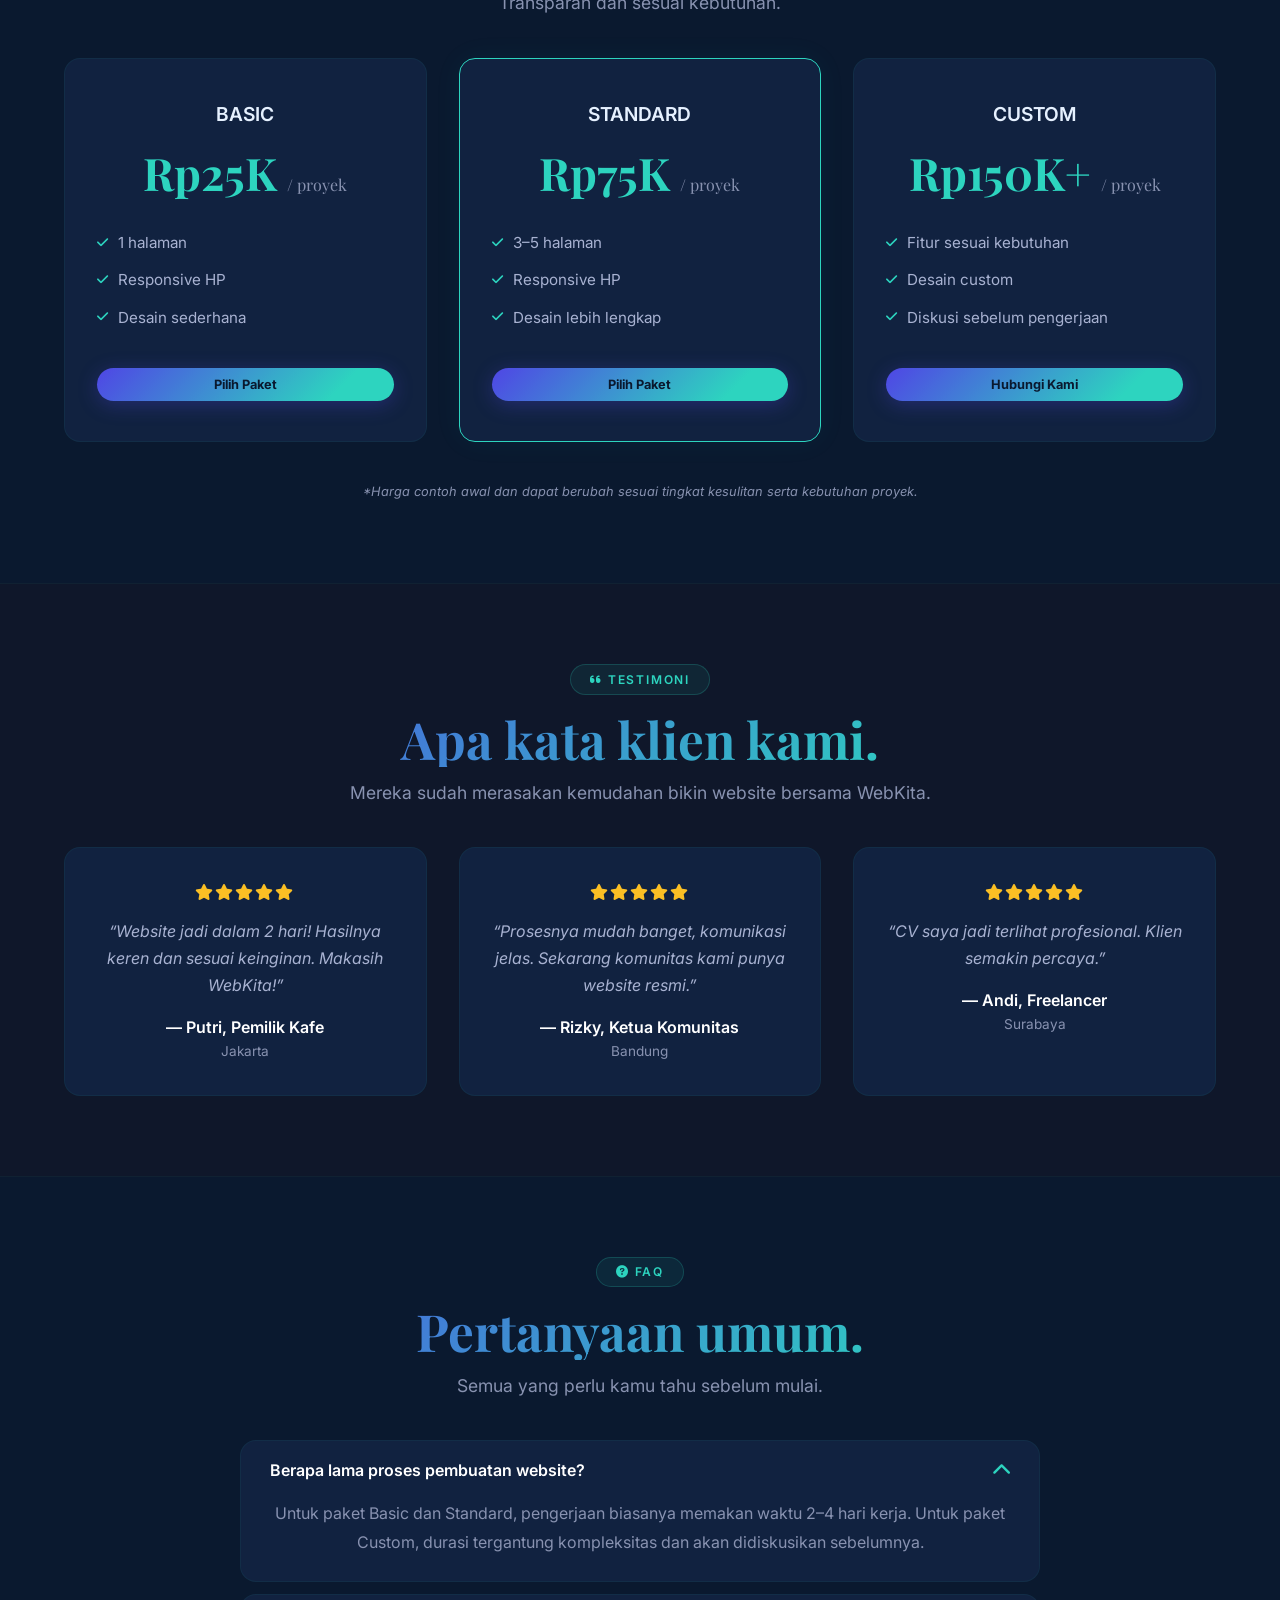
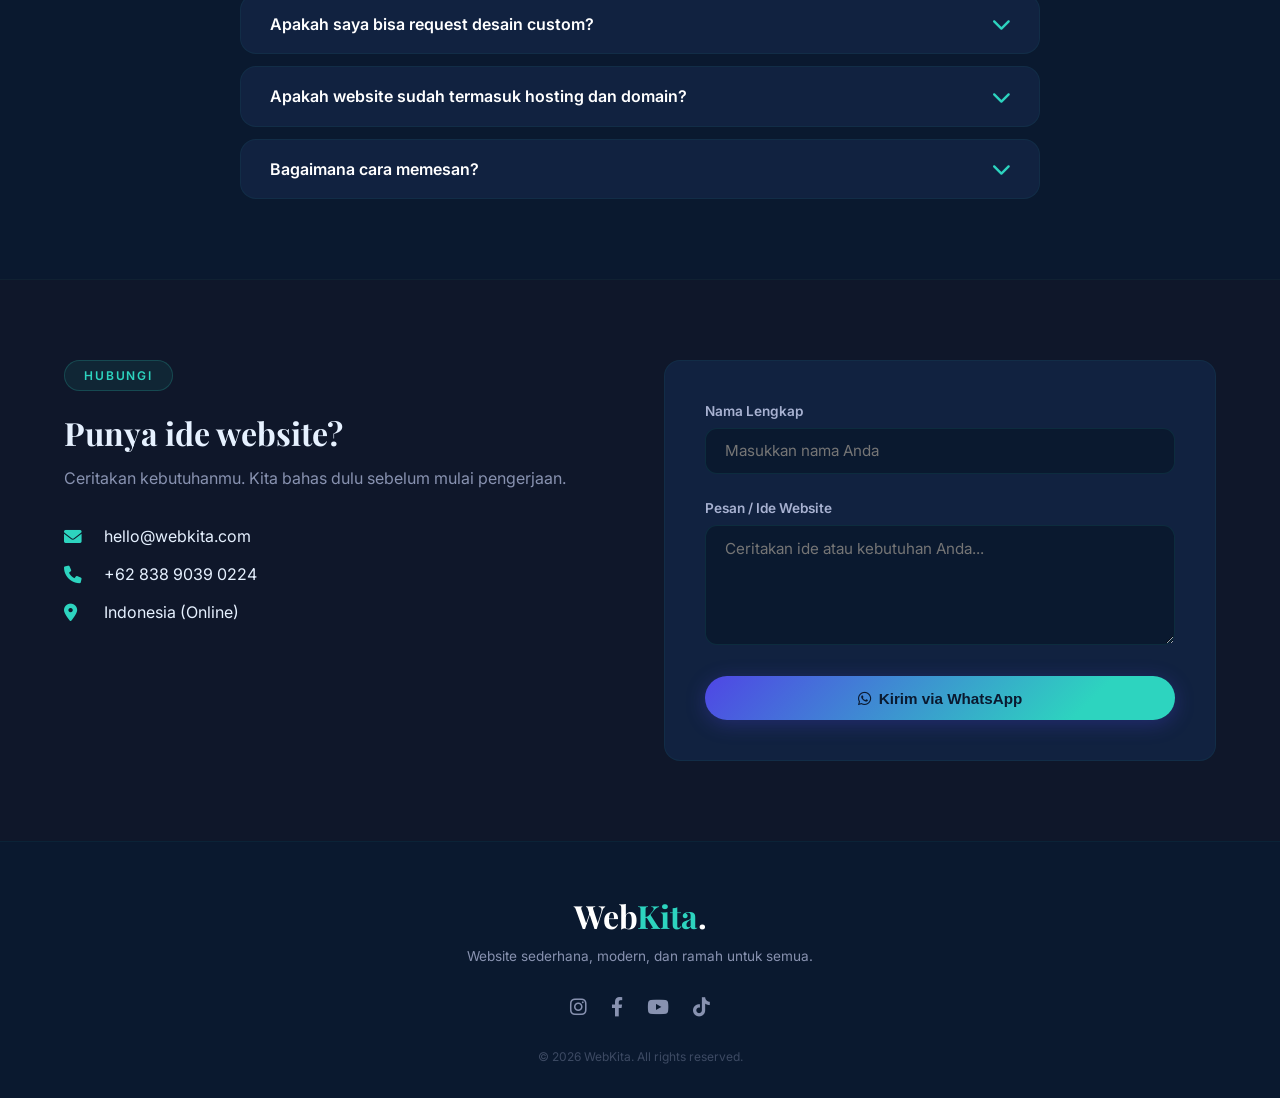
==== commit 9b852924: "Update button classes for demo links in index.html" ====
--- a/index.html
+++ b/index.html
@@ -1309,8 +1309,8 @@
                     <span class="card-icon"><i class="fas fa-utensils"></i></span>
                     <h4>KitaRasa — Demo Restoran</h4>
                     <p>Website restoran modern dengan menu, lokasi, dan kontak.</p>
-                    <a href="demo-restoran.html" class="btn-trigger">
-    Lihat Demo <i class="fas fa-arrow-right"></i>
+                    <a href="demo-restoran.html" class="btn-primary">
+    Lihat Demo <i class="fas fas-arrow-right"></i>
 </a>
                     </a>
                 </div>
@@ -1320,7 +1320,7 @@
                     <span class="card-icon"><i class="fas fa-bag-shopping"></i></span>
                     <h4>Demo Toko</h4>
                     <p>Halaman produk sederhana untuk usaha kecil.</p>
-    <a href="demo-toko.html"class="btn-primary btn-trigger">
+    <a href="demo-toko.html"class="btn-primary">
         <i class="fas-arrow-right"></i> Lihat Demo
     </a>
 </div>
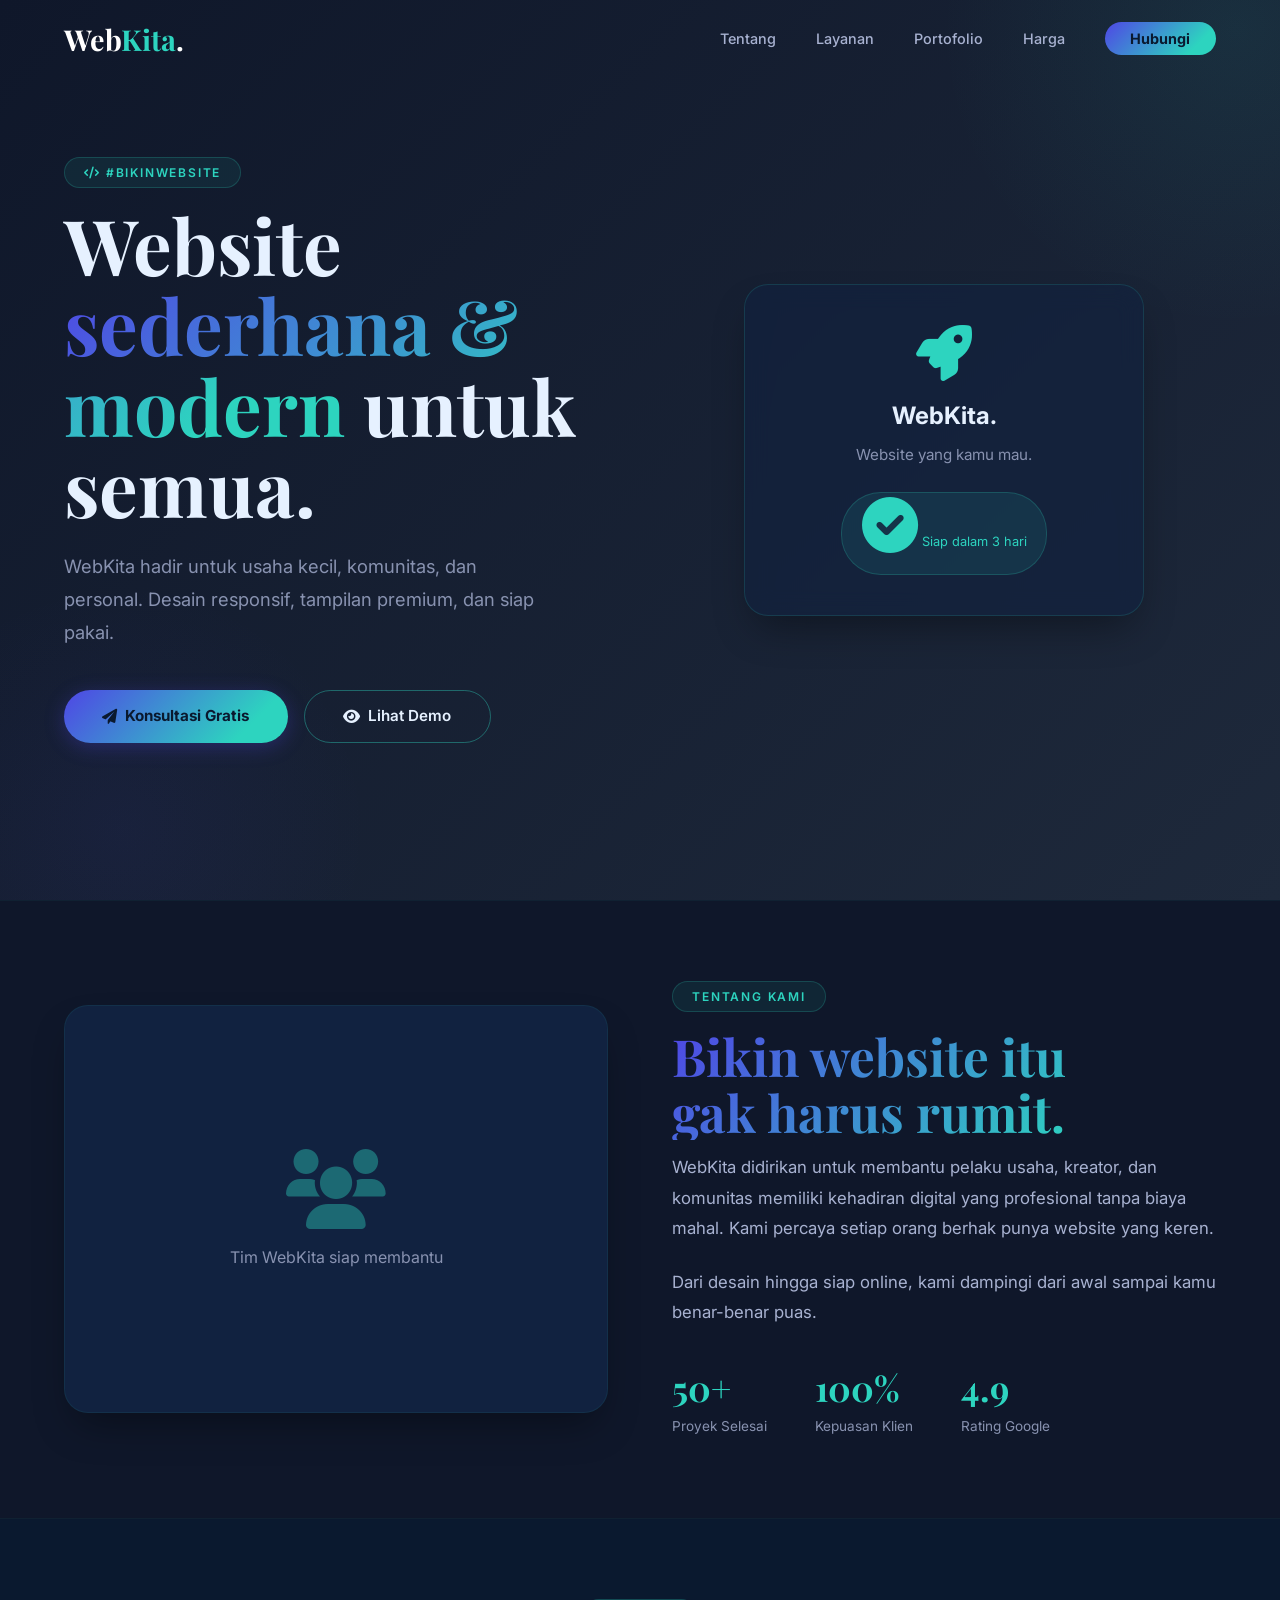
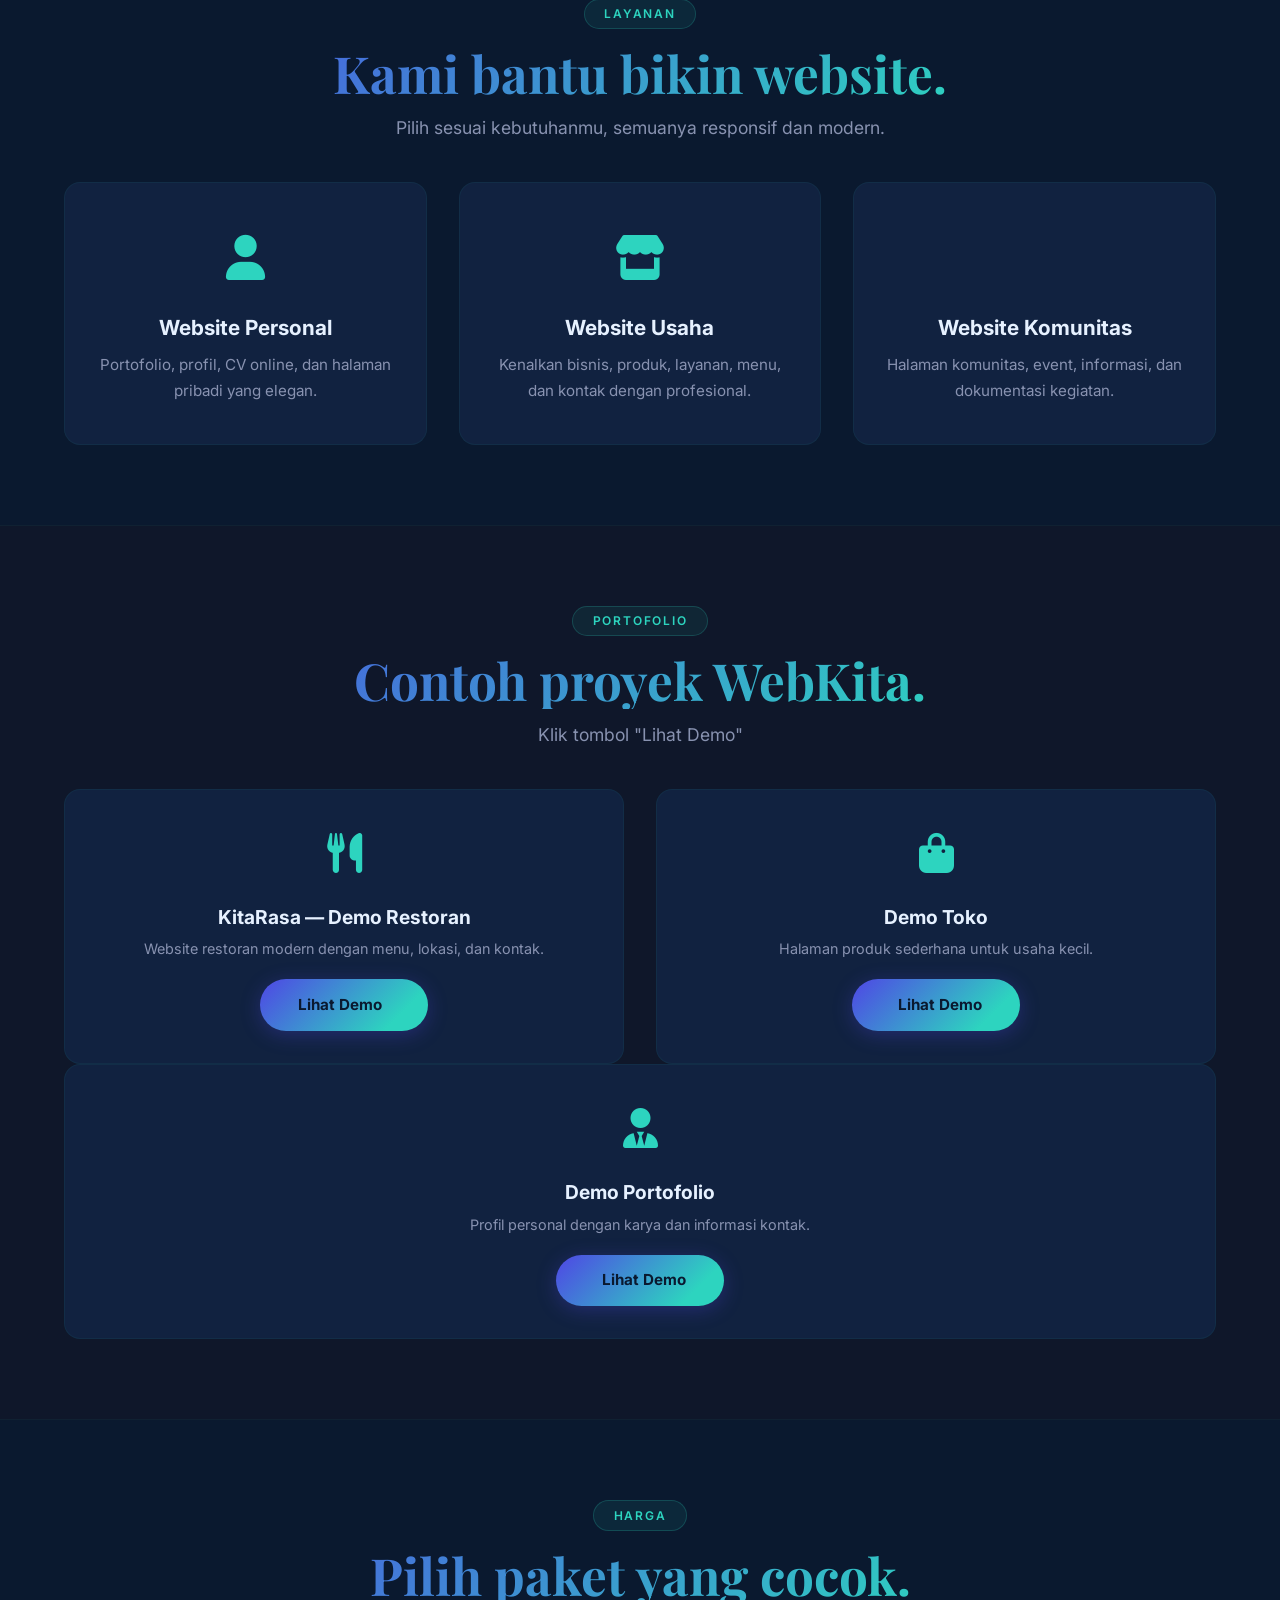
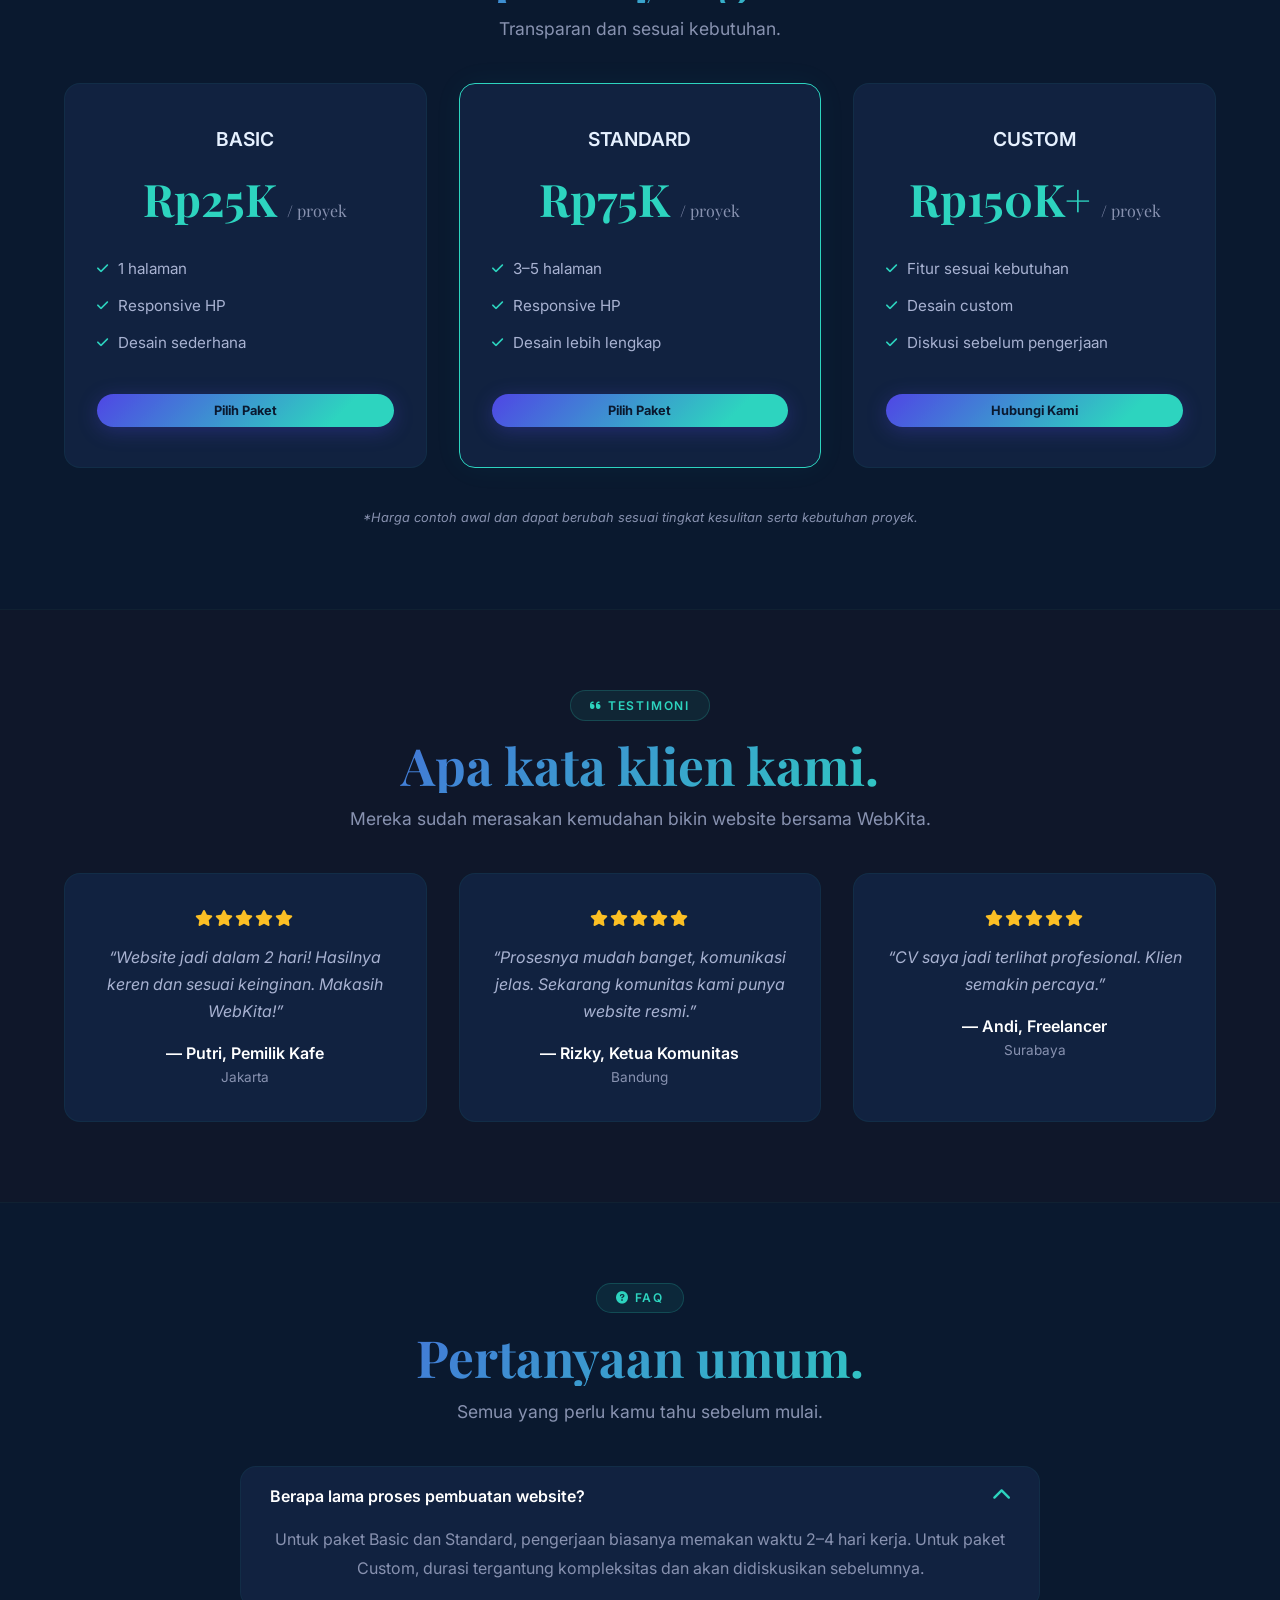
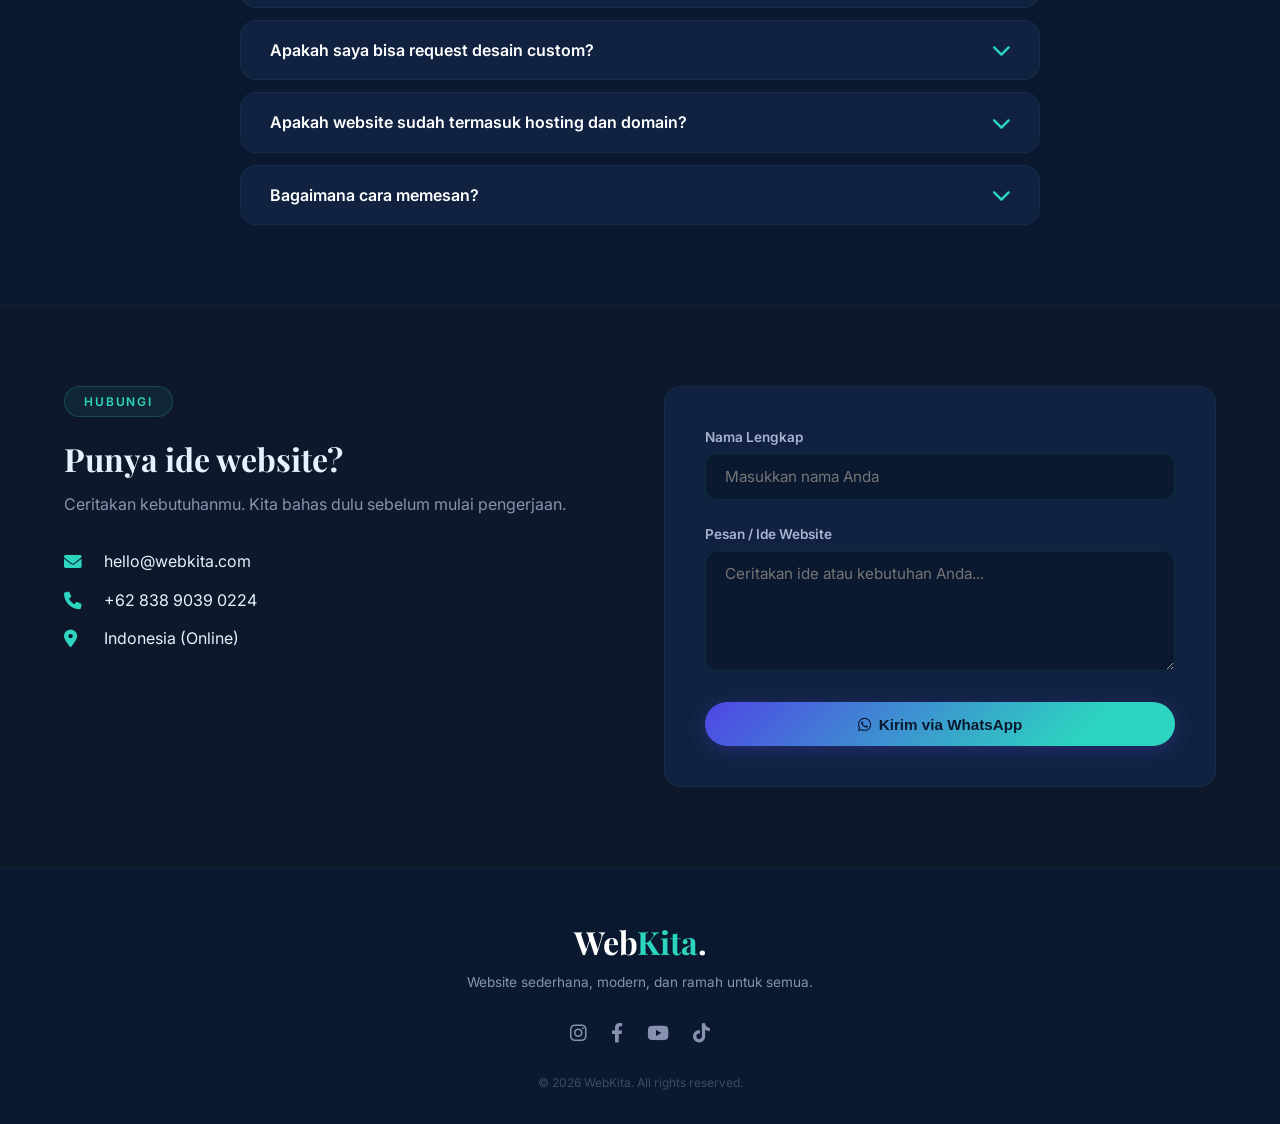
==== commit 32b32a51: "Update portfolio link to point to demo page" ====
--- a/index.html
+++ b/index.html
@@ -1331,10 +1331,9 @@
                     <span class="card-icon"><i class="fas fa-user-tie"></i></span>
                     <h4>Demo Portofolio</h4>
                     <p>Profil personal dengan karya dan informasi kontak.</p>
-                    <a href="#" class="btn-trigger" data-modal="modal3">
-                        Lihat Detail <i class="fas fa-arrow-right"></i>
-                    </a>
-                </div>
+                   <a href="demo-portofolio.html"class="btn-primary">
+        <i class="fas-arrow-right"></i> Lihat Demo
+    </a>
             </div>
         </div>
     </section>
